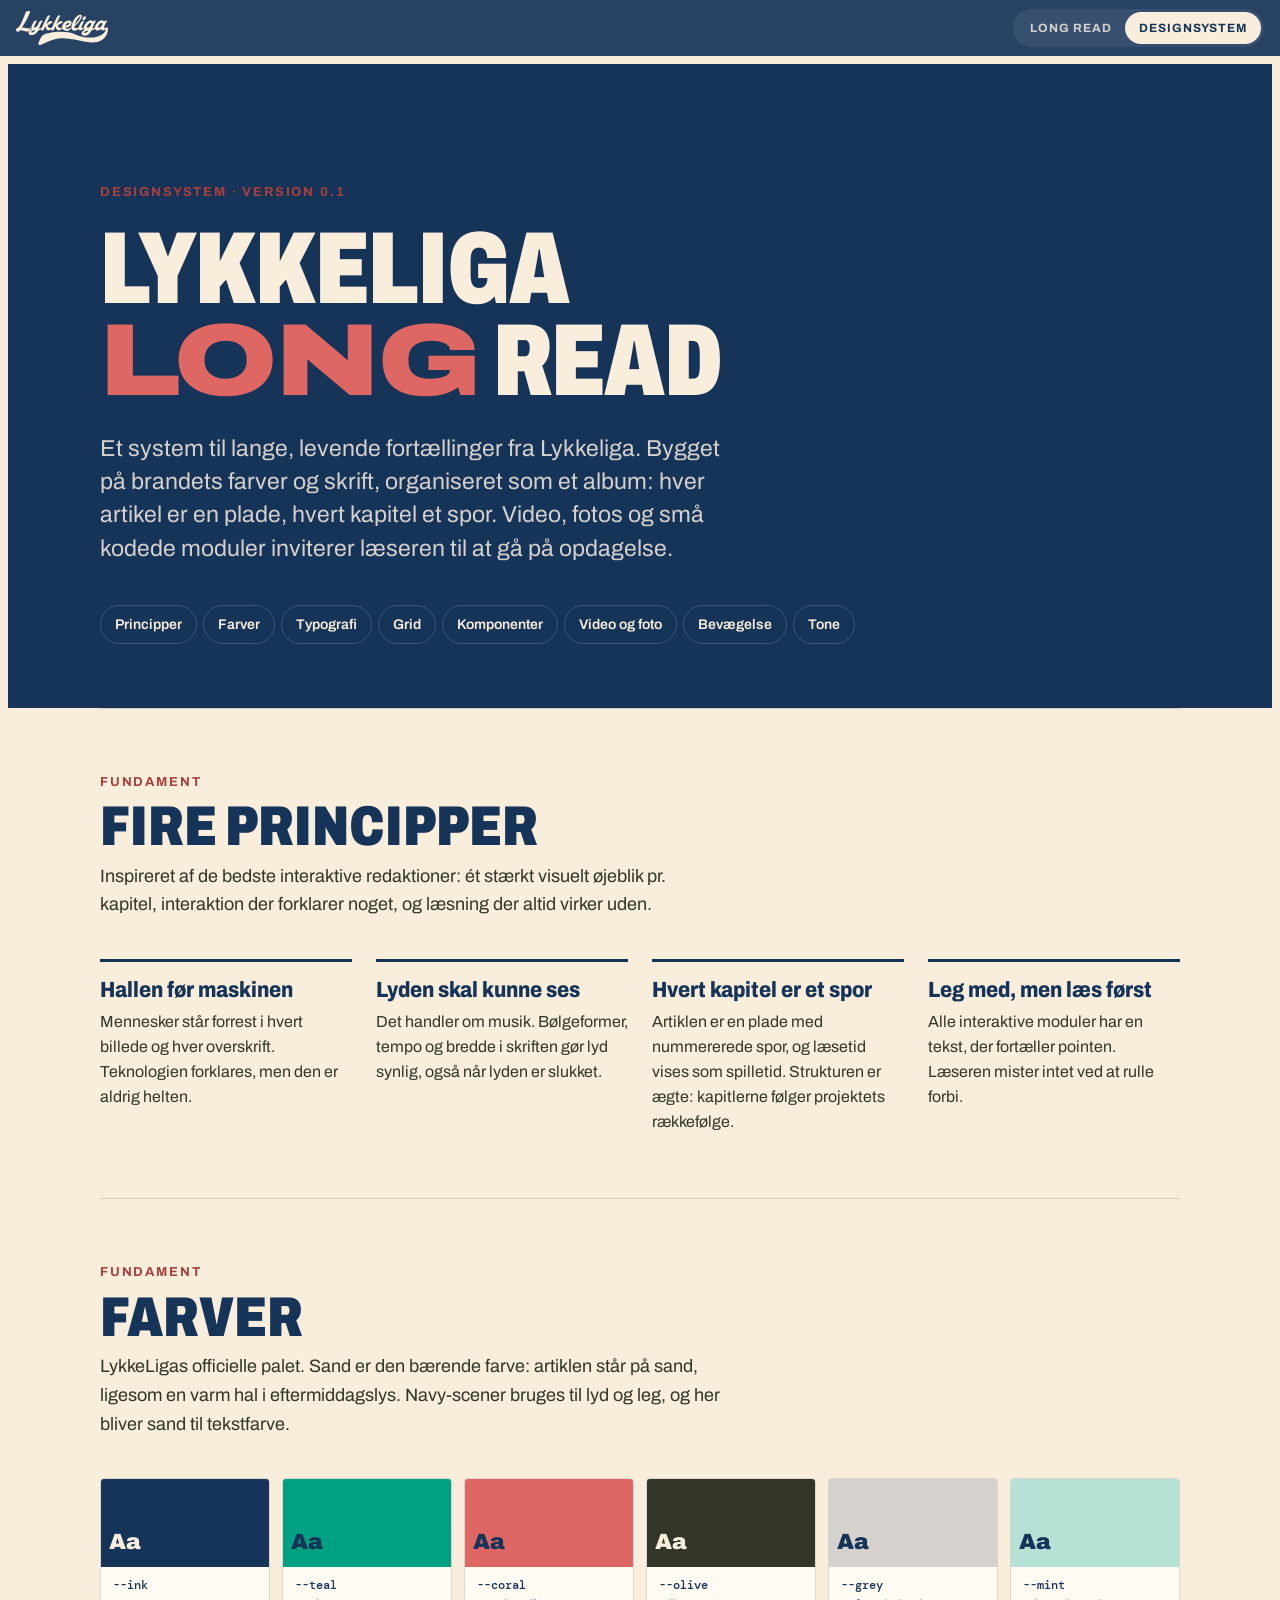
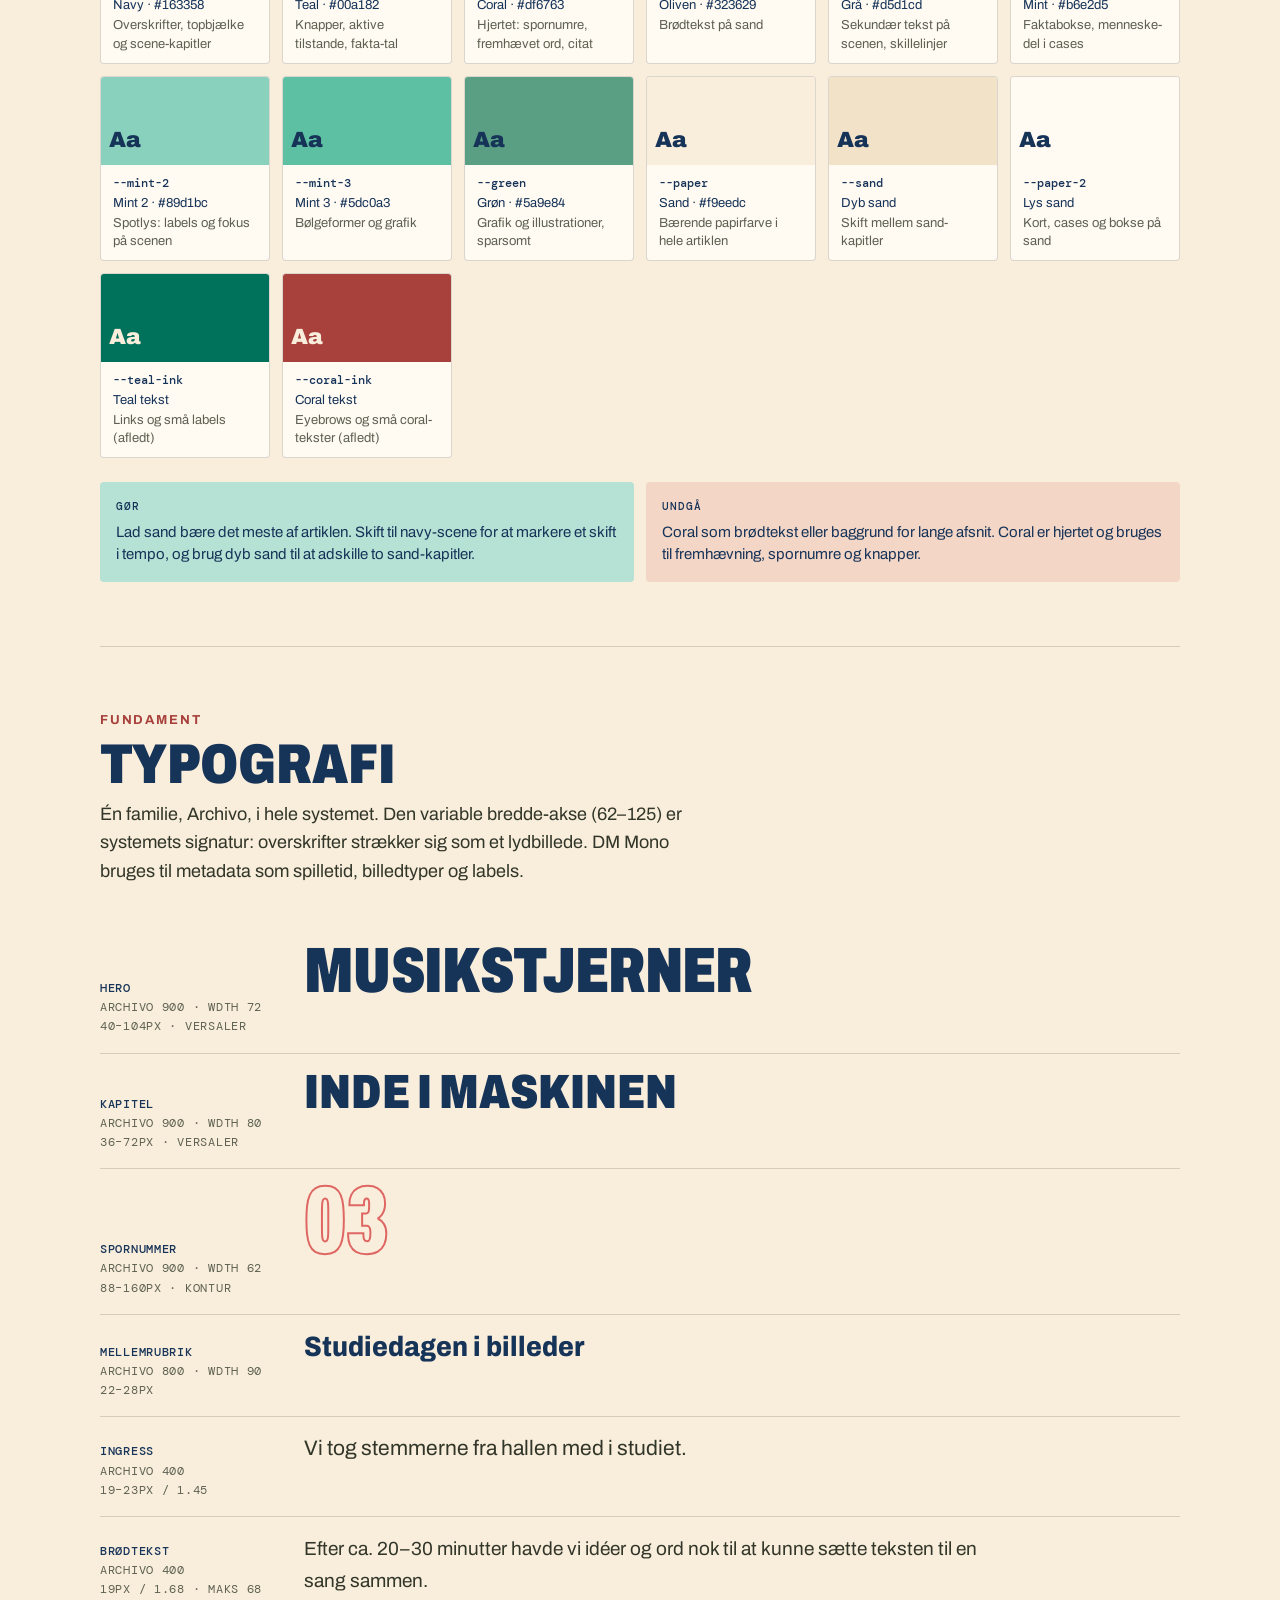
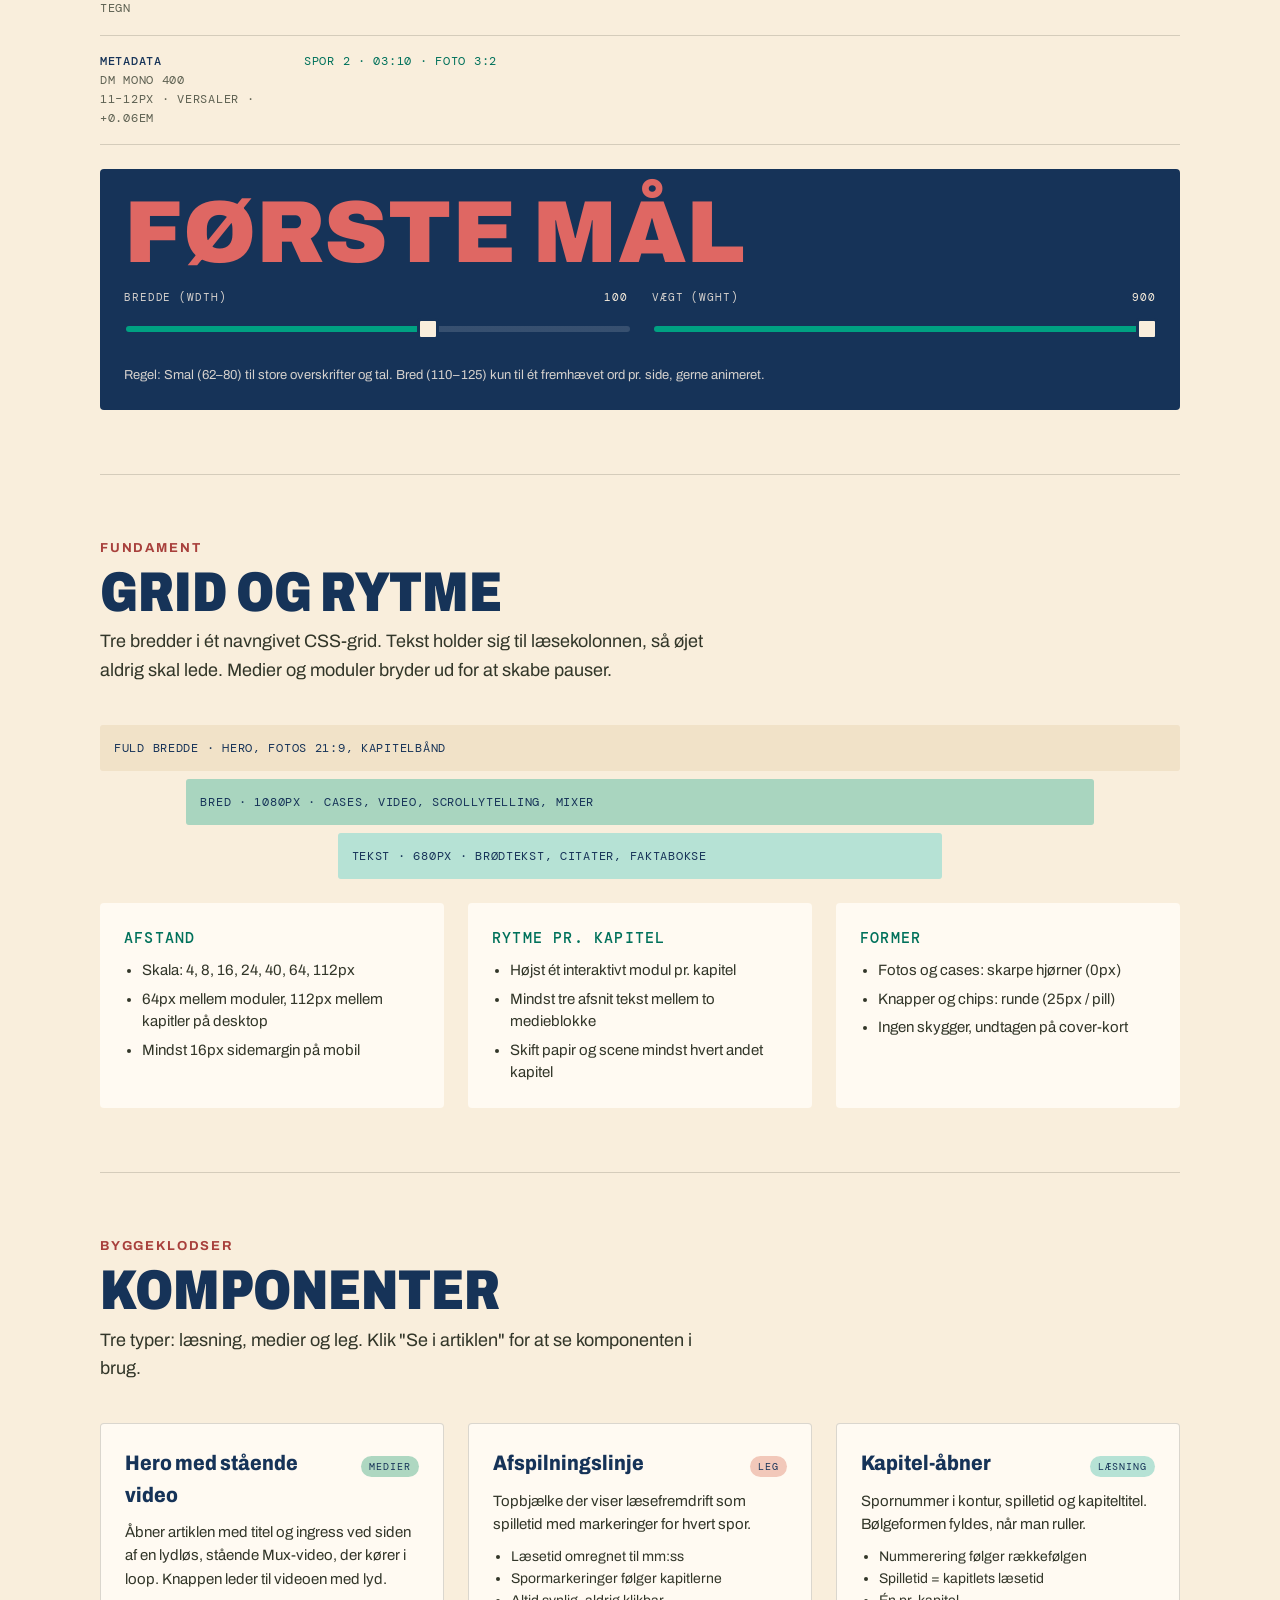
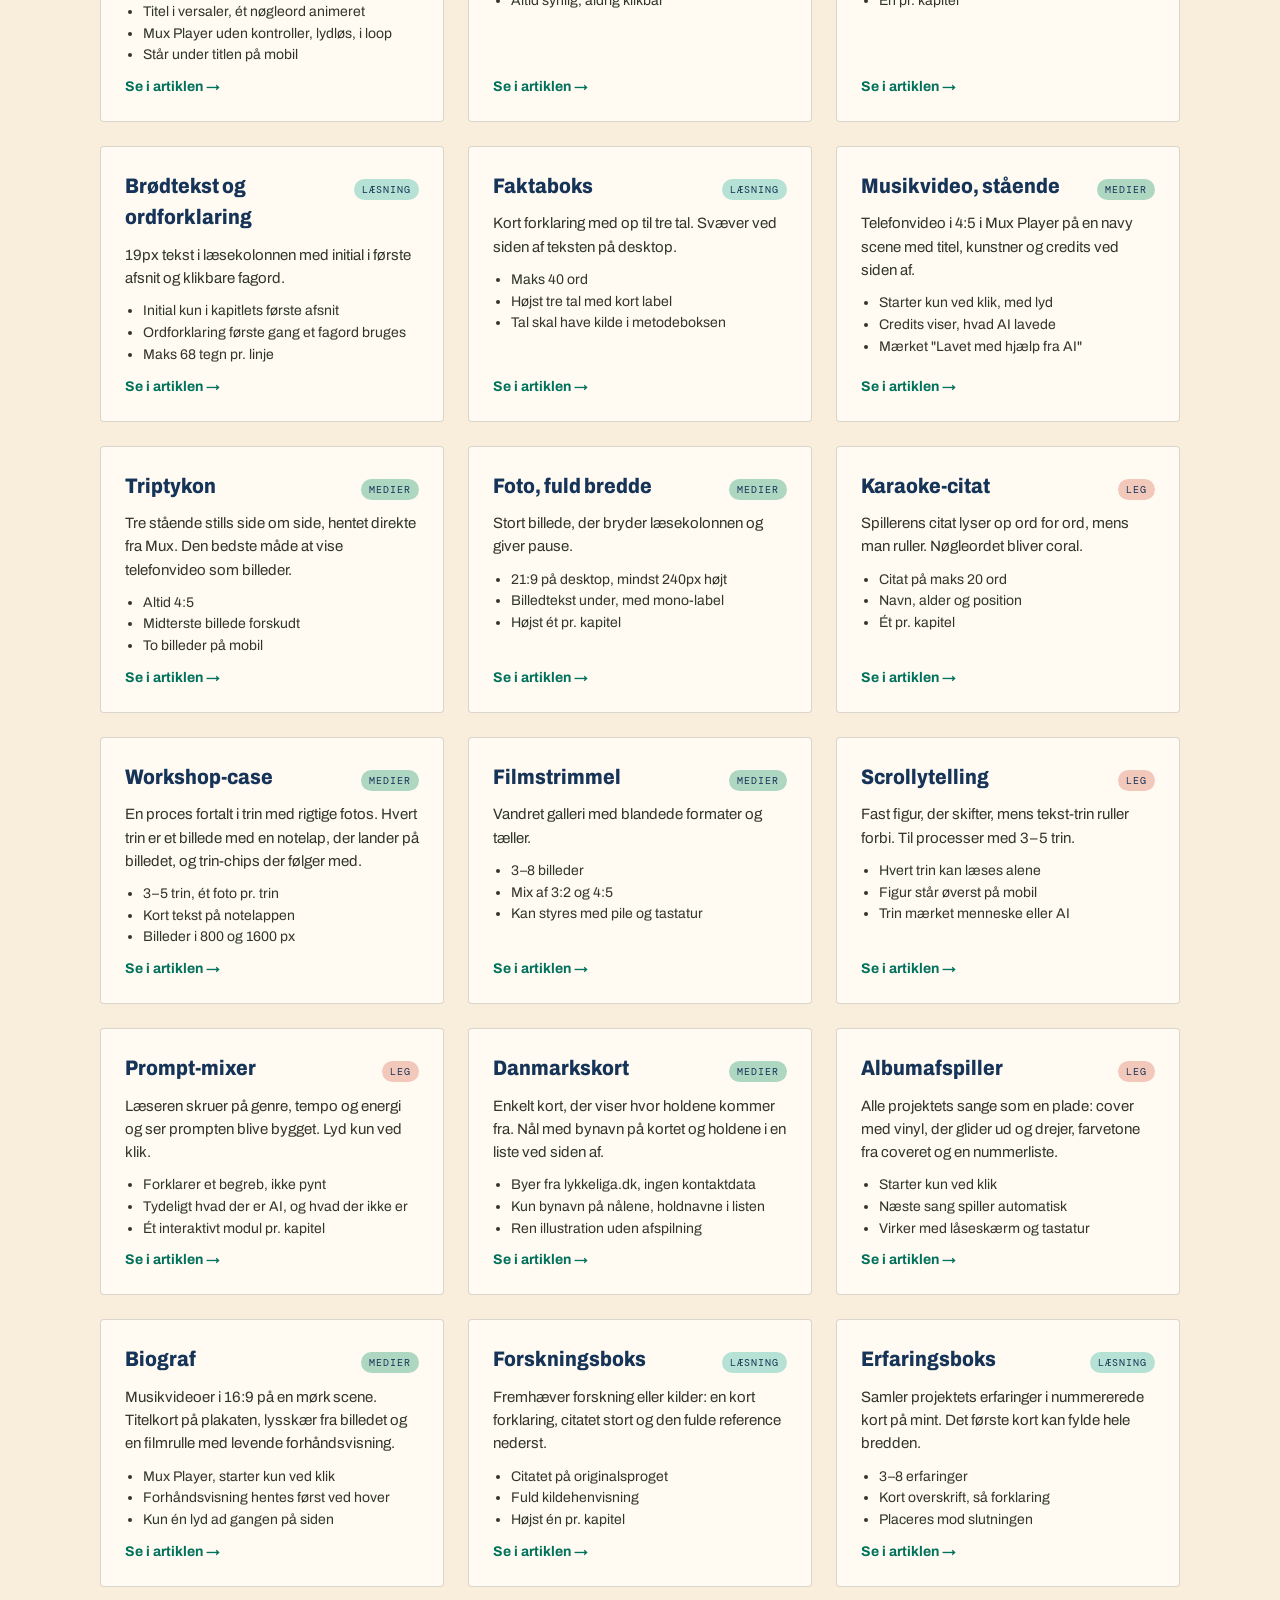
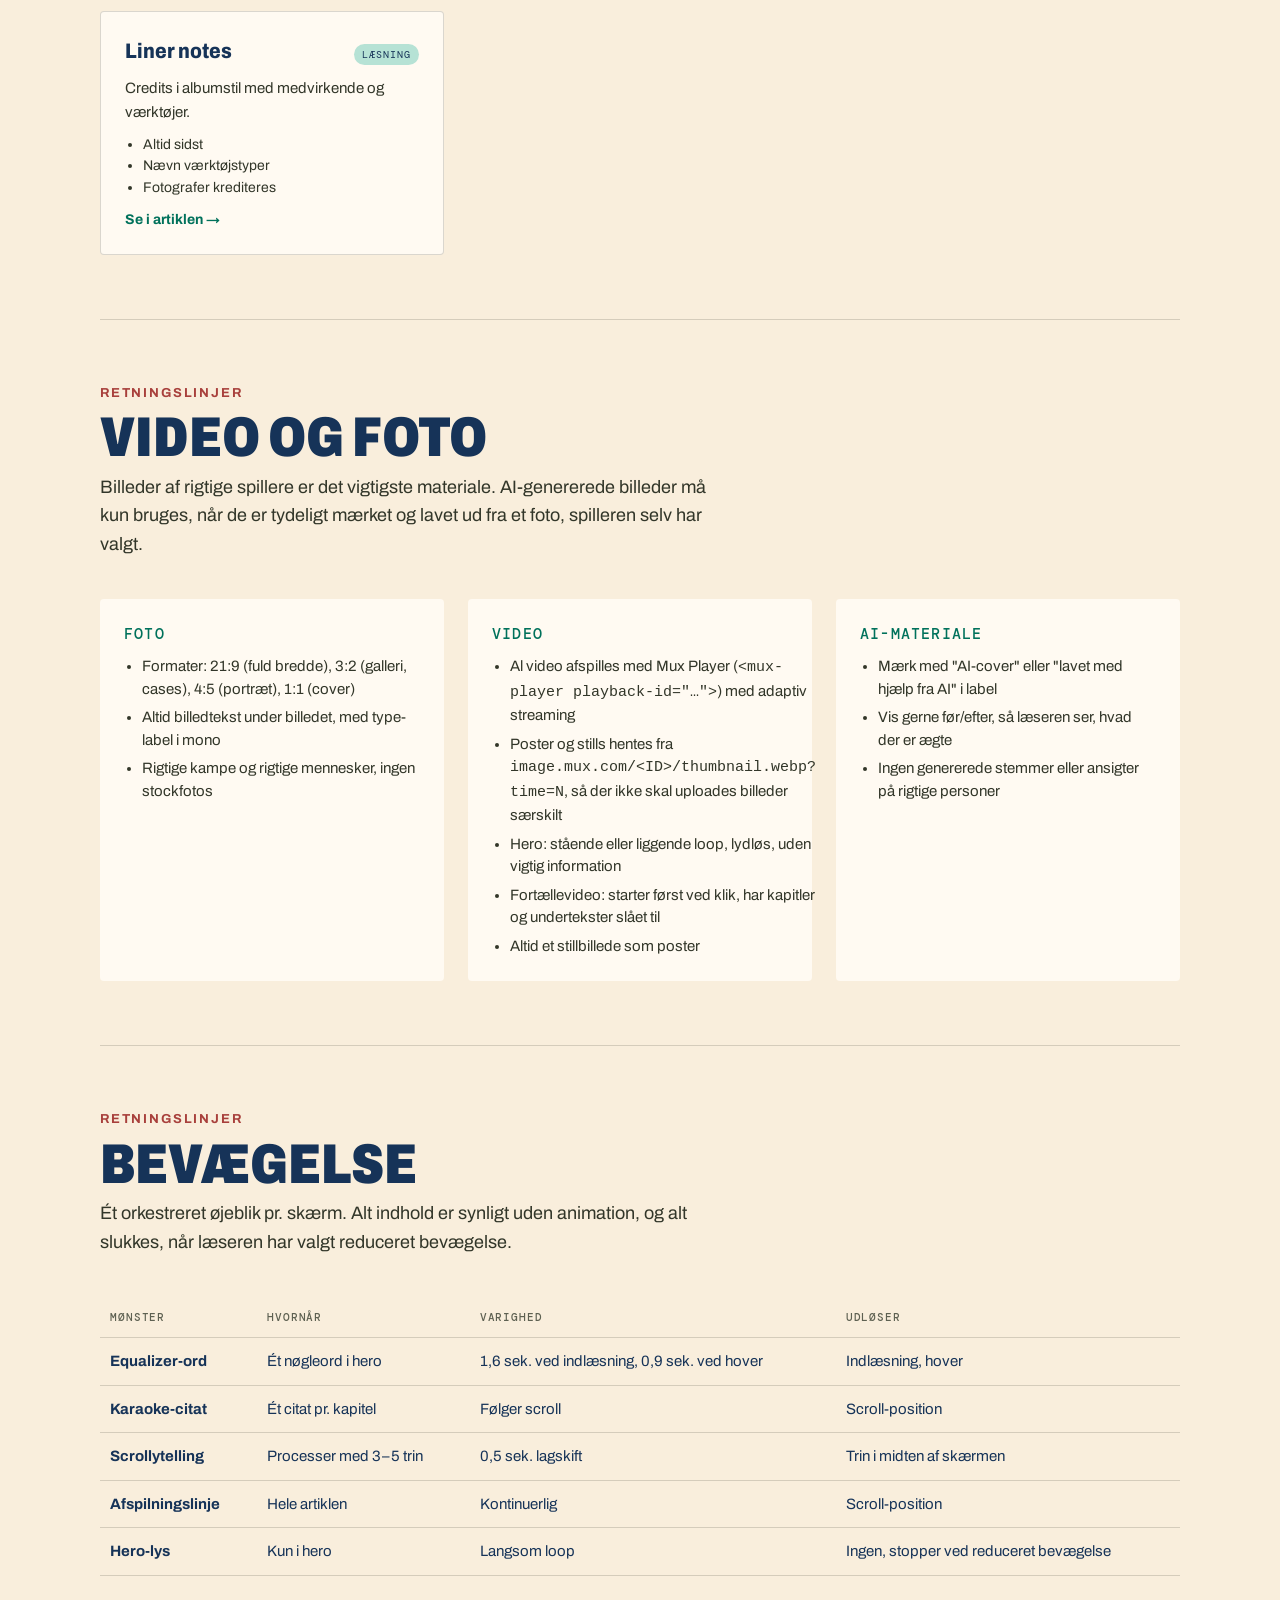
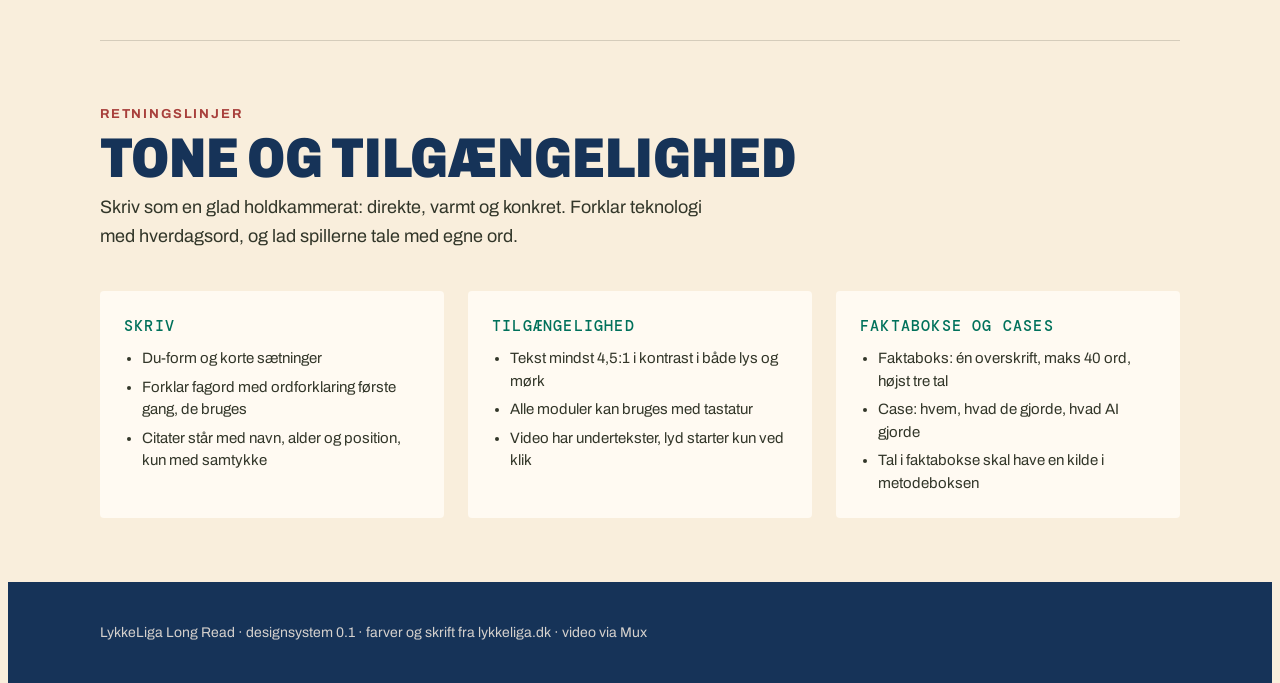
==== designsystem/index.html @ 0dca0d50 "Byg artiklen på den rigtige tekst i otte spor Fjerner pladsholdere (Sara-case, case-række, metodebok" ====
<!doctype html>
<html lang="da">
<head>
<meta charset="utf-8">
<meta name="viewport" content="width=device-width,initial-scale=1,viewport-fit=cover">
<title>Designsystem · LykkeLiga Long Read</title>
<meta name="description" content="Designsystemet bag LykkeLigas long reads: farver, typografi, grid og komponenter.">
<meta name="robots" content="noindex,nofollow">
<meta name="theme-color" content="#163358">
<link rel="icon" href="/assets/favicon.svg" type="image/svg+xml">
<link rel="preconnect" href="https://fonts.googleapis.com">
<link rel="preconnect" href="https://fonts.gstatic.com" crossorigin>
<link rel="stylesheet" href="https://fonts.googleapis.com/css2?family=Archivo:ital,wdth,wght@0,62..125,100..900;1,62..125,100..900&amp;family=DM+Mono:wght@400;500&amp;display=swap">
<link rel="stylesheet" href="/assets/lykke.css?v=202611131353">
<script src="/assets/lykke.js?v=202611131353" defer></script>
<script src="/assets/designsystem.js?v=202611131353" defer></script>
</head>
<body class="view-system">
<header class="bar" id="bar">
  <a class="logo" href="/" aria-label="Lykkeliga Content – forsiden"><svg viewBox="0 0 202.317 74.927" fill="currentColor" role="img" aria-label="Lykkeliga"><g transform="translate(101.159 37.464)"><g transform="translate(-101.159 -37.464)"><g><path d="M30.733,41.252a9.352,9.352,0,0,0,1.1-2.237,5.239,5.239,0,0,0,.324-1.751q-.034-.647-.486-.713t-1.361.842a3.733,3.733,0,0,1-2.723.843,30,30,0,0,1-4.312-.357q-2.432-.356-5.187-.842a43.293,43.293,0,0,0-5.349-.616q2.268-3.307,4.992-7.716T23.018,19.6q2.561-4.7,4.668-9.24a58.466,58.466,0,0,0,3.145-8.1,1.426,1.426,0,0,0-.26-1.459A2.6,2.6,0,0,0,29.047.08a8.036,8.036,0,0,0-2.269,0,9.877,9.877,0,0,0-2.464.649,8.654,8.654,0,0,0-2.172,1.265,3.792,3.792,0,0,0-1.3,1.75q-1.167,3.438-2.561,7.035T15.4,17.846q-1.492,3.47-3.047,6.646T9.337,30.23a43.406,43.406,0,0,1-2.756,4.312,10.258,10.258,0,0,1-2.269,2.4A7.136,7.136,0,0,0,1.491,38.5,4.787,4.787,0,0,0,.162,40.571a3.6,3.6,0,0,0,0,2.14,3.913,3.913,0,0,0,1.1,1.75,4.181,4.181,0,0,0,2.01.973A5.082,5.082,0,0,0,6,45.175a4.888,4.888,0,0,0,1.653-1,11.847,11.847,0,0,0,1.394-1.524,10.015,10.015,0,0,1,4.376.065q2.3.519,4.539,1.167t4.344,1.1a7.729,7.729,0,0,0,3.858-.065,8.144,8.144,0,0,0,2.659-1.524A10.3,10.3,0,0,0,30.733,41.252Z" transform="translate(0 0)" ></path><path d="M156.391,48.412a15.589,15.589,0,0,1-4.377,2.172,14.234,14.234,0,0,1-4.117.681,7.086,7.086,0,0,1-3.274-.713,3.55,3.55,0,0,1-1.848-2.01,15.172,15.172,0,0,0,6.321-1.167,15.677,15.677,0,0,0,4.8-3.079,10.62,10.62,0,0,0,2.691-3.988,5.529,5.529,0,0,0,.13-3.89A4.607,4.607,0,0,0,154.8,34.18a7.091,7.091,0,0,0-3.08-.973,12.936,12.936,0,0,0-3.793.259,13.227,13.227,0,0,0-3.987,1.556,16.992,16.992,0,0,0-3.663,2.918,14.718,14.718,0,0,0-2.82,4.247,13.875,13.875,0,0,0-1.264,4.96,10.443,10.443,0,0,0,.026,1.3l-.058.032a9.406,9.406,0,0,1-2.982,1.037,9.614,9.614,0,0,1-2.2.195,2.8,2.8,0,0,1-1.653-1.1,21.169,21.169,0,0,1-1.524-2.075,26.129,26.129,0,0,1-1.491-2.918q2.658-1.491,5.446-3.144a52.169,52.169,0,0,1,5.252-2.756.722.722,0,0,0,.357-1.135,3.97,3.97,0,0,0-1.427-1.362,6.538,6.538,0,0,0-2.3-.843,3.421,3.421,0,0,0-2.334.357,15.534,15.534,0,0,0-1.686,1.1q-.972.714-2.042,1.524T125.4,39.075q-1.1.908-2.009,1.75,1.426-3.047,2.885-6.094t2.691-5.576q1.23-2.529,2.042-4.215t.941-2.01q.259-.519-.486-.811a5.476,5.476,0,0,0-1.815-.324,6.969,6.969,0,0,0-2.108.259,2.023,2.023,0,0,0-1.361.94q-.26.455-1.265,2.432t-2.431,4.863q-1.428,2.886-3.08,6.257t-3.144,6.646c-.855,1.877-1.617,3.627-2.3,5.264l-.038.02a9.408,9.408,0,0,1-2.982,1.037,9.611,9.611,0,0,1-2.2.195,2.8,2.8,0,0,1-1.653-1.1,21.1,21.1,0,0,1-1.524-2.075,25.983,25.983,0,0,1-1.491-2.918q2.657-1.491,5.446-3.144a52.122,52.122,0,0,1,5.252-2.756.722.722,0,0,0,.357-1.135,3.973,3.973,0,0,0-1.427-1.362,6.538,6.538,0,0,0-2.3-.843,3.421,3.421,0,0,0-2.334.357,15.534,15.534,0,0,0-1.686,1.1q-.973.714-2.042,1.524t-2.172,1.718q-1.1.908-2.01,1.75,1.425-3.047,2.885-6.094t2.691-5.576q1.232-2.529,2.042-4.215t.941-2.01q.258-.519-.487-.811a5.472,5.472,0,0,0-1.815-.324,6.971,6.971,0,0,0-2.107.259,2.021,2.021,0,0,0-1.361.94q-.26.455-1.265,2.432t-2.431,4.863q-1.427,2.886-3.08,6.257t-3.145,6.646c-.855,1.875-1.616,3.624-2.293,5.26l-.04.024a22.96,22.96,0,0,1-3.7,1.88,11.263,11.263,0,0,1-2.723.649q1.037-2.529,1.945-5.252a21.567,21.567,0,0,1,1.1-2.626q.713-1.459,1.524-3.015t1.718-3.08q.908-1.523,1.751-2.756c.216-.3.107-.551-.324-.745A4.139,4.139,0,0,0,91.3,33.24a9.39,9.39,0,0,0-2.139.259,3.347,3.347,0,0,0-1.621.778,9.4,9.4,0,0,0-1.07,1.459q-.681,1.07-1.491,2.5t-1.621,2.95q-.812,1.524-1.394,2.756a15.925,15.925,0,0,1-2.788,3.047,9.119,9.119,0,0,1-2.594,1.621,1.387,1.387,0,0,1-1.654-.259q-.551-.647-.032-2.594a15.69,15.69,0,0,1,.908-2.5q.647-1.459,1.491-3.048t1.75-3.144q.908-1.557,1.751-2.788c.259-.3.162-.551-.292-.745a4.379,4.379,0,0,0-1.718-.292,9.387,9.387,0,0,0-2.139.259,3.345,3.345,0,0,0-1.621.778A19.084,19.084,0,0,0,73.855,35.9q-.778,1.166-1.588,2.658T70.646,41.6a27.68,27.68,0,0,0-1.264,2.723,15.535,15.535,0,0,0-1.07,4.441,5.1,5.1,0,0,0,.746,3.4,11.636,11.636,0,0,0-4.993,3.63,7.271,7.271,0,0,0-1.621,4.279A4.546,4.546,0,0,0,64.1,63.616a6.983,6.983,0,0,0,4.765,1.459,14.223,14.223,0,0,0,8.85-2.918,17.355,17.355,0,0,0,3.209-3.21,26.774,26.774,0,0,0,2.594-4.117,10.361,10.361,0,0,0,2.95-.746,15.246,15.246,0,0,0,3.339-1.977c.258-.21.5-.419.724-.629-.312.85-.555,1.581-.725,2.186q-.129.519.681.811a6.077,6.077,0,0,0,1.88.324,7.327,7.327,0,0,0,2.075-.227,1.49,1.49,0,0,0,1.2-.908q.324-1.1,1.2-3.274t2.107-4.9a27.784,27.784,0,0,0,.908,2.658,19.281,19.281,0,0,0,1.394,2.853,13.807,13.807,0,0,0,1.783,2.4,3.773,3.773,0,0,0,2.139,1.232,6.007,6.007,0,0,0,3.08-.292,13.527,13.527,0,0,0,2.852-1.427,14.493,14.493,0,0,0,1.576-1.2q-.406,1.123-.637,1.946-.129.519.681.811a6.075,6.075,0,0,0,1.88.324,7.327,7.327,0,0,0,2.075-.227,1.49,1.49,0,0,0,1.2-.908q.324-1.1,1.2-3.274t2.107-4.9a27.779,27.779,0,0,0,.908,2.658,19.291,19.291,0,0,0,1.394,2.853,13.807,13.807,0,0,0,1.783,2.4,3.774,3.774,0,0,0,2.14,1.232,6,6,0,0,0,3.079-.292,13.534,13.534,0,0,0,2.853-1.427,13.832,13.832,0,0,0,2.334-1.912c.322-.332.6-.64.835-.927a7.53,7.53,0,0,0,.428,1.154,6.931,6.931,0,0,0,2.626,2.918,10.379,10.379,0,0,0,4.312,1.459,11.408,11.408,0,0,0,4.636-.292,17.087,17.087,0,0,0,3.955-1.653,14.68,14.68,0,0,0,3.015-2.269,17.89,17.89,0,0,0,1.24-1.363,8.788,8.788,0,0,1-.224-1.686C156.463,48.367,156.429,48.387,156.391,48.412Zm-11.347-7a12.522,12.522,0,0,1,2.561-2.2,7.99,7.99,0,0,1,2.5-1.1,1.755,1.755,0,0,1,1.686.259,1.259,1.259,0,0,1,.064,1.589,6.182,6.182,0,0,1-1.783,1.977,13.308,13.308,0,0,1-3.08,1.718,11.06,11.06,0,0,1-3.89.811A10.768,10.768,0,0,1,145.044,41.409ZM73.4,58.234a4.949,4.949,0,0,1-3.631.94q-1.362-.194-1.556-.875a1.523,1.523,0,0,1,.551-1.459A7.486,7.486,0,0,1,71.1,55.349a11.665,11.665,0,0,1,3.729-.908,14.814,14.814,0,0,1,1.945,0A13.922,13.922,0,0,1,73.4,58.234Z" transform="translate(-34.727 -12.12)" ></path></g><g transform="translate(49.262 8.159)"><path d="M331.4,34.83a4.241,4.241,0,0,0,2.2-.616,6.467,6.467,0,0,0,1.783-1.556,7.7,7.7,0,0,0,1.167-2.042,4.826,4.826,0,0,0,.356-2.043,2.635,2.635,0,0,0-.584-1.556,2.091,2.091,0,0,0-1.686-.616,4.124,4.124,0,0,0-3.047,1.329,8.3,8.3,0,0,0-1.88,2.885,4.84,4.84,0,0,0-.259,2.885A1.74,1.74,0,0,0,331.4,34.83Z" transform="translate(-232.415 -22.841)" ></path><path d="M260.333,46.579l0,.008q-2.906,1.74-4.1.868t-.227-3.6a25.02,25.02,0,0,1,1.07-2.626q.681-1.459,1.524-3.015t1.718-3.08q.876-1.523,1.718-2.756c.26-.3.162-.551-.292-.745a4.376,4.376,0,0,0-1.718-.292,9.381,9.381,0,0,0-2.139.259,3.349,3.349,0,0,0-1.621.778,5.1,5.1,0,0,0-.842,1.1l-.584-.908a4.712,4.712,0,0,0-2.69-1.589,8.026,8.026,0,0,0-3.566.1,13.965,13.965,0,0,0-3.955,1.686,19.475,19.475,0,0,0-3.923,3.177,20.981,20.981,0,0,0-3.145,4.15,17.835,17.835,0,0,0-1.815,4.279,11.939,11.939,0,0,0-.372,2.174c-.018.012-.032.018-.05.03q-1.881,1.166-3.274,1.848a15.147,15.147,0,0,1-2.562,1q.518-1.361,1.038-2.755t1.037-2.82a25.021,25.021,0,0,1,1.07-2.626q.681-1.459,1.491-3.015t1.685-3.08q.876-1.523,1.718-2.756c.259-.3.162-.551-.292-.745a4.378,4.378,0,0,0-1.718-.292,9.386,9.386,0,0,0-2.139.259,3.349,3.349,0,0,0-1.621.778,4.6,4.6,0,0,1-.356.454,6.112,6.112,0,0,0-.487.648,2.419,2.419,0,0,0-.292-.454,2.315,2.315,0,0,1-.292-.454,4.7,4.7,0,0,0-2.659-1.589,7.889,7.889,0,0,0-3.534.1,13.97,13.97,0,0,0-3.955,1.686,19.5,19.5,0,0,0-3.923,3.177,21,21,0,0,0-3.145,4.15,17.852,17.852,0,0,0-1.815,4.279,12.1,12.1,0,0,0-.365,2.029c-.1.049-.2.107-.315.175q-2.918,1.75-4.117.875t-.227-3.6q.907-2.334,2.172-4.96a38.872,38.872,0,0,1,2.95-5.089q.389-.518-.292-.778a4.892,4.892,0,0,0-1.718-.259,10.622,10.622,0,0,0-2.139.227,3.157,3.157,0,0,0-1.621.746,9.46,9.46,0,0,0-1.135,1.523q-.681,1.071-1.394,2.432t-1.394,2.82q-.681,1.459-1.135,2.626a29.786,29.786,0,0,0-1.2,3.372l0,.016c-.032.018-.06.03-.093.049a15.33,15.33,0,0,1-3.177,1.3,7.117,7.117,0,0,1-2.95.259A3.5,3.5,0,0,1,190.969,47a4.332,4.332,0,0,1-.842-2.95q2.529-2.14,5.058-4.668t4.733-5.122a49.8,49.8,0,0,0,3.825-5.09,21.051,21.051,0,0,0,2.334-4.6,6.309,6.309,0,0,0,.292-3.663A3.426,3.426,0,0,0,204,18.634a5.691,5.691,0,0,0-4.571.584,19.174,19.174,0,0,0-4.96,3.891,41.175,41.175,0,0,0-4.7,6.062,47.955,47.955,0,0,0-3.793,7.1,34.524,34.524,0,0,0-2.2,6.937,13.888,13.888,0,0,0-.281,3.24,8.779,8.779,0,0,0,.224,1.686c.054.223.114.44.186.649a6.811,6.811,0,0,0,6.549,4.863,9.079,9.079,0,0,0,4.9-1.394,15.731,15.731,0,0,0,3.566-2.918l.059-.07c0,.109,0,.222.006.329a3.591,3.591,0,0,0,.907,2.269,3.531,3.531,0,0,0,2.691.875,8.167,8.167,0,0,0,4.376-1.264,16.616,16.616,0,0,0,3.307-2.594c.258-.271.479-.526.67-.77.005.062,0,.125.01.186a5.553,5.553,0,0,0,1.232,3.08.387.387,0,0,0,.259.259,11.128,11.128,0,0,0-4.993,3.631,6.521,6.521,0,0,0-1.393,4.279,5.059,5.059,0,0,0,1.945,3.567,7.731,7.731,0,0,0,5.09,1.491,13.734,13.734,0,0,0,4.83-.94,14.7,14.7,0,0,0,3.955-2.366,18.913,18.913,0,0,0,3.242-3.534,32.635,32.635,0,0,0,2.626-4.377,13.6,13.6,0,0,0,3.08-1.1,19.473,19.473,0,0,0,3.274-2.075,9.94,9.94,0,0,0,1.389-1.352,5.6,5.6,0,0,0,1.075,2.519,4.462,4.462,0,0,0,2.269,1.491,7.524,7.524,0,0,0,2.983.195,11.079,11.079,0,0,0,3.4-1.038,18.96,18.96,0,0,0,3.534-2.2,3.338,3.338,0,0,0,.94,2.107,3.6,3.6,0,0,0,2.626.811,7.669,7.669,0,0,0,3.015-.616,13.29,13.29,0,0,0,2.626-1.459q.576-.415,1.072-.855c-.1,14.468-30.828,27.43-66.691,11.963-25.455-10.978-61.939-3.262-68.419.07-3.668,1.886-5.216,3.218-7.139,6.436-2.332,3.9-5.788,10.485-5.788,14.1,0,4.438,5.376,2.392,6.849,1.694C123.585,81.341,142.66,71.6,156.607,70.5c31.437-2.483,58.869,12.725,84.308,7.743C265.238,73.478,267.8,42.406,260.333,46.579ZM192.266,36.4a51.489,51.489,0,0,1,3.5-6.711,35.479,35.479,0,0,1,3.275-4.474,12.391,12.391,0,0,1,2.658-2.4q1.135-.68,1.589-.422.583.325-.356,2.237a33.51,33.51,0,0,1-2.853,4.571q-1.914,2.659-4.377,5.608t-4.863,5.349A29.631,29.631,0,0,1,192.266,36.4Zm24.9,21.3a5.528,5.528,0,0,1-4.085.94q-1.167-.194-1.362-.875a1.585,1.585,0,0,1,.454-1.459,5.988,5.988,0,0,1,2.172-1.459,12.941,12.941,0,0,1,3.793-.94q.647-.065,1.264-.1c.411-.023.832-.033,1.265-.033A13.515,13.515,0,0,1,217.162,57.7Zm9.888-18.024a31.272,31.272,0,0,1-2.366,4.053,8.524,8.524,0,0,1-1.815,1.977,6.84,6.84,0,0,1-1.913,1.07,4.1,4.1,0,0,1-1.686.259,1.6,1.6,0,0,1-1.134-.518,3.328,3.328,0,0,1-.195-2.885,12.259,12.259,0,0,1,4.409-5.965,8.935,8.935,0,0,1,2.042-1.07,3.721,3.721,0,0,1,1.686-.227,1.727,1.727,0,0,1,1.135.551Q227.925,37.827,227.05,39.674Zm24.476,0a28.389,28.389,0,0,1-2.334,4.053,8.16,8.16,0,0,1-1.848,1.977,7.489,7.489,0,0,1-1.912,1.07,3.912,3.912,0,0,1-1.653.259,1.6,1.6,0,0,1-1.135-.518,3.329,3.329,0,0,1-.195-2.885,10.675,10.675,0,0,1,2.27-3.987,11.1,11.1,0,0,1,2.107-1.978,8.159,8.159,0,0,1,2.042-1.07,3.793,3.793,0,0,1,1.686-.227,1.693,1.693,0,0,1,1.1.551Q252.369,37.827,251.526,39.674Z" transform="translate(-110.981 -18.382)" ></path></g></g></g></svg></a>
  <nav class="switch" aria-label="Visning">
    <a href="/longreads/musikstjerner/">Long read</a>
    <a aria-current="page" href="/designsystem/">Designsystem</a>
  </nav>
</header>

<main id="view-system">
<section class="ds-cover flow">
  <div class="wide">
    <span class="eyebrow">Designsystem · version 0.1</span>
    <h1 class="h-hero" style="margin-top:20px">LykkeLiga <em>Long</em> Read</h1>
    <p class="lede" style="margin-top:24px">Et system til lange, levende fortællinger fra Lykkeliga. Bygget på brandets farver og skrift, organiseret som et album: hver artikel er en plade, hvert kapitel et spor. Video, fotos og små kodede moduler inviterer læseren til at gå på opdagelse.</p>
    <nav class="ds-nav" aria-label="Sektioner">
      <a href="#ds-principper">Principper</a><a href="#ds-farver">Farver</a><a href="#ds-typografi">Typografi</a><a href="#ds-grid">Grid</a><a href="#ds-komponenter">Komponenter</a><a href="#ds-medier">Video og foto</a><a href="#ds-bevaegelse">Bevægelse</a><a href="#ds-tone">Tone</a>
    </nav>
  </div>
</section>

<div class="flow">
<section class="ds-sec wide" id="ds-principper">
  <header><span class="eyebrow">Fundament</span><h2>Fire principper</h2><p>Inspireret af de bedste interaktive redaktioner: ét stærkt visuelt øjeblik pr. kapitel, interaktion der forklarer noget, og læsning der altid virker uden.</p></header>
  <div class="principles">
    <div class="principle"><h3>Hallen før maskinen</h3><p>Mennesker står forrest i hvert billede og hver overskrift. Teknologien forklares, men den er aldrig helten.</p></div>
    <div class="principle"><h3>Lyden skal kunne ses</h3><p>Det handler om musik. Bølgeformer, tempo og bredde i skriften gør lyd synlig, også når lyden er slukket.</p></div>
    <div class="principle"><h3>Hvert kapitel er et spor</h3><p>Artiklen er en plade med nummererede spor, og læsetid vises som spilletid. Strukturen er ægte: kapitlerne følger projektets rækkefølge.</p></div>
    <div class="principle"><h3>Leg med, men læs først</h3><p>Alle interaktive moduler har en tekst, der fortæller pointen. Læseren mister intet ved at rulle forbi.</p></div>
  </div>
</section>

<section class="ds-sec wide" id="ds-farver">
  <header><span class="eyebrow">Fundament</span><h2>Farver</h2><p>LykkeLigas officielle palet. Sand er den bærende farve: artiklen står på sand, ligesom en varm hal i eftermiddagslys. Navy-scener bruges til lyd og leg, og her bliver sand til tekstfarve.</p></header>
  <div class="swatches" id="swatches"></div>
  <div class="dodont" style="margin-top:var(--s4)">
    <div class="do"><b>Gør</b>Lad sand bære det meste af artiklen. Skift til navy-scene for at markere et skift i tempo, og brug dyb sand til at adskille to sand-kapitler.</div>
    <div class="dont"><b>Undgå</b>Coral som brødtekst eller baggrund for lange afsnit. Coral er hjertet og bruges til fremhævning, spornumre og knapper.</div>
  </div>
</section>

<section class="ds-sec wide" id="ds-typografi">
  <header><span class="eyebrow">Fundament</span><h2>Typografi</h2><p>Én familie, Archivo, i hele systemet. Den variable bredde-akse (62–125) er systemets signatur: overskrifter strækker sig som et lydbillede. DM Mono bruges til metadata som spilletid, billedtyper og labels.</p></header>
  <div class="typespec">
    <div class="typerow"><span class="mono"><b>Hero</b>Archivo 900 · wdth 72<br>40–104px · versaler</span><span class="h-hero" style="font-size:clamp(36px,5vw,64px)">Musikstjerner</span></div>
    <div class="typerow"><span class="mono"><b>Kapitel</b>Archivo 900 · wdth 80<br>36–72px · versaler</span><span class="h-chapter" style="font-size:clamp(30px,4vw,48px)">Inde i maskinen</span></div>
    <div class="typerow"><span class="mono"><b>Spornummer</b>Archivo 900 · wdth 62<br>88–160px · kontur</span><span class="track-no" style="font-size:96px">03</span></div>
    <div class="typerow"><span class="mono"><b>Mellemrubrik</b>Archivo 800 · wdth 90<br>22–28px</span><span class="h-sub" style="margin:0">Studiedagen i billeder</span></div>
    <div class="typerow"><span class="mono"><b>Ingress</b>Archivo 400<br>19–23px / 1.45</span><span style="font-size:21px;line-height:1.45;color:var(--ink-2)">Vi tog stemmerne fra hallen med i studiet.</span></div>
    <div class="typerow"><span class="mono"><b>Brødtekst</b>Archivo 400<br>19px / 1.68 · maks 68 tegn</span><span class="prose"><p style="margin:0">Efter ca. 20–30 minutter havde vi idéer og ord nok til at kunne sætte teksten til en sang sammen.</p></span></div>
    <div class="typerow"><span class="mono"><b>Metadata</b>DM Mono 400<br>11–12px · versaler · +0.06em</span><span class="mono" style="color:var(--teal-ink)">Spor 2 · 03:10 · Foto 3:2</span></div>
  </div>
  <div class="wdth-lab">
    <div class="sample" id="wdthSample">Første mål</div>
    <div class="row">
      <div class="ctl"><label for="wdth">Bredde (wdth) <output id="wdthOut">100</output></label><input class="fader" type="range" id="wdth" min="62" max="125" value="100"></div>
      <div class="ctl"><label for="wght">Vægt (wght) <output id="wghtOut">900</output></label><input class="fader" type="range" id="wght" min="400" max="900" step="50" value="900"></div>
    </div>
    <p class="small">Regel: Smal (62–80) til store overskrifter og tal. Bred (110–125) kun til ét fremhævet ord pr. side, gerne animeret.</p>
  </div>
</section>

<section class="ds-sec wide" id="ds-grid">
  <header><span class="eyebrow">Fundament</span><h2>Grid og rytme</h2><p>Tre bredder i ét navngivet CSS-grid. Tekst holder sig til læsekolonnen, så øjet aldrig skal lede. Medier og moduler bryder ud for at skabe pauser.</p></header>
  <div class="grid-demo">
    <div class="g-full">Fuld bredde · hero, fotos 21:9, kapitelbånd</div>
    <div class="g-wide">Bred · 1080px · cases, video, scrollytelling, mixer</div>
    <div class="g-text">Tekst · 680px · brødtekst, citater, faktabokse</div>
  </div>
  <div class="rules" style="margin-top:var(--s4)">
    <div class="rule"><h3>Afstand</h3><ul><li>Skala: 4, 8, 16, 24, 40, 64, 112px</li><li>64px mellem moduler, 112px mellem kapitler på desktop</li><li>Mindst 16px sidemargin på mobil</li></ul></div>
    <div class="rule"><h3>Rytme pr. kapitel</h3><ul><li>Højst ét interaktivt modul pr. kapitel</li><li>Mindst tre afsnit tekst mellem to medieblokke</li><li>Skift papir og scene mindst hvert andet kapitel</li></ul></div>
    <div class="rule"><h3>Former</h3><ul><li>Fotos og cases: skarpe hjørner (0px)</li><li>Knapper og chips: runde (25px / pill)</li><li>Ingen skygger, undtagen på cover-kort</li></ul></div>
  </div>
</section>

<section class="ds-sec wide" id="ds-komponenter">
  <header><span class="eyebrow">Byggeklodser</span><h2>Komponenter</h2><p>Tre typer: læsning, medier og leg. Klik "Se i artiklen" for at se komponenten i brug.</p></header>
  <div class="comp-list" id="compList"></div>
</section>

<section class="ds-sec wide" id="ds-medier">
  <header><span class="eyebrow">Retningslinjer</span><h2>Video og foto</h2><p>Billeder af rigtige spillere er det vigtigste materiale. AI-genererede billeder må kun bruges, når de er tydeligt mærket og lavet ud fra et foto, spilleren selv har valgt.</p></header>
  <div class="rules">
    <div class="rule"><h3>Foto</h3><ul><li>Formater: 21:9 (fuld bredde), 3:2 (galleri, cases), 4:5 (portræt), 1:1 (cover)</li><li>Altid billedtekst under billedet, med type-label i mono</li><li>Rigtige kampe og rigtige mennesker, ingen stockfotos</li></ul></div>
    <div class="rule"><h3>Video</h3><ul><li>Al video afspilles med Mux Player (<code>&lt;mux-player playback-id="…"&gt;</code>) med adaptiv streaming</li><li>Poster og stills hentes fra <code>image.mux.com/&lt;ID&gt;/thumbnail.webp?time=N</code>, så der ikke skal uploades billeder særskilt</li><li>Hero: stående eller liggende loop, lydløs, uden vigtig information</li><li>Fortællevideo: starter først ved klik, har kapitler og undertekster slået til</li><li>Altid et stillbillede som poster</li></ul></div>
    <div class="rule"><h3>AI-materiale</h3><ul><li>Mærk med "AI-cover" eller "lavet med hjælp fra AI" i label</li><li>Vis gerne før/efter, så læseren ser, hvad der er ægte</li><li>Ingen genererede stemmer eller ansigter på rigtige personer</li></ul></div>
  </div>
</section>

<section class="ds-sec wide" id="ds-bevaegelse">
  <header><span class="eyebrow">Retningslinjer</span><h2>Bevægelse</h2><p>Ét orkestreret øjeblik pr. skærm. Alt indhold er synligt uden animation, og alt slukkes, når læseren har valgt reduceret bevægelse.</p></header>
  <div class="tablewrap">
    <table class="motion-table">
      <thead><tr><th>Mønster</th><th>Hvornår</th><th>Varighed</th><th>Udløser</th></tr></thead>
      <tbody>
        <tr><td>Equalizer-ord</td><td>Ét nøgleord i hero</td><td>1,6 sek. ved indlæsning, 0,9 sek. ved hover</td><td>Indlæsning, hover</td></tr>
        <tr><td>Karaoke-citat</td><td>Ét citat pr. kapitel</td><td>Følger scroll</td><td>Scroll-position</td></tr>
        <tr><td>Scrollytelling</td><td>Processer med 3–5 trin</td><td>0,5 sek. lagskift</td><td>Trin i midten af skærmen</td></tr>
        <tr><td>Afspilningslinje</td><td>Hele artiklen</td><td>Kontinuerlig</td><td>Scroll-position</td></tr>
        <tr><td>Hero-lys</td><td>Kun i hero</td><td>Langsom loop</td><td>Ingen, stopper ved reduceret bevægelse</td></tr>
      </tbody>
    </table>
  </div>
</section>

<section class="ds-sec wide" id="ds-tone">
  <header><span class="eyebrow">Retningslinjer</span><h2>Tone og tilgængelighed</h2><p>Skriv som en glad holdkammerat: direkte, varmt og konkret. Forklar teknologi med hverdagsord, og lad spillerne tale med egne ord.</p></header>
  <div class="rules">
    <div class="rule"><h3>Skriv</h3><ul><li>Du-form og korte sætninger</li><li>Forklar fagord med ordforklaring første gang, de bruges</li><li>Citater står med navn, alder og position, kun med samtykke</li></ul></div>
    <div class="rule"><h3>Tilgængelighed</h3><ul><li>Tekst mindst 4,5:1 i kontrast i både lys og mørk</li><li>Alle moduler kan bruges med tastatur</li><li>Video har undertekster, lyd starter kun ved klik</li></ul></div>
    <div class="rule"><h3>Faktabokse og cases</h3><ul><li>Faktaboks: én overskrift, maks 40 ord, højst tre tal</li><li>Case: hvem, hvad de gjorde, hvad AI gjorde</li><li>Tal i faktabokse skal have en kilde i metodeboksen</li></ul></div>
  </div>
</section>
</div>
<footer class="ds-foot flow"><p class="wide" style="margin:0">LykkeLiga Long Read · designsystem 0.1 · farver og skrift fra lykkeliga.dk · video via Mux</p></footer>
</main>
</body>
</html>
---- assets/lykke.css ----
/* Layout: et album i fire spor. Lyse "papir"-kapitler til læsning, mørke "scene"-kapitler til lyd og interaktion.
   Grid med tre bredder: tekst (680px), bred (1080px) og fuld bredde. */
:root{
  /* LykkeLigas officielle palet: #163358 navy · #00a182 teal · #df6763 coral · #323629 oliven · #d5d1cd grå
     #b6e2d5 / #89d1bc / #5dc0a3 mint · #5a9e84 grøn · #f9eedc sand. Sand er bærende papirfarve. */
  --paper:#f9eedc; --paper-2:#fffaf2; --sand:#f1e2c8; --grey:#d5d1cd;
  --ink:#163358; --ink-2:#323629; --muted:#5e6152; --line:rgba(50,54,41,.18);
  --teal:#00a182; --teal-ink:#00715b; --coral:#df6763; --coral-ink:#a8403c; --coral-light:#eb8b87;
  --mint:#b6e2d5; --mint-2:#89d1bc; --mint-3:#5dc0a3; --green:#5a9e84; --olive:#323629;
  --stage:#163358; --stage-2:#1e3f6b; --on-stage:#f9eedc; --on-stage-2:#d5d1cd; --spot:#89d1bc; --stage-line:rgba(249,238,220,.18);
  --chip-bg:rgba(22,51,88,.8);
  --f-display:"Archivo","Archivo Black","Arial Black",Helvetica,Arial,sans-serif;
  --f-body:"Archivo",Helvetica,Arial,sans-serif;
  --f-mono:"DM Mono",ui-monospace,"SF Mono",Menlo,monospace;
  --measure:680px; --wide:1080px;
  --s1:4px; --s2:8px; --s3:16px; --s4:24px; --s5:40px; --s6:64px; --s7:112px;
  --r-pill:999px; --r-btn:25px; --r-sm:6px;
  --ease:cubic-bezier(.2,.7,.2,1);
  --bar-h:56px;
}
/* Bevidst ét tema: sand er bærende i både lys og mørk tilstand. */
:root{color-scheme:light}

*{box-sizing:border-box}
html{scroll-behavior:smooth;scroll-padding-top:calc(var(--bar-h) + 24px)}
body{background:var(--paper);color:var(--ink);font-family:var(--f-body);font-size:16px;line-height:1.5;-webkit-font-smoothing:antialiased;overflow-x:hidden}
::selection{background:var(--mint);color:var(--ink)}
a{color:var(--teal-ink)}
:focus-visible{outline:3px solid var(--spot);outline-offset:3px;border-radius:4px}
button{font:inherit;color:inherit}
.mono{font-family:var(--f-mono);font-size:12px;letter-spacing:.06em;text-transform:uppercase}

/* ---------- Topbar / afspilningslinje ---------- */
body::before{content:"";position:fixed;inset:0 0 auto;height:env(safe-area-inset-top,0px);z-index:60;background:var(--stage)}
.bar{position:fixed;top:env(safe-area-inset-top,0px);left:0;right:0;z-index:50;height:var(--bar-h);background:color-mix(in srgb,var(--stage) 92%,transparent);backdrop-filter:blur(12px);-webkit-backdrop-filter:blur(12px);color:var(--on-stage);display:flex;align-items:center;gap:var(--s3);padding-left:max(16px,env(safe-area-inset-left,0px));padding-right:max(16px,env(safe-area-inset-right,0px))}
.bar .logo{width:92px;flex:none;color:var(--on-stage);display:block}
.bar .logo svg{display:block;width:100%;height:auto}
.switch{display:flex;background:rgba(255,255,255,.08);border-radius:var(--r-pill);padding:3px;margin-left:auto}
.switch a{color:var(--on-stage-2);text-decoration:none;font-weight:700;font-size:12px;letter-spacing:.08em;text-transform:uppercase;padding:7px 14px;border-radius:var(--r-pill);white-space:nowrap}
.switch a[aria-current="page"]{background:var(--on-stage);color:var(--stage)}
.xray-btn{background:none;border:1px solid var(--stage-line);color:var(--on-stage-2);border-radius:var(--r-pill);padding:7px 12px;font-size:12px;font-weight:700;letter-spacing:.08em;text-transform:uppercase;cursor:pointer;white-space:nowrap}
.xray-btn[aria-pressed="true"]{border-color:var(--spot);color:var(--spot)}
.track{position:absolute;left:0;right:0;bottom:0;height:3px;background:rgba(255,255,255,.1)}
.track i{position:absolute;inset:0 auto 0 0;width:0;background:linear-gradient(90deg,var(--teal),var(--spot));}
.track b{position:absolute;top:-3px;width:2px;height:9px;background:var(--on-stage-2);opacity:.6}
.time{font-family:var(--f-mono);font-size:12px;color:var(--on-stage-2);font-variant-numeric:tabular-nums;white-space:nowrap}
.view-system .time,.view-system .xray-btn{display:none}
@media (max-width:560px){.time{display:none}.xray-btn{padding:7px 9px}.switch a{padding:7px 10px}.bar .logo{width:74px}}

/* ---------- Grid ---------- */
main{padding-top:calc(var(--bar-h) + env(safe-area-inset-top,0px))}
.flow{display:grid;grid-template-columns:[full-start] minmax(max(16px,env(safe-area-inset-left,0px)),1fr) [wide-start] minmax(0,calc((var(--wide) - var(--measure))/2)) [text-start] min(var(--measure),calc(100% - 32px)) [text-end] minmax(0,calc((var(--wide) - var(--measure))/2)) [wide-end] minmax(max(16px,env(safe-area-inset-right,0px)),1fr) [full-end]}
.flow>*{grid-column:text;min-width:0}
.flow>.wide{grid-column:wide}
.flow>.full{grid-column:full}
.paper{background:var(--paper);color:var(--ink);padding-block:var(--s6)}
.paper.sand{background:var(--sand)}
.stage{background:var(--stage);color:var(--on-stage);padding-block:var(--s6);--line:var(--stage-line)}
.stage a{color:var(--spot)}

/* ---------- Typografi ---------- */
.eyebrow{display:inline-flex;align-items:center;gap:8px;font-weight:700;font-size:13px;letter-spacing:.14em;text-transform:uppercase;color:var(--coral-ink)}
.stage .eyebrow{color:var(--coral-light)}
.eyebrow svg{width:14px;height:14px;fill:currentColor}
.h-hero{font-family:var(--f-display);font-weight:900;font-variation-settings:"wdth" 72;text-transform:uppercase;font-size:clamp(40px,7.6vw,104px);line-height:.9;letter-spacing:-.01em;margin:0;text-wrap:balance}
.h-hero .star{color:var(--coral);display:inline-block}
.h-hero .star span{display:inline-block;font-variation-settings:"wdth" 72;animation:eq 1.6s var(--ease) both;animation-delay:calc(var(--i) * 60ms + 300ms)}
.h-hero .star:hover span{animation:eq2 .9s var(--ease) both;animation-delay:calc(var(--i) * 35ms)}
@keyframes eq{0%{font-variation-settings:"wdth" 62;transform:scaleY(.6)}45%{font-variation-settings:"wdth" 125;transform:scaleY(1.1)}100%{font-variation-settings:"wdth" 72;transform:none}}
@keyframes eq2{0%,100%{font-variation-settings:"wdth" 72}40%{font-variation-settings:"wdth" 125}}
.h-chapter{font-family:var(--f-display);font-weight:900;font-variation-settings:"wdth" 80;text-transform:uppercase;font-size:clamp(36px,5.4vw,72px);line-height:.95;margin:0;text-wrap:balance}
.h-sub{font-family:var(--f-display);font-weight:800;font-variation-settings:"wdth" 90;font-size:clamp(22px,2.4vw,28px);line-height:1.15;margin:var(--s5) 0 var(--s2);text-wrap:balance}
.lede{font-size:clamp(19px,2vw,23px);line-height:1.45;font-weight:400;color:var(--on-stage-2);max-width:620px;text-wrap:pretty}
.prose p{font-size:19px;line-height:1.68;color:var(--ink-2);margin:0 0 1.15em;text-wrap:pretty;max-width:68ch}
.stage .prose p{color:var(--on-stage-2)}
.prose p.drop::first-letter{font-family:var(--f-display);font-weight:900;font-variation-settings:"wdth" 62;float:left;font-size:5.6em;line-height:.78;margin:.06em .1em 0 0;color:var(--coral)}
.prose strong{color:var(--ink);font-weight:700}
.stage .prose strong{color:var(--on-stage)}

/* Ordforklaring */
.term{background:none;border:0;padding:0;font:inherit;color:inherit;border-bottom:2px dotted var(--teal);cursor:help;position:relative}
.term:hover{color:var(--teal-ink)}
.stage .term:hover{color:var(--spot)}
.tip{position:absolute;z-index:20;left:50%;bottom:calc(100% + 10px);transform:translateX(-50%);width:min(300px,80vw);background:var(--stage);color:var(--on-stage);border-radius:10px;padding:14px 16px;font-size:15px;line-height:1.45;text-align:left;box-shadow:0 18px 40px rgba(0,0,0,.28);font-weight:400}
.stage .tip{background:var(--on-stage);color:var(--stage)}
.tip b{display:block;font-family:var(--f-mono);font-size:11px;letter-spacing:.1em;text-transform:uppercase;color:var(--spot);margin-bottom:4px;font-weight:500}
.stage .tip b{color:var(--teal-ink)}

/* ---------- Medie-pladsholdere ---------- */
.ph{position:relative;overflow:hidden;background:var(--stage-2);isolation:isolate;max-width:100%}
.ph::after{content:"";position:absolute;inset:0;z-index:1;opacity:.35;mix-blend-mode:overlay;background-image:url("data:image/svg+xml,%3Csvg xmlns='http://www.w3.org/2000/svg' width='160' height='160'%3E%3Cfilter id='n'%3E%3CfeTurbulence type='fractalNoise' baseFrequency='.9' numOctaves='2' stitchTiles='stitch'/%3E%3C/filter%3E%3Crect width='100%25' height='100%25' filter='url(%23n)'/%3E%3C/svg%3E")}
.ph[data-tone="hall"]{background:radial-gradient(120% 90% at 20% 110%,#00a182 0,transparent 55%),radial-gradient(90% 80% at 85% 0,#df6763 0,transparent 50%),linear-gradient(160deg,#163358,#0f2440)}
.ph[data-tone="studio"]{background:radial-gradient(70% 70% at 70% 40%,#f9eedc 0,transparent 45%),radial-gradient(100% 90% at 10% 90%,#b6e2d5 0,transparent 60%),linear-gradient(200deg,#163358,#163358)}
.ph[data-tone="scene"]{background:radial-gradient(40% 70% at 30% 0,rgba(137,209,188,.85) 0,transparent 70%),radial-gradient(40% 70% at 72% 0,rgba(223,103,99,.85) 0,transparent 70%),linear-gradient(180deg,#1e3f6b,#0b1a30)}
.ph[data-tone="portrait"]{background:radial-gradient(38% 46% at 50% 44%,#f9eedc 0,#f9eedc 30%,transparent 31%),radial-gradient(60% 40% at 50% 100%,#f9eedc 0,#f9eedc 40%,transparent 41%),linear-gradient(180deg,#b6e2d5,#00a182)}
.ph[data-tone="ai"]{background:radial-gradient(38% 46% at 50% 44%,#f9eedc 0,#e8807c 28%,transparent 31%),radial-gradient(60% 40% at 50% 100%,#df6763 0,#df6763 40%,transparent 41%),conic-gradient(from 200deg at 50% 45%,#89d1bc,#163358,#df6763,#f9eedc,#89d1bc)}
.ph-label{position:absolute;z-index:2;left:12px;bottom:12px;display:flex;gap:8px;align-items:center;background:var(--chip-bg);color:#fff;padding:6px 10px;border-radius:var(--r-pill);font-family:var(--f-mono);font-size:11px;letter-spacing:.06em;text-transform:uppercase;max-width:calc(100% - 24px);white-space:nowrap;overflow:hidden;text-overflow:ellipsis}
.ph-label::before{content:"";width:7px;height:7px;border-radius:50%;background:var(--spot);flex:none}
.ph[data-kind="video"] .ph-label::before{background:var(--coral)}
figure{margin:0}
figcaption{display:flex;gap:12px;align-items:baseline;font-size:14px;line-height:1.45;color:var(--muted);padding-top:12px}
.stage figcaption{color:var(--on-stage-2)}
figcaption .mono{color:var(--teal-ink);flex:none}
.stage figcaption .mono{color:var(--spot)}

/* ---------- Hero ---------- */
.hero{position:relative;background:var(--stage);color:var(--on-stage);overflow:hidden}
.hero canvas{position:absolute;inset:0;width:100%;height:100%;display:block}
.hero .ph-label{left:auto;right:max(16px,env(safe-area-inset-right,0px));bottom:16px}
.hero-inner{position:relative;z-index:2;padding-block:clamp(72px,12vw,150px) clamp(56px,8vw,96px)}
.hero-meta{display:flex;flex-wrap:wrap;gap:8px 20px;margin-top:var(--s5);color:var(--on-stage-2);font-size:14px}
.hero-meta span{display:inline-flex;gap:8px;align-items:center}
.hero-meta .mono{color:var(--spot)}
.notice{display:flex;gap:10px;align-items:center;background:var(--mint);color:var(--ink);padding:10px 14px;border-radius:var(--r-sm);font-size:14px;margin-top:var(--s5);max-width:620px}
.notice b{font-family:var(--f-mono);font-size:11px;letter-spacing:.08em;text-transform:uppercase;font-weight:500}
.hero .notice{background:rgba(183,232,223,.14);color:var(--on-stage)}

/* ---------- Kapitel-åbner (spor) ---------- */
.chapter-open{display:grid;grid-template-columns:auto 1fr;gap:var(--s3) var(--s4);align-items:end;padding-bottom:var(--s5);margin-bottom:var(--s5);border-bottom:1px solid var(--line)}
.track-no{font-family:var(--f-display);font-weight:900;font-variation-settings:"wdth" 62;font-size:clamp(88px,12vw,160px);line-height:.75;color:transparent;-webkit-text-stroke:2px var(--coral);font-variant-numeric:tabular-nums}
.chapter-open .mono{color:var(--muted);display:block;margin-bottom:10px}
.stage .chapter-open .mono{color:var(--on-stage-2)}
.chapter-open .wave{grid-column:1/-1;height:28px;display:flex;gap:3px;align-items:center}
.chapter-open .wave i{flex:1;background:var(--teal);opacity:.55;border-radius:2px;min-width:2px}
.chapter-open .wave i.on{opacity:1;background:var(--coral)}

/* ---------- Faktaboks ---------- */
.fact{background:var(--mint);color:var(--ink);border-radius:2px;padding:var(--s4);display:grid;gap:var(--s3);margin-block:var(--s5)}
.fact header{display:flex;justify-content:space-between;align-items:center;gap:12px}
.fact h4{margin:0;font-family:var(--f-display);font-weight:800;font-variation-settings:"wdth" 90;font-size:22px;line-height:1.15}
.fact p{margin:0;font-size:16px;line-height:1.55;color:var(--ink)}
.fact .stats{display:grid;grid-template-columns:repeat(auto-fit,minmax(130px,1fr));gap:var(--s3);border-top:1px solid color-mix(in srgb,var(--ink) 22%,transparent);padding-top:var(--s3)}
.fact .stat b{display:block;font-family:var(--f-display);font-weight:900;font-variation-settings:"wdth" 70;font-size:52px;line-height:.95;font-variant-numeric:tabular-nums}
.fact .stat span{font-size:14px;line-height:1.35;display:block;margin-top:4px}
.tag{font-family:var(--f-mono);font-size:11px;letter-spacing:.08em;text-transform:uppercase;padding:4px 9px;border-radius:var(--r-pill);border:1px solid currentColor;white-space:nowrap}
.fact.float{float:right;width:min(300px,100%);margin:6px 0 20px 32px}
@media (min-width:1100px){.fact.float{margin-right:calc(-1 * (var(--wide) - var(--measure))/2 + 0px)}}
@media (max-width:720px){.fact.float{float:none;width:100%;margin:var(--s4) 0}}

/* ---------- Citat (karaoke) ---------- */
.quote{margin:var(--s6) 0;padding:0}
.quote blockquote{margin:0;font-family:var(--f-display);font-weight:800;font-variation-settings:"wdth" 82;font-size:clamp(30px,4.4vw,56px);line-height:1.04;text-wrap:balance;text-transform:uppercase}
.quote blockquote span{color:color-mix(in srgb,currentColor 24%,transparent);transition:color .25s}
.quote blockquote span.lit{color:currentColor}
.quote blockquote span.lit.hot{color:var(--coral)}
.quote cite{display:flex;gap:12px;align-items:center;margin-top:var(--s4);font-style:normal;font-size:15px;color:var(--muted)}
.stage .quote cite{color:var(--on-stage-2)}
.quote cite .ph{width:44px;height:44px;border-radius:50%;flex:none}
.quote cite .ph::after{display:none}

/* ---------- Case ---------- */
.case{background:var(--paper-2);display:grid;grid-template-columns:minmax(0,1.1fr) minmax(0,1fr);margin-block:var(--s6)}
.paper.sand .case{background:var(--paper)}
.case-media{position:relative;aspect-ratio:4/5;max-width:100%;overflow:hidden;--pos:50%}
.case-media .ph{position:absolute;inset:0}
.case-media .after{clip-path:inset(0 0 0 var(--pos))}
.case-media .handle{position:absolute;top:0;bottom:0;left:var(--pos);width:2px;background:#fff;z-index:3;pointer-events:none}
.case-media .handle::after{content:"◀ ▶";position:absolute;top:50%;left:50%;transform:translate(-50%,-50%);background:#fff;color:#0f2440;font-size:10px;letter-spacing:2px;padding:9px 10px;border-radius:var(--r-pill);white-space:nowrap}
.case-media input{position:absolute;inset:0;width:100%;height:100%;opacity:0;cursor:ew-resize;z-index:4;margin:0}
.case-media input:focus-visible+.handle{outline:3px solid var(--spot)}
.case-media .ph-label.r{left:auto;right:12px}
.case-body{padding:var(--s5) var(--s4);display:flex;flex-direction:column;gap:var(--s3);min-width:0}
.case-body h4{margin:0;font-family:var(--f-display);font-weight:900;font-variation-settings:"wdth" 78;text-transform:uppercase;font-size:clamp(26px,3vw,36px);line-height:1}
.case-body p{margin:0;font-size:17px;line-height:1.6;color:var(--ink-2)}
.case dl{display:grid;grid-template-columns:auto 1fr;gap:10px 18px;margin:0;font-size:15px;border-top:1px solid var(--line);padding-top:var(--s3)}
.case dt{font-family:var(--f-mono);font-size:11px;letter-spacing:.08em;text-transform:uppercase;color:var(--muted);padding-top:3px}
.case dd{margin:0;color:var(--ink)}
.split{display:grid;grid-template-columns:1fr 1fr;gap:6px;font-size:14px}
.split div{padding:10px 12px;border-radius:var(--r-sm)}
.split .human{background:var(--mint)}
.split .machine{background:color-mix(in srgb,var(--coral) 20%,var(--paper))}
.split b{display:block;font-family:var(--f-mono);font-size:10px;letter-spacing:.1em;text-transform:uppercase;font-weight:500;margin-bottom:2px}
@media (max-width:760px){.case{grid-template-columns:1fr}.case-media{aspect-ratio:1/1}}
.case-row{display:grid;grid-template-columns:repeat(auto-fit,minmax(260px,1fr));gap:var(--s4);margin-block:var(--s5)}
.case-mini{border-top:3px solid var(--coral);padding-top:var(--s3);display:flex;flex-direction:column;gap:10px}
.case-mini .ph{aspect-ratio:3/2}
.case-mini h5{margin:0;font-family:var(--f-display);font-weight:800;font-variation-settings:"wdth" 88;font-size:21px;line-height:1.15}
.case-mini p{margin:0;font-size:15px;line-height:1.55;color:var(--on-stage-2)}
.paper .case-mini p{color:var(--ink-2)}

/* ---------- Filmstrip ---------- */
.strip-head{display:flex;justify-content:space-between;align-items:end;gap:16px;margin-bottom:var(--s3)}
.strip-head h3{margin:0}
.ctrls{display:flex;gap:8px;align-items:center}
.round{width:44px;height:44px;border-radius:50%;border:1px solid var(--line);background:none;cursor:pointer;display:grid;place-items:center;font-size:18px}
.round:hover{border-color:var(--teal);color:var(--teal-ink)}
.strip{display:flex;gap:12px;overflow-x:auto;scroll-snap-type:x mandatory;padding-bottom:12px;scrollbar-width:thin;overscroll-behavior-x:contain}
.strip figure{flex:0 0 min(78%,520px);scroll-snap-align:start}
.strip figure.tall{flex-basis:min(52%,320px)}
.strip .ph{aspect-ratio:3/2}
.strip figure.tall .ph{aspect-ratio:4/5}

/* ---------- Scrollytelling ---------- */
.scrolly{display:grid;grid-template-columns:minmax(0,1fr) minmax(0,1fr);gap:var(--s5);align-items:start}
.scrolly-fig{position:sticky;top:calc(var(--bar-h) + env(safe-area-inset-top,0px) + 24px);aspect-ratio:1/1;max-width:100%;background:var(--stage-2);border-radius:4px;overflow:hidden}
.scrolly-fig canvas{position:absolute;inset:0;width:100%;height:100%}
.scrolly-fig .layer{position:absolute;inset:0;padding:var(--s4);display:flex;flex-direction:column;justify-content:flex-end;opacity:0;transition:opacity .5s var(--ease)}
.scrolly-fig[data-step="0"] .layer[data-l="0"],.scrolly-fig[data-step="1"] .layer[data-l="1"],.scrolly-fig[data-step="2"] .layer[data-l="2"],.scrolly-fig[data-step="3"] .layer[data-l="3"]{opacity:1}
.layer .mono{color:var(--spot)}
.lyric{font-family:var(--f-display);font-weight:800;font-variation-settings:"wdth" 85;font-size:clamp(20px,2.4vw,30px);line-height:1.15;text-transform:uppercase}
.lyric s{text-decoration-color:var(--coral);text-decoration-thickness:3px;color:var(--on-stage-2)}
.lyric em{font-style:normal;color:var(--coral)}
.cover-card{align-self:center;margin:auto;width:62%;aspect-ratio:1/1;background:conic-gradient(from 120deg,#df6763,#163358,#89d1bc,#f9eedc,#df6763);border-radius:2px;display:flex;flex-direction:column;justify-content:space-between;padding:16px;color:#0f2440;box-shadow:0 30px 60px rgba(0,0,0,.4)}
.cover-card b{font-family:var(--f-display);font-weight:900;font-variation-settings:"wdth" 62;font-size:clamp(22px,3vw,40px);line-height:.9;text-transform:uppercase}
.steps{display:flex;flex-direction:column;gap:30vh;padding-block:10vh 20vh}
.step{background:var(--stage-2);border:1px solid var(--stage-line);padding:var(--s4);border-radius:4px;transition:border-color .3s,opacity .3s;opacity:.55}
.step.active{border-color:var(--spot);opacity:1}
.step h4{margin:6px 0 8px;font-size:22px;font-family:var(--f-display);font-weight:800;font-variation-settings:"wdth" 90}
.step p{margin:0;color:var(--on-stage-2);font-size:17px;line-height:1.6}
.step .mono{color:var(--spot)}
@media (max-width:820px){.scrolly{grid-template-columns:1fr}.scrolly-fig{top:calc(var(--bar-h) + env(safe-area-inset-top,0px) + 8px);width:100%;aspect-ratio:4/3;z-index:1}.steps{gap:50vh;position:relative;z-index:2}.step{opacity:.95}}

/* ---------- Prompt-mixer ---------- */
.mixer{background:linear-gradient(180deg,var(--stage-2),var(--stage));border:1px solid var(--stage-line);border-radius:6px;padding:var(--s4);display:grid;grid-template-columns:minmax(0,1fr) minmax(0,1.15fr);gap:var(--s4);margin-block:var(--s5)}
.mixer h3{grid-column:1/-1;margin:0;display:flex;justify-content:space-between;align-items:center;gap:12px;flex-wrap:wrap;font-family:var(--f-display);font-weight:900;font-variation-settings:"wdth" 80;text-transform:uppercase;font-size:28px}
.mixer h3 .mono{color:var(--spot);font-family:var(--f-mono);font-weight:400;font-size:12px}
.controls{display:flex;flex-direction:column;gap:var(--s3);min-width:0}
.ctl label,.ctl .lbl{display:flex;justify-content:space-between;font-family:var(--f-mono);font-size:11px;letter-spacing:.08em;text-transform:uppercase;color:var(--on-stage-2);margin-bottom:8px}
.ctl output{color:var(--on-stage);font-variant-numeric:tabular-nums}
.chips{display:flex;flex-wrap:wrap;gap:6px}
.chips button{background:transparent;border:1px solid var(--stage-line);color:var(--on-stage);border-radius:var(--r-pill);padding:8px 13px;font-size:14px;font-weight:600;cursor:pointer}
.chips button[aria-pressed="true"]{background:var(--spot);border-color:var(--spot);color:var(--stage)}
input[type=range].fader{-webkit-appearance:none;appearance:none;width:100%;height:28px;background:transparent;cursor:pointer}
input[type=range].fader::-webkit-slider-runnable-track{height:6px;border-radius:3px;background:linear-gradient(90deg,var(--teal) var(--v,50%),rgba(255,255,255,.14) var(--v,50%))}
input[type=range].fader::-moz-range-track{height:6px;border-radius:3px;background:linear-gradient(90deg,var(--teal) var(--v,50%),rgba(255,255,255,.14) var(--v,50%))}
input[type=range].fader::-webkit-slider-thumb{-webkit-appearance:none;width:22px;height:22px;margin-top:-8px;border-radius:4px;background:var(--on-stage);border:3px solid var(--stage)}
input[type=range].fader::-moz-range-thumb{width:16px;height:16px;border-radius:4px;background:var(--on-stage);border:3px solid var(--stage)}
.out{display:flex;flex-direction:column;gap:var(--s3);min-width:0}
.viz{position:relative;height:150px;background:rgba(0,0,0,.25);border-radius:4px;overflow:hidden}
.viz canvas{position:absolute;inset:0;width:100%;height:100%}
.prompt{font-family:var(--f-mono);font-size:14px;line-height:1.6;background:rgba(0,0,0,.28);border-radius:4px;padding:14px 16px;color:var(--on-stage);min-height:120px}
.prompt .k{color:var(--spot)}
.prompt::before{content:"PROMPT › ";color:var(--coral)}
.btn{display:inline-flex;align-items:center;justify-content:center;gap:10px;border:0;border-radius:var(--r-btn);background:var(--teal);color:#fff;font-weight:800;font-size:15px;letter-spacing:.08em;text-transform:uppercase;padding:13px 26px;cursor:pointer;text-decoration:none;align-self:flex-start}
.btn:hover{filter:brightness(1.08)}
.btn.coral{background:var(--coral)}
.btn.ghost{background:transparent;border:2px solid currentColor;color:inherit}
.btn .ico{width:0;height:0;border-left:10px solid currentColor;border-top:6px solid transparent;border-bottom:6px solid transparent}
.btn[aria-pressed="true"] .ico{width:10px;height:12px;border:0;border-left:3px solid currentColor;border-right:3px solid currentColor}
.small{font-size:13px;color:var(--on-stage-2);margin:0}
@media (max-width:760px){.mixer{grid-template-columns:1fr}}

/* ---------- Videomodul ---------- */
.video{background:#000;position:relative}
.video .screen{position:relative;aspect-ratio:16/9;max-width:100%}
.video .screen canvas{position:absolute;inset:0;width:100%;height:100%}
.video .big-play{position:absolute;z-index:3;left:50%;top:50%;transform:translate(-50%,-50%);width:84px;height:84px;border-radius:50%;border:0;background:var(--coral);cursor:pointer;display:grid;place-items:center;transition:transform .3s var(--ease),opacity .3s}
.video .big-play::before{content:"";border-left:24px solid #fff;border-top:15px solid transparent;border-bottom:15px solid transparent;margin-left:6px}
.video.playing .big-play{opacity:0;pointer-events:none;transform:translate(-50%,-50%) scale(.6)}
.video .sub{position:absolute;z-index:3;left:50%;bottom:8%;transform:translateX(-50%);background:rgba(0,0,0,.72);color:#fff;font-size:clamp(14px,1.8vw,20px);padding:6px 12px;border-radius:4px;max-width:86%;text-align:center}
.video .sub:empty{display:none}
.vbar{display:flex;align-items:center;gap:12px;padding:12px 14px;background:var(--stage-2);color:var(--on-stage);flex-wrap:wrap}
.vbar button{background:none;border:1px solid var(--stage-line);color:var(--on-stage);border-radius:var(--r-pill);padding:6px 12px;cursor:pointer;font-size:12px;font-weight:700;letter-spacing:.06em;text-transform:uppercase}
.vbar button[aria-pressed="true"]{border-color:var(--spot);color:var(--spot)}
.vtrack{flex:1 1 160px;height:6px;background:rgba(255,255,255,.14);border-radius:3px;position:relative;cursor:pointer;min-width:120px}
.vtrack i{position:absolute;inset:0 auto 0 0;background:var(--coral);border-radius:3px;width:0}
.vtrack b{position:absolute;top:-3px;width:3px;height:12px;background:var(--on-stage);border-radius:2px}
.vtime{font-family:var(--f-mono);font-size:12px;font-variant-numeric:tabular-nums;color:var(--on-stage-2)}
.vchap{display:flex;gap:8px;flex-wrap:wrap;padding:12px 0 0}
.vchap button{background:none;border:0;border-top:2px solid var(--stage-line);color:var(--on-stage-2);text-align:left;padding:8px 2px 0;cursor:pointer;font-size:14px;flex:1 1 150px}
.vchap button .mono{display:block;color:var(--spot);font-size:11px}
.vchap button.on{border-color:var(--coral);color:var(--on-stage)}

/* ---------- Metodeboks + credits ---------- */
.method{border:2px solid var(--ink);padding:var(--s4);margin-block:var(--s5);display:grid;gap:var(--s3)}
.method h4{margin:0;font-family:var(--f-display);font-weight:900;font-variation-settings:"wdth" 85;text-transform:uppercase;font-size:24px}
.method ul{margin:0;padding:0;list-style:none;display:grid;gap:10px}
.method li{display:grid;grid-template-columns:22px 1fr;gap:10px;font-size:16px;line-height:1.5;color:var(--ink-2)}
.method li::before{content:"";width:12px;height:12px;margin-top:6px;border-radius:50%;background:var(--teal)}
.credits{display:grid;grid-template-columns:repeat(auto-fit,minmax(200px,1fr));gap:var(--s4) var(--s5);border-top:1px solid var(--line);padding-top:var(--s5)}
.credits h5{margin:0 0 8px;font-family:var(--f-mono);font-size:11px;letter-spacing:.1em;text-transform:uppercase;color:var(--spot);font-weight:500}
.credits p{margin:0;color:var(--on-stage-2);font-size:15px;line-height:1.6}
.endmark{display:flex;align-items:center;gap:16px;margin-top:var(--s6)}
.endmark svg{width:120px;color:var(--on-stage)}
.paper .endmark svg{color:var(--ink)}
.paper .credits p{color:var(--ink-2)}
.paper .credits h5{color:var(--teal-ink)}
.paper .method{border-color:var(--ink)}
.paper .vchap button{color:var(--muted);border-color:var(--line)}
.paper .vchap button.on{color:var(--ink);border-color:var(--coral)}
.paper .vchap button .mono{color:var(--teal-ink)}

/* Hero med stående video */
.hero-grid{display:grid;grid-template-columns:minmax(0,1.35fr) minmax(0,.9fr);gap:var(--s5);align-items:center}
.hero-grid .h-hero{font-size:clamp(38px,5.6vw,84px)}
.hero-video{position:relative;aspect-ratio:4/5;max-width:440px;width:100%;justify-self:end;background:var(--stage-2);box-shadow:0 40px 80px rgba(0,0,0,.35);transform:rotate(1.5deg)}
.hero-video video,.hero-video mux-player{position:absolute;inset:0;width:100%;height:100%;object-fit:cover;display:block}
.hero-video .ph-label{top:12px;bottom:auto}
.sound-btn{position:absolute;left:50%;bottom:16px;transform:translateX(-50%);display:inline-flex;gap:10px;align-items:center;background:var(--coral);color:#fff;text-decoration:none;font-weight:800;font-size:13px;letter-spacing:.08em;text-transform:uppercase;padding:11px 18px;border-radius:var(--r-btn);white-space:nowrap}
.stage .sound-btn,.hero .sound-btn{color:#fff}
.sound-btn .ico{width:0;height:0;border-left:9px solid currentColor;border-top:6px solid transparent;border-bottom:6px solid transparent}
.hero-notice{position:relative;z-index:2;padding-bottom:var(--s5)}
.hero-notice .notice{margin-top:0}
@media (max-width:820px){.hero-grid{grid-template-columns:1fr}.hero-video{justify-self:start;max-width:340px;transform:none}}
/* Musikvideo (stående) */
.musicvideo{display:grid;grid-template-columns:minmax(0,1fr) minmax(0,1fr);gap:var(--s5);align-items:center;margin-block:var(--s6);background:var(--stage);color:var(--on-stage);padding:var(--s5)}
.mv-frame{position:relative;aspect-ratio:4/5;max-width:100%;background:#000}
.mv-frame video,.mv-frame mux-player{position:absolute;inset:0;width:100%;height:100%;object-fit:contain;background:#000}
.mv-side{display:flex;flex-direction:column;gap:var(--s3);min-width:0}
.mv-side .eyebrow{color:var(--coral-light)}
.mv-title{margin:0;font-family:var(--f-display);font-weight:900;font-variation-settings:"wdth" 62;text-transform:uppercase;font-size:clamp(64px,9vw,128px);line-height:.8;color:var(--coral)}
.mv-artist{margin:0;font-family:var(--f-display);font-weight:800;font-variation-settings:"wdth" 90;font-size:24px;display:flex;gap:12px;align-items:baseline}
.mv-artist .mono{color:var(--spot)}
.mv-side>p{margin:0;font-size:17px;line-height:1.6;color:var(--on-stage-2)}
.mv-facts{display:grid;grid-template-columns:auto 1fr;gap:8px 18px;margin:0;border-top:1px solid var(--stage-line);padding-top:var(--s3);font-size:15px}
.mv-facts dt{font-family:var(--f-mono);font-size:11px;letter-spacing:.08em;text-transform:uppercase;color:var(--spot);padding-top:3px}
.mv-facts dd{margin:0}
.mv-tag{position:static;align-self:flex-start}
@media (max-width:760px){.musicvideo{grid-template-columns:1fr;padding:var(--s3)}}
/* Triptykon */
.tri{display:grid;grid-template-columns:repeat(3,minmax(0,1fr));gap:8px}
.tri img{width:100%;aspect-ratio:4/5;object-fit:cover;display:block;background:var(--grey)}
.tri img:nth-child(2){transform:translateY(24px)}
.triptych{margin-block:var(--s5) var(--s6)}
.triptych figcaption{padding-top:36px}
@media (max-width:560px){.tri{grid-template-columns:1fr 1fr}.tri img:nth-child(3){display:none}.tri img:nth-child(2){transform:none}.triptych figcaption{padding-top:12px}}

/* ---------- Anatomi (røntgen) ---------- */
.xray [data-c]{outline:1.5px dashed var(--coral);outline-offset:4px;position:relative}
.xray [data-c]::before{content:attr(data-c);position:absolute;z-index:30;top:-14px;left:6px;background:var(--coral);color:#fff;font-family:var(--f-mono);font-size:10px;letter-spacing:.08em;text-transform:uppercase;padding:3px 7px;border-radius:3px;pointer-events:none;white-space:nowrap}
.xray .hero[data-c]::before{top:8px}

/* ---------- Designsystem-visning ---------- */
.ds-cover{background:var(--stage);color:var(--on-stage);padding-block:clamp(56px,9vw,120px) var(--s6);position:relative;overflow:hidden}
.ds-cover .h-hero{font-size:clamp(40px,8vw,112px)}
.ds-cover .h-hero em{font-style:normal;color:var(--coral);font-variation-settings:"wdth" 125}
.ds-nav{display:flex;flex-wrap:wrap;gap:6px;margin-top:var(--s5)}
.ds-nav a{color:var(--on-stage);border:1px solid var(--stage-line);border-radius:var(--r-pill);padding:8px 14px;text-decoration:none;font-size:14px;font-weight:600}
.ds-nav a:hover{border-color:var(--spot);color:var(--spot)}
.ds-sec{padding-block:var(--s6);border-top:1px solid var(--line)}
.ds-sec>header{display:grid;gap:8px;margin-bottom:var(--s5)}
.ds-sec h2{font-family:var(--f-display);font-weight:900;font-variation-settings:"wdth" 80;text-transform:uppercase;font-size:clamp(32px,4.6vw,56px);line-height:.95;margin:0}
.ds-sec header p{margin:0;font-size:18px;line-height:1.6;color:var(--ink-2);max-width:62ch}
.principles{display:grid;grid-template-columns:repeat(auto-fit,minmax(230px,1fr));gap:var(--s4)}
.principle{border-top:3px solid var(--ink);padding-top:var(--s3)}
.principle h3{margin:0 0 8px;font-family:var(--f-display);font-weight:800;font-variation-settings:"wdth" 88;font-size:22px;line-height:1.1}
.principle p{margin:0;color:var(--ink-2);font-size:16px;line-height:1.55}
.swatches{display:grid;grid-template-columns:repeat(auto-fill,minmax(160px,1fr));gap:12px}
.sw{border:1px solid var(--line);border-radius:4px;overflow:hidden;background:var(--paper-2)}
.sw .chip{height:88px;display:flex;align-items:flex-end;padding:8px;font-family:var(--f-display);font-weight:900;font-size:22px}
.sw .meta{padding:10px 12px;display:grid;gap:2px;font-size:13px;line-height:1.4}
.sw .meta b{font-family:var(--f-mono);font-size:12px;font-weight:500}
.sw .meta span{color:var(--muted)}
.typespec{display:grid;gap:0}
.typerow{display:grid;grid-template-columns:180px minmax(0,1fr);gap:var(--s4);align-items:baseline;padding-block:var(--s3);border-bottom:1px solid var(--line)}
.typerow .mono{color:var(--muted);line-height:1.6}
.typerow .mono b{display:block;color:var(--ink);font-weight:500}
@media (max-width:640px){.typerow{grid-template-columns:1fr;gap:6px}}
.wdth-lab{background:var(--stage);color:var(--on-stage);padding:var(--s4);border-radius:4px;margin-top:var(--s4);display:grid;gap:var(--s3)}
.wdth-lab .sample{font-family:var(--f-display);font-weight:900;text-transform:uppercase;font-size:clamp(40px,7vw,88px);line-height:.9;color:var(--coral);overflow-wrap:anywhere}
.wdth-lab .row{display:flex;gap:var(--s4);flex-wrap:wrap}
.wdth-lab .ctl{flex:1 1 220px}
.grid-demo{display:grid;gap:8px;font-family:var(--f-mono);font-size:12px;letter-spacing:.06em;text-transform:uppercase}
.grid-demo div{padding:14px;border-radius:3px;color:var(--ink)}
.grid-demo .g-full{background:var(--sand)}
.grid-demo .g-wide{background:color-mix(in srgb,var(--teal) 32%,var(--paper));margin-inline:8%}
.grid-demo .g-text{background:var(--mint);margin-inline:22%}
.comp-list{display:grid;grid-template-columns:repeat(auto-fill,minmax(300px,1fr));gap:var(--s4)}
.comp{border:1px solid var(--line);border-radius:4px;padding:var(--s4);display:flex;flex-direction:column;gap:10px;background:var(--paper-2)}
.comp header{display:flex;justify-content:space-between;gap:10px;align-items:baseline}
.comp h3{margin:0;font-family:var(--f-display);font-weight:800;font-variation-settings:"wdth" 88;font-size:21px}
.comp .kind{font-family:var(--f-mono);font-size:10px;letter-spacing:.1em;text-transform:uppercase;padding:3px 8px;border-radius:var(--r-pill);white-space:nowrap}
.kind.read{background:var(--mint);color:var(--ink)}
.kind.media{background:color-mix(in srgb,var(--teal) 30%,var(--paper));color:var(--ink)}
.kind.play{background:color-mix(in srgb,var(--coral) 28%,var(--paper));color:var(--ink)}
.comp p{margin:0;font-size:15px;line-height:1.55;color:var(--ink-2)}
.comp ul{margin:0;padding-left:18px;font-size:14px;line-height:1.55;color:var(--ink-2)}
.comp a.go{margin-top:auto;font-weight:700;font-size:14px;text-decoration:none;color:var(--teal-ink)}
.comp a.go:hover{text-decoration:underline}
.rules{display:grid;grid-template-columns:repeat(auto-fit,minmax(260px,1fr));gap:var(--s4)}
.rule{background:var(--paper-2);padding:var(--s4);border-radius:4px}
.rule h3{margin:0 0 10px;font-size:15px;font-family:var(--f-mono);font-weight:500;letter-spacing:.08em;text-transform:uppercase;color:var(--teal-ink)}
.rule ul{margin:0;padding-left:18px;display:grid;gap:6px;font-size:15px;line-height:1.5;color:var(--ink-2)}
.dodont{display:grid;grid-template-columns:1fr 1fr;gap:12px}
.dodont div{padding:var(--s3);border-radius:4px;font-size:15px;line-height:1.5}
.dodont .do{background:var(--mint);color:var(--ink)}
.dodont .dont{background:color-mix(in srgb,var(--coral) 18%,var(--paper));color:var(--ink)}
.dodont b{display:block;font-family:var(--f-mono);font-size:11px;letter-spacing:.1em;text-transform:uppercase;font-weight:500;margin-bottom:6px}
@media (max-width:600px){.dodont{grid-template-columns:1fr}}
.motion-table{width:100%;border-collapse:collapse;font-size:15px}
.motion-table th,.motion-table td{text-align:left;padding:12px 10px;border-bottom:1px solid var(--line);vertical-align:top}
.motion-table th{font-family:var(--f-mono);font-size:11px;letter-spacing:.08em;text-transform:uppercase;color:var(--muted);font-weight:500}
.motion-table td:first-child{font-weight:700;white-space:nowrap}
.tablewrap{overflow-x:auto}
.ds-foot{background:var(--stage);color:var(--on-stage-2);padding-block:var(--s5);font-size:14px}

@media (prefers-reduced-motion:reduce){
  html{scroll-behavior:auto}
  *,*::before,*::after{animation:none!important;transition:none!important}
}

/* ---- Mux Player ---- */
mux-player{display:block;--media-background-color:#000;aspect-ratio:auto}
.hero-video mux-player{--controls:none;--media-object-fit:cover;--media-object-position:center;--media-background-color:var(--stage-2);pointer-events:none}
.mv-frame mux-player{--media-object-fit:contain}

/* ---- Forside / oversigt ---- */
.home-hero{padding:calc(var(--bar-h) + var(--s7)) 0 var(--s6)}
.home-hero .h-hero{font-size:clamp(44px,7vw,104px)}
.home-list{display:grid;grid-template-columns:repeat(auto-fill,minmax(min(100%,320px),1fr));gap:var(--s4);padding-bottom:var(--s7)}
.story-card{display:flex;flex-direction:column;background:var(--paper-2);color:var(--ink);text-decoration:none;border:1px solid var(--line);transition:transform .35s var(--ease),box-shadow .35s var(--ease)}
.story-card:hover{transform:translateY(-4px);box-shadow:0 24px 48px rgba(22,51,88,.14)}
.story-card img{width:100%;aspect-ratio:4/5;object-fit:cover;display:block;background:var(--stage-2)}
.story-card .sc-body{padding:var(--s4);display:flex;flex-direction:column;gap:var(--s2)}
.story-card h2{font-family:var(--f-display);font-variation-settings:"wdth" 80;font-weight:900;font-size:26px;line-height:1.05;text-transform:uppercase;margin:0}
.story-card p{margin:0;color:var(--muted)}
.story-card.system{background:var(--stage);color:var(--on-stage);border-color:transparent;justify-content:flex-end;min-height:280px}
.story-card.system p{color:var(--on-stage-2)}
.home-foot{border-top:1px solid var(--line);padding:var(--s4) 0 var(--s5);color:var(--muted);font-size:14px}
.home-hero .lede{color:var(--ink-2)}
.home-hero .h-hero em{font-style:normal;color:var(--coral);font-variation-settings:"wdth" 125}
.bar.solo .time{margin-left:auto}
@media (max-width:560px){.bar.solo .time{display:inline}}

/* ---- Albumafspiller ---- */
.album{position:relative;overflow:hidden;overflow:clip;isolation:isolate;background:#0f2440;color:var(--on-stage);padding:clamp(20px,4vw,48px);margin-block:var(--s6)}
.al-wash{position:absolute;inset:-20%;z-index:-1;pointer-events:none}
.al-wash img{position:absolute;inset:0;width:100%;height:100%;object-fit:cover;filter:blur(70px) saturate(1.5);opacity:0;transform:scale(1.2);transition:opacity 1.2s var(--ease)}
.al-wash img.on{opacity:.42}
.al-wash::after{content:"";position:absolute;inset:0;background:linear-gradient(180deg,rgba(15,36,64,.25),rgba(15,36,64,.85) 75%)}
.al-deck{display:grid;grid-template-columns:minmax(0,1fr) minmax(0,1.05fr);gap:clamp(24px,5vw,72px);align-items:center}
.al-sleeve{position:relative;width:min(100%,420px);aspect-ratio:1;margin-right:18%}
.al-cover{position:absolute;inset:0;z-index:2;width:100%;height:100%;object-fit:cover;display:block;background:var(--stage-2);box-shadow:0 30px 60px rgba(0,0,0,.45);transition:transform .6s var(--ease)}
.al-disc{position:absolute;inset:3%;z-index:1;border-radius:50%;background:repeating-radial-gradient(circle at 50% 50%,#111 0 2px,#1b1b1b 2px 4px);box-shadow:0 20px 40px rgba(0,0,0,.5);transition:transform .9s var(--ease)}
.al-disc::before{content:"";position:absolute;inset:0;border-radius:50%;background:conic-gradient(from 30deg,transparent 0 20%,rgba(255,255,255,.12) 25%,transparent 30% 70%,rgba(255,255,255,.08) 75%,transparent 80%)}
.al-disc .al-label{position:absolute;inset:33%;border-radius:50%;overflow:hidden;animation:al-spin 2.4s linear infinite;animation-play-state:paused;background:var(--coral)}
.al-disc .al-label img{width:100%;height:100%;object-fit:cover;display:block}
.al-disc .al-label::after{content:"";position:absolute;left:50%;top:50%;width:9%;height:9%;margin:-4.5% 0 0 -4.5%;border-radius:50%;background:#0f2440}
.album.ready .al-disc{transform:translateX(16%)}
.album.playing .al-disc{transform:translateX(34%)}
.album.playing .al-disc .al-label{animation-play-state:running}
@keyframes al-spin{to{transform:rotate(360deg)}}
.al-now{min-width:0}
.al-now .eyebrow{color:var(--coral-light)}
.al-idx{margin:var(--s4) 0 0;color:var(--spot);font-size:13px;letter-spacing:.08em}
.al-title{font-family:var(--f-display);font-variation-settings:"wdth" 72;font-weight:900;text-transform:uppercase;font-size:clamp(34px,4.6vw,64px);line-height:.92;margin:var(--s2) 0 var(--s2);text-wrap:balance}
.al-artist{margin:0;color:var(--on-stage-2);font-size:18px}
.al-eq{display:flex;align-items:flex-end;gap:3px;height:36px;margin:var(--s4) 0 var(--s3)}
.al-eq i{flex:1;max-width:8px;height:18%;background:var(--spot);border-radius:2px 2px 0 0;transform-origin:bottom;animation:al-eq 1s ease-in-out infinite alternate;animation-play-state:paused;opacity:.5}
.al-eq i:nth-child(4n){background:var(--coral)}
.album.playing .al-eq i{animation-play-state:running;opacity:1}
@keyframes al-eq{0%{height:12%}50%{height:var(--h,70%)}100%{height:28%}}
.al-seek{display:grid;grid-template-columns:auto 1fr auto;gap:12px;align-items:center}
.al-seek .mono{font-size:12px;color:var(--on-stage-2);font-variant-numeric:tabular-nums;min-width:3.2em}
.al-seek .mono:last-child{text-align:right}
input[type=range].al-range{-webkit-appearance:none;appearance:none;width:100%;height:24px;background:transparent;cursor:pointer;margin:0}
input[type=range].al-range::-webkit-slider-runnable-track{height:4px;border-radius:2px;background:linear-gradient(90deg,var(--coral) var(--v,0%),rgba(249,238,220,.2) var(--v,0%))}
input[type=range].al-range::-moz-range-track{height:4px;border-radius:2px;background:linear-gradient(90deg,var(--coral) var(--v,0%),rgba(249,238,220,.2) var(--v,0%))}
input[type=range].al-range::-webkit-slider-thumb{-webkit-appearance:none;width:14px;height:14px;margin-top:-5px;border-radius:50%;background:var(--on-stage);border:0}
input[type=range].al-range::-moz-range-thumb{width:14px;height:14px;border-radius:50%;background:var(--on-stage);border:0}
.al-ctrl{display:flex;align-items:center;gap:var(--s3);margin-top:var(--s3)}
.al-ctrl .round{color:var(--on-stage);border-color:var(--stage-line)}
.al-ctrl .round:hover{border-color:var(--on-stage-2)}
.al-ctrl svg{width:16px;height:16px;fill:currentColor;display:block}
.al-play{width:68px;height:68px;border-radius:50%;border:0;background:var(--coral);color:#fff;cursor:pointer;display:grid;place-items:center;box-shadow:0 10px 30px rgba(223,103,99,.4);transition:transform .2s var(--ease)}
.al-play:hover{transform:scale(1.05)}
.al-play svg{width:24px;height:24px;fill:currentColor}
.al-play .i-pause,.album.playing .al-play .i-play{display:none}
.album.playing .al-play .i-pause{display:block}
.al-status{margin:var(--s2) 0 0;font-size:13px;color:var(--coral-light);min-height:1.2em}
.al-list{list-style:none;margin:clamp(28px,4vw,48px) 0 0;padding:var(--s4) 0 0;border-top:1px solid var(--stage-line);display:grid;grid-template-columns:repeat(2,minmax(0,1fr));gap:2px var(--s4)}
.al-list button{all:unset;box-sizing:border-box;width:100%;display:grid;grid-template-columns:2.2em 44px minmax(0,1fr) auto;gap:12px;align-items:center;padding:8px 10px;border-radius:var(--r-sm);cursor:pointer;color:var(--on-stage)}
.al-list button:hover{background:rgba(249,238,220,.07)}
.al-list button:focus-visible{outline:3px solid var(--spot);outline-offset:1px}
.al-list .n{font-family:var(--f-mono);font-size:12px;color:var(--on-stage-2)}
.al-list img{width:44px;height:44px;object-fit:cover;display:block;background:var(--stage-2)}
.al-list .t{min-width:0}
.al-list .t b{display:block;font-weight:700;white-space:nowrap;overflow:hidden;text-overflow:ellipsis}
.al-list .t span{display:block;font-size:13px;color:var(--on-stage-2);white-space:nowrap;overflow:hidden;text-overflow:ellipsis}
.al-list .d{font-family:var(--f-mono);font-size:12px;color:var(--on-stage-2)}
.al-list [aria-current="true"]{background:rgba(249,238,220,.1)}
.al-list [aria-current="true"] .t b,.al-list [aria-current="true"] .n{color:var(--coral-light)}
.album figcaption{margin-top:var(--s4);font-size:14px;color:var(--on-stage-2)}
.album figcaption .mono{color:var(--spot);margin-right:8px;font-size:12px;letter-spacing:.08em;text-transform:uppercase}
.album figcaption a{color:var(--on-stage)}
@media (max-width:820px){.al-deck{grid-template-columns:1fr}.al-sleeve{width:min(78%,340px)}.al-list{grid-template-columns:1fr}}
@media (prefers-reduced-motion:reduce){.al-disc,.al-cover,.al-wash img{transition:none}.al-disc .al-label,.al-eq i{animation:none}.album.playing .al-eq i{height:var(--h,60%)}}
/* Sangskift: pladen glider ind i omslaget, coveret skifter, og pladen glider ud igen */
.album.swap .al-disc{transform:translateX(0)!important;transition:transform .38s cubic-bezier(.5,0,.75,0)}
.album.swap .al-cover{transform:scale(.97)}
.album.swap .al-disc .al-label{animation-play-state:paused}
@media (prefers-reduced-motion:reduce){.album.swap .al-disc{transition:none}}

/* ---- Danmarkskort med hold ---- */
.dkmap{display:grid;grid-template-columns:minmax(0,1.1fr) minmax(0,1fr);gap:clamp(20px,4vw,56px);align-items:center;margin-block:var(--s6) 0;padding:clamp(16px,3vw,40px);background:color-mix(in srgb,var(--mint) 42%,var(--paper))}
.dk-map{position:relative}
.dk-map svg{display:block;width:100%;height:auto}
.dk-nb{fill:var(--sand);opacity:.75}
.dk-land{fill:var(--paper-2);stroke:var(--ink);stroke-width:.7;stroke-linejoin:round;stroke-opacity:.55;filter:drop-shadow(0 3px 0 rgba(22,51,88,.08))}
.dk-inset rect{fill:none;stroke:var(--ink);stroke-opacity:.3;stroke-dasharray:3 3}
.dk-scale path,.dk-north path{stroke:var(--ink);stroke-width:1.2;fill:none}
.dk-north path{fill:var(--ink);stroke:none}
.dk-scale text,.dk-north text{font-family:var(--f-mono);font-size:11px;fill:var(--ink);text-anchor:middle;letter-spacing:.06em}
.dk-pins{position:absolute;inset:0;pointer-events:none}
.dk-pin{box-sizing:border-box;position:absolute;pointer-events:auto;cursor:default;display:flex;align-items:center;gap:8px;transform:translate(-11px,-50%);padding:4px 0}
.dk-pin[data-side="l"]{flex-direction:row-reverse;transform:translate(calc(-100% + 11px),-50%)}
.dk-pin .dot{position:relative;width:22px;height:22px;flex:none;display:grid;place-items:center}
.dk-pin .dot::before{content:"";width:12px;height:12px;border-radius:50%;background:var(--coral);box-shadow:0 0 0 3px #fff,0 4px 10px rgba(22,51,88,.3);transition:transform .3s var(--ease)}
.dk-pin .dot::after{content:"";position:absolute;inset:0;border-radius:50%;border:2px solid var(--coral);opacity:0;transform:scale(.4)}
.dk-pin .lbl{display:flex;flex-direction:column;line-height:1.1;background:rgba(255,250,242,.92);padding:5px 9px;border-radius:var(--r-sm);box-shadow:0 2px 8px rgba(22,51,88,.12);white-space:nowrap}
.dk-pin .lbl b{font-family:var(--f-mono);font-weight:500;font-size:11px;letter-spacing:.08em;text-transform:uppercase;color:var(--ink)}
.dk-pin.on .dot::before{transform:scale(1.35)}
.dk-pin.on{z-index:2}
.dk-side .eyebrow{margin-bottom:var(--s3)}
.dk-list{list-style:none;margin:var(--s3) 0 0;padding:0;counter-reset:dk}
.dk-list li{border-top:1px solid var(--line);padding:12px 0 12px 44px;position:relative;counter-increment:dk;transition:background .3s}
.dk-list li:last-child{border-bottom:1px solid var(--line)}
.dk-list li::before{content:counter(dk,decimal-leading-zero);position:absolute;left:0;top:16px;font-family:var(--f-mono);font-size:12px;color:var(--teal-ink)}
.dk-list li b{display:block;font-family:var(--f-display);font-variation-settings:"wdth" 82;font-weight:800;font-size:19px;line-height:1.15;text-transform:uppercase;color:var(--ink)}
.dk-list li span{display:block;font-size:14px;color:var(--muted);margin-top:2px}
.dk-list li.on b{color:var(--coral-ink)}
.dkmap figcaption{grid-column:1/-1;font-size:13px;color:var(--muted)}
.dkmap figcaption .mono{color:var(--teal-ink);margin-right:8px;font-size:12px;letter-spacing:.08em;text-transform:uppercase}
.dkmap + .album{margin-top:var(--s4)}
@media (max-width:820px){.dkmap{grid-template-columns:1fr}.dk-map{max-width:440px;margin-inline:auto;width:100%}}
@media (max-width:420px){.dk-pin .lbl{padding:3px 6px}.dk-pin .lbl b{font-size:10px}}

/* ---- Biograf: musikvideoer ---- */
.cinema{position:relative;isolation:isolate;overflow:hidden;overflow:clip;background:#0a1a30;color:var(--on-stage);margin-block:var(--s6);padding-block:clamp(48px,8vw,104px)}
.cinema::before{content:"";position:absolute;inset:0;z-index:-1;pointer-events:none;background:radial-gradient(ellipse 70% 50% at 50% 0%,rgba(137,209,188,.14),transparent 70%),repeating-linear-gradient(90deg,rgba(255,255,255,.018) 0 1px,transparent 1px 3px)}
.cn-inner{width:min(var(--wide),100% - 32px);margin-inline:auto}
.cn-head{max-width:680px;margin-bottom:clamp(28px,4vw,48px)}
.cn-head .eyebrow{color:var(--coral-light)}
.cn-h{font-family:var(--f-display);font-variation-settings:"wdth" 75;font-weight:900;text-transform:uppercase;font-size:clamp(40px,6.5vw,92px);line-height:.9;margin:var(--s3) 0}
.cn-h em{font-style:normal;color:var(--coral);font-variation-settings:"wdth" 125}
.cn-head p{margin:0;color:var(--on-stage-2);font-size:clamp(17px,1.6vw,20px);line-height:1.5}
.cn-stage{position:relative}
.cn-glow{position:absolute;inset:-6% -4%;z-index:-1;pointer-events:none}
.cn-glow img{width:100%;height:100%;object-fit:cover;filter:blur(60px) saturate(1.6);opacity:.55;transition:opacity 1s var(--ease)}
.cinema.rolling .cn-glow img{opacity:.38}
.cn-screen{position:relative;aspect-ratio:16/9;background:#000;box-shadow:0 40px 100px rgba(0,0,0,.55),0 0 0 1px rgba(249,238,220,.08)}
.cn-screen mux-player{position:absolute;inset:0;width:100%;height:100%;--media-object-fit:cover}
.cn-title{all:unset;box-sizing:border-box;position:absolute;inset:0;z-index:2;cursor:pointer;display:flex;flex-direction:column;justify-content:flex-end;gap:6px;padding:clamp(18px,4vw,48px);background:linear-gradient(0deg,rgba(10,26,48,.92) 0%,rgba(10,26,48,.35) 45%,rgba(10,26,48,0) 70%);transition:opacity .5s var(--ease),visibility .5s}
.cinema.rolling .cn-title{opacity:0;visibility:hidden}
.cn-meta{display:flex;gap:14px;font-size:12px;letter-spacing:.12em;text-transform:uppercase;color:var(--spot)}
.cn-song{font-family:var(--f-display);font-variation-settings:"wdth" 70;font-weight:900;text-transform:uppercase;font-size:clamp(26px,5vw,68px);line-height:.92;max-width:16ch;text-wrap:balance;color:#fff}
.cn-team{font-size:clamp(14px,1.5vw,18px);color:var(--on-stage-2)}
.cn-play{position:absolute;right:clamp(18px,4vw,48px);bottom:clamp(18px,4vw,48px);display:inline-flex;align-items:center;gap:12px;background:var(--coral);color:#fff;font-weight:800;font-size:14px;letter-spacing:.1em;text-transform:uppercase;padding:14px 22px 14px 18px;border-radius:var(--r-btn);box-shadow:0 12px 30px rgba(223,103,99,.45);transition:transform .25s var(--ease)}
.cn-play i{width:0;height:0;border-left:13px solid #fff;border-top:8px solid transparent;border-bottom:8px solid transparent}
.cn-title:hover .cn-play{transform:scale(1.06)}
.cn-title:focus-visible{outline:3px solid var(--spot);outline-offset:-3px}
.cn-reel{list-style:none;margin:clamp(20px,3vw,32px) 0 0;padding:0;display:grid;grid-template-columns:repeat(3,minmax(0,1fr));gap:clamp(10px,2vw,20px)}
.cn-reel button{all:unset;box-sizing:border-box;width:100%;cursor:pointer;display:block;color:var(--on-stage)}
.cn-thumb{display:block;position:relative;aspect-ratio:16/9;overflow:hidden;background:var(--stage-2);border-radius:3px;outline:2px solid transparent;outline-offset:3px;transition:outline-color .3s}
.cn-thumb img{position:absolute;inset:0;width:100%;height:100%;object-fit:cover;transition:transform .6s var(--ease),opacity .3s}
.cn-thumb .anim{opacity:0}
.cn-reel button:hover .cn-thumb .anim.ready,.cn-reel button:focus-visible .cn-thumb .anim.ready{opacity:1}
.cn-reel button:hover .cn-thumb img{transform:scale(1.04)}
.cn-thumb .num{position:absolute;left:10px;top:8px;font-family:var(--f-mono);font-size:11px;letter-spacing:.1em;color:#fff;text-shadow:0 1px 6px rgba(0,0,0,.6)}
.cn-thumb .dur{position:absolute;right:8px;bottom:8px;font-family:var(--f-mono);font-size:11px;background:rgba(10,26,48,.8);color:#fff;padding:2px 6px;border-radius:3px}
.cn-thumb .now{position:absolute;left:8px;bottom:8px;display:none;align-items:flex-end;gap:2px;height:14px;background:var(--coral);padding:3px 6px;border-radius:3px}
.cn-thumb .now i{width:2px;background:#fff;animation:al-eq .8s ease-in-out infinite alternate;--h:100%}
.cn-thumb .now i:nth-child(2){animation-delay:-.3s}.cn-thumb .now i:nth-child(3){animation-delay:-.6s}
.cn-reel [aria-current="true"] .cn-thumb{outline-color:var(--coral)}
.cinema.rolling .cn-reel [aria-current="true"] .now{display:flex}
.cn-reel b{display:block;margin-top:12px;font-weight:700;font-size:15px;line-height:1.25}
.cn-reel span.t{display:block;margin-top:2px;font-size:13px;color:var(--on-stage-2)}
.cn-reel [aria-current="true"] b{color:var(--coral-light)}
.cn-reel button:focus-visible .cn-thumb{outline-color:var(--spot)}
.cinema figcaption{margin-top:clamp(24px,3vw,36px);font-size:14px;color:var(--on-stage-2)}
.cinema figcaption .mono{color:var(--spot);margin-right:8px;font-size:12px;letter-spacing:.08em;text-transform:uppercase}
@media (max-width:640px){.cn-play{position:static;align-self:flex-start;margin-top:10px;padding:11px 16px 11px 14px;font-size:12px}.cn-song{font-size:clamp(22px,7vw,34px)}.cn-reel{grid-template-columns:none;grid-auto-flow:column;grid-auto-columns:72%;overflow-x:auto;scroll-snap-type:x mandatory;padding-bottom:6px}.cn-reel li{scroll-snap-align:start}}
@media (prefers-reduced-motion:reduce){.cn-thumb .anim{display:none}.cn-thumb .now i{animation:none;height:70%}}
.cinema:not(.rolling) .cn-screen mux-player{--controls:none}
.cinema.paused .cn-thumb .now i{animation-play-state:paused}

/* ---- Filmstrimmel med rigtige billeder ---- */
.strip figure img{width:100%;aspect-ratio:3/2;object-fit:cover;display:block;background:var(--grey)}
.strip figure.tall img{aspect-ratio:4/5}

/* ---- Case: workshop i fire trin ---- */
.workshop{margin-block:var(--s6)}
.ws-head{max-width:760px;margin-bottom:clamp(28px,4vw,56px)}
.ws-title{font-family:var(--f-display);font-variation-settings:"wdth" 80;font-weight:900;text-transform:uppercase;font-size:clamp(32px,4.6vw,62px);line-height:.95;margin:var(--s3) 0;color:var(--ink);text-wrap:balance}
.ws-team{color:var(--coral-ink)}
.ws-lede{margin:0;font-size:clamp(18px,1.8vw,22px);line-height:1.45;color:var(--ink-2)}
.ws-nav{list-style:none;display:flex;flex-wrap:wrap;gap:8px;margin:var(--s4) 0 0;padding:0}
.ws-nav li{font-family:var(--f-mono);font-size:12px;letter-spacing:.06em;color:var(--muted);border:1px solid var(--line);border-radius:var(--r-pill);padding:6px 12px;transition:background .3s,color .3s,border-color .3s}
.ws-nav li.on{background:var(--ink);border-color:var(--ink);color:var(--on-stage)}
.ws-steps{list-style:none;margin:0;padding:0;display:grid;gap:clamp(40px,6vw,88px)}
.ws-step{display:grid;grid-template-columns:minmax(0,7fr) minmax(0,5fr);align-items:center}
.ws-step:nth-child(even){grid-template-columns:minmax(0,5fr) minmax(0,7fr)}
.ws-step:nth-child(even) .ws-photo{order:2}
.ws-photo{margin:0;position:relative;z-index:1}
.ws-photo img{width:100%;aspect-ratio:3/2;object-fit:cover;display:block;background:var(--grey);box-shadow:0 24px 50px rgba(22,51,88,.16)}
.ws-note{--r:-1.6deg;position:relative;z-index:2;margin-left:-56px;background:var(--paper-2);padding:clamp(22px,3vw,36px);box-shadow:0 14px 34px rgba(22,51,88,.16);transform:rotate(var(--r));transition:opacity .7s var(--ease),transform .8s var(--ease)}
.ws-step:nth-child(even) .ws-note{--r:1.4deg;margin-left:0;margin-right:-56px}
.ws-note::before{content:"";position:absolute;top:-12px;left:50%;width:96px;height:26px;margin-left:-48px;background:rgba(137,209,188,.75);transform:rotate(-3deg)}
.ws-n{display:block;font-size:12px;letter-spacing:.1em;text-transform:uppercase;color:var(--teal-ink)}
.ws-note h4{font-family:var(--f-display);font-variation-settings:"wdth" 85;font-weight:900;text-transform:uppercase;font-size:clamp(24px,2.6vw,34px);line-height:1;margin:8px 0 12px;color:var(--ink)}
.ws-note p{margin:0;font-size:17px;line-height:1.55;color:var(--ink-2)}
.ws-genres{list-style:none;display:flex;flex-wrap:wrap;gap:8px;margin:var(--s3) 0 0;padding:0}
.ws-genres li{font-weight:700;font-size:13px;letter-spacing:.06em;text-transform:uppercase;border:1.5px solid var(--ink);color:var(--ink);border-radius:var(--r-pill);padding:6px 12px}
.ws-genres li:last-child{background:var(--coral);border-color:var(--coral);color:#fff}
/* Indgang: noten lander på billedet (kun når JS kører og bevægelse er tilladt) */
.workshop.anim .ws-note{opacity:0;transform:translateY(28px) rotate(calc(var(--r) * -2))}
.workshop.anim .ws-step.in .ws-note{opacity:1;transform:rotate(var(--r))}
@media (max-width:820px){
  .ws-step,.ws-step:nth-child(even){grid-template-columns:1fr}
  .ws-step:nth-child(even) .ws-photo{order:0}
  .ws-note,.ws-step:nth-child(even) .ws-note{margin:-36px 14px 0}
}
.workshop>.ws-nav{position:sticky;top:calc(var(--bar-h) + 12px);z-index:5;margin:0 0 clamp(24px,3vw,40px)}
.workshop>.ws-nav li{background:var(--paper-2)}
.workshop>.ws-nav li.on{background:var(--ink)}
@media (max-width:820px){.workshop>.ws-nav{position:static;flex-wrap:nowrap;overflow-x:auto;scrollbar-width:none;padding-bottom:2px}.workshop>.ws-nav li{flex:none}}

/* ---- Forskningsboks ---- */
.research{margin-block:var(--s5);padding:clamp(24px,3.4vw,44px);background:var(--paper-2);border-top:4px solid var(--coral);box-shadow:0 18px 40px rgba(22,51,88,.08)}
.research p{margin:var(--s3) 0 0;font-size:16px;line-height:1.6;color:var(--ink-2)}
.research blockquote{position:relative;margin:var(--s4) 0 var(--s3);padding-top:30px;font-family:var(--f-display);font-style:italic;font-weight:700;font-variation-settings:"wdth" 92;font-size:clamp(22px,2.5vw,31px);line-height:1.22;color:var(--ink);text-wrap:balance}
.research blockquote::before{content:"\201C";position:absolute;left:-4px;top:-18px;font-style:normal;font-weight:900;font-size:84px;line-height:1;color:var(--coral)}
.research cite{display:block;font-style:normal;font-size:13px;line-height:1.5;color:var(--muted);border-top:1px solid var(--line);padding-top:var(--s3)}
.research cite i{font-style:italic}

/* ---- Erfaringsboks ---- */
.lessons{margin-block:var(--s5) var(--s6);padding:clamp(24px,4vw,56px);background:var(--mint);color:var(--ink)}
.lessons header{margin-bottom:clamp(20px,3vw,36px)}
.lessons header .eyebrow{color:var(--teal-ink)}
.lessons h3{font-family:var(--f-display);font-variation-settings:"wdth" 78;font-weight:900;text-transform:uppercase;font-size:clamp(34px,5vw,64px);line-height:.92;margin:var(--s2) 0 0}
.lessons ol{list-style:none;margin:0;padding:0;display:grid;grid-template-columns:repeat(2,minmax(0,1fr));gap:clamp(14px,2vw,24px)}
.lesson{background:var(--paper-2);padding:clamp(20px,2.6vw,32px);position:relative}
.lesson-wide{grid-column:1/-1;column-count:2;column-gap:clamp(24px,3vw,48px)}
.lesson-wide .ls-n,.lesson-wide h4{column-span:all}
.ls-n{display:block;font-family:var(--f-display);font-weight:900;font-variation-settings:"wdth" 70;font-size:44px;line-height:1;color:transparent;-webkit-text-stroke:1.5px var(--coral)}
.lesson h4{font-family:var(--f-display);font-variation-settings:"wdth" 85;font-weight:900;text-transform:uppercase;font-size:clamp(20px,2vw,25px);line-height:1.05;margin:10px 0 12px;color:var(--ink);text-wrap:balance}
.lesson p{margin:0 0 12px;font-size:16px;line-height:1.6;color:var(--ink-2);break-inside:avoid-column}
.lesson p:last-child{margin-bottom:0}
@media (max-width:760px){.lessons ol{grid-template-columns:1fr}.lesson-wide{column-count:1}}

/* ---- Scrollytelling: rigtigt cover ---- */
.scrolly-fig .cover-img{width:58%;aspect-ratio:1;object-fit:cover;display:block;margin:auto auto 16px;box-shadow:0 20px 50px rgba(0,0,0,.45)}
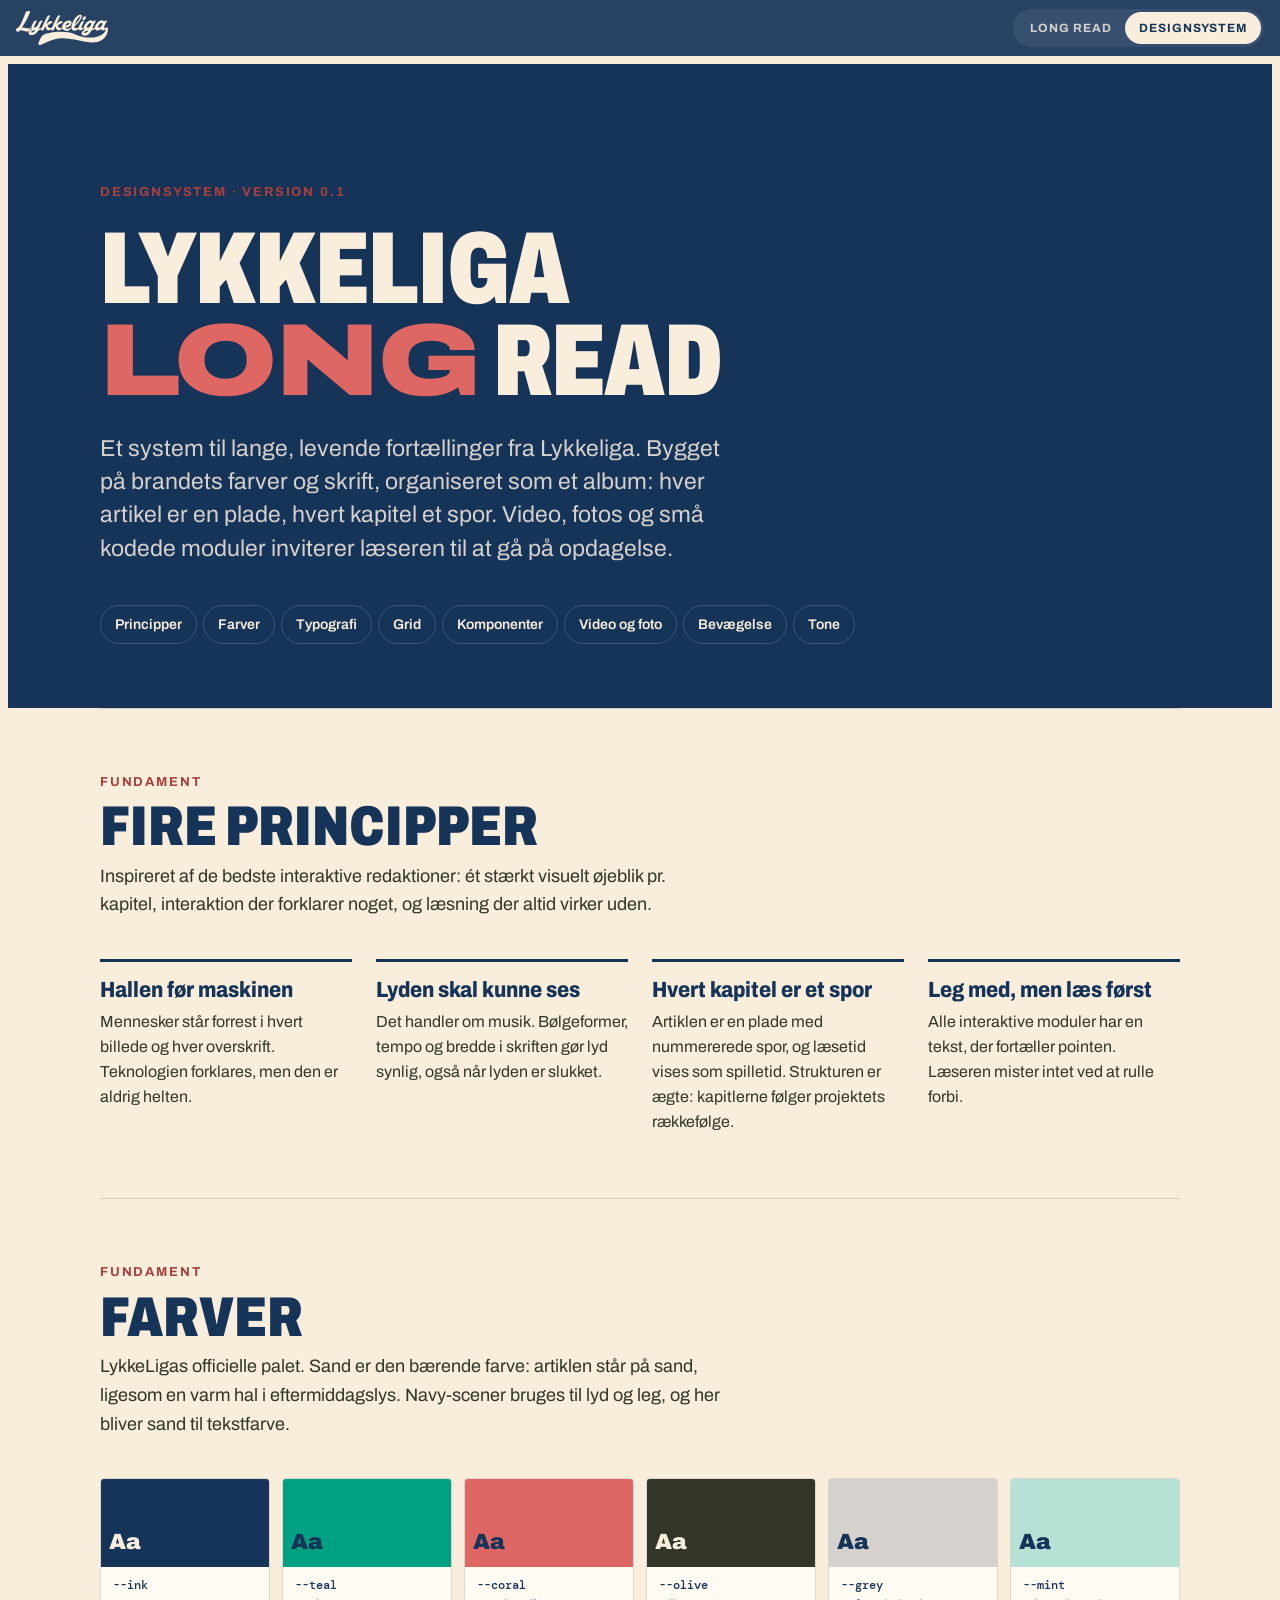
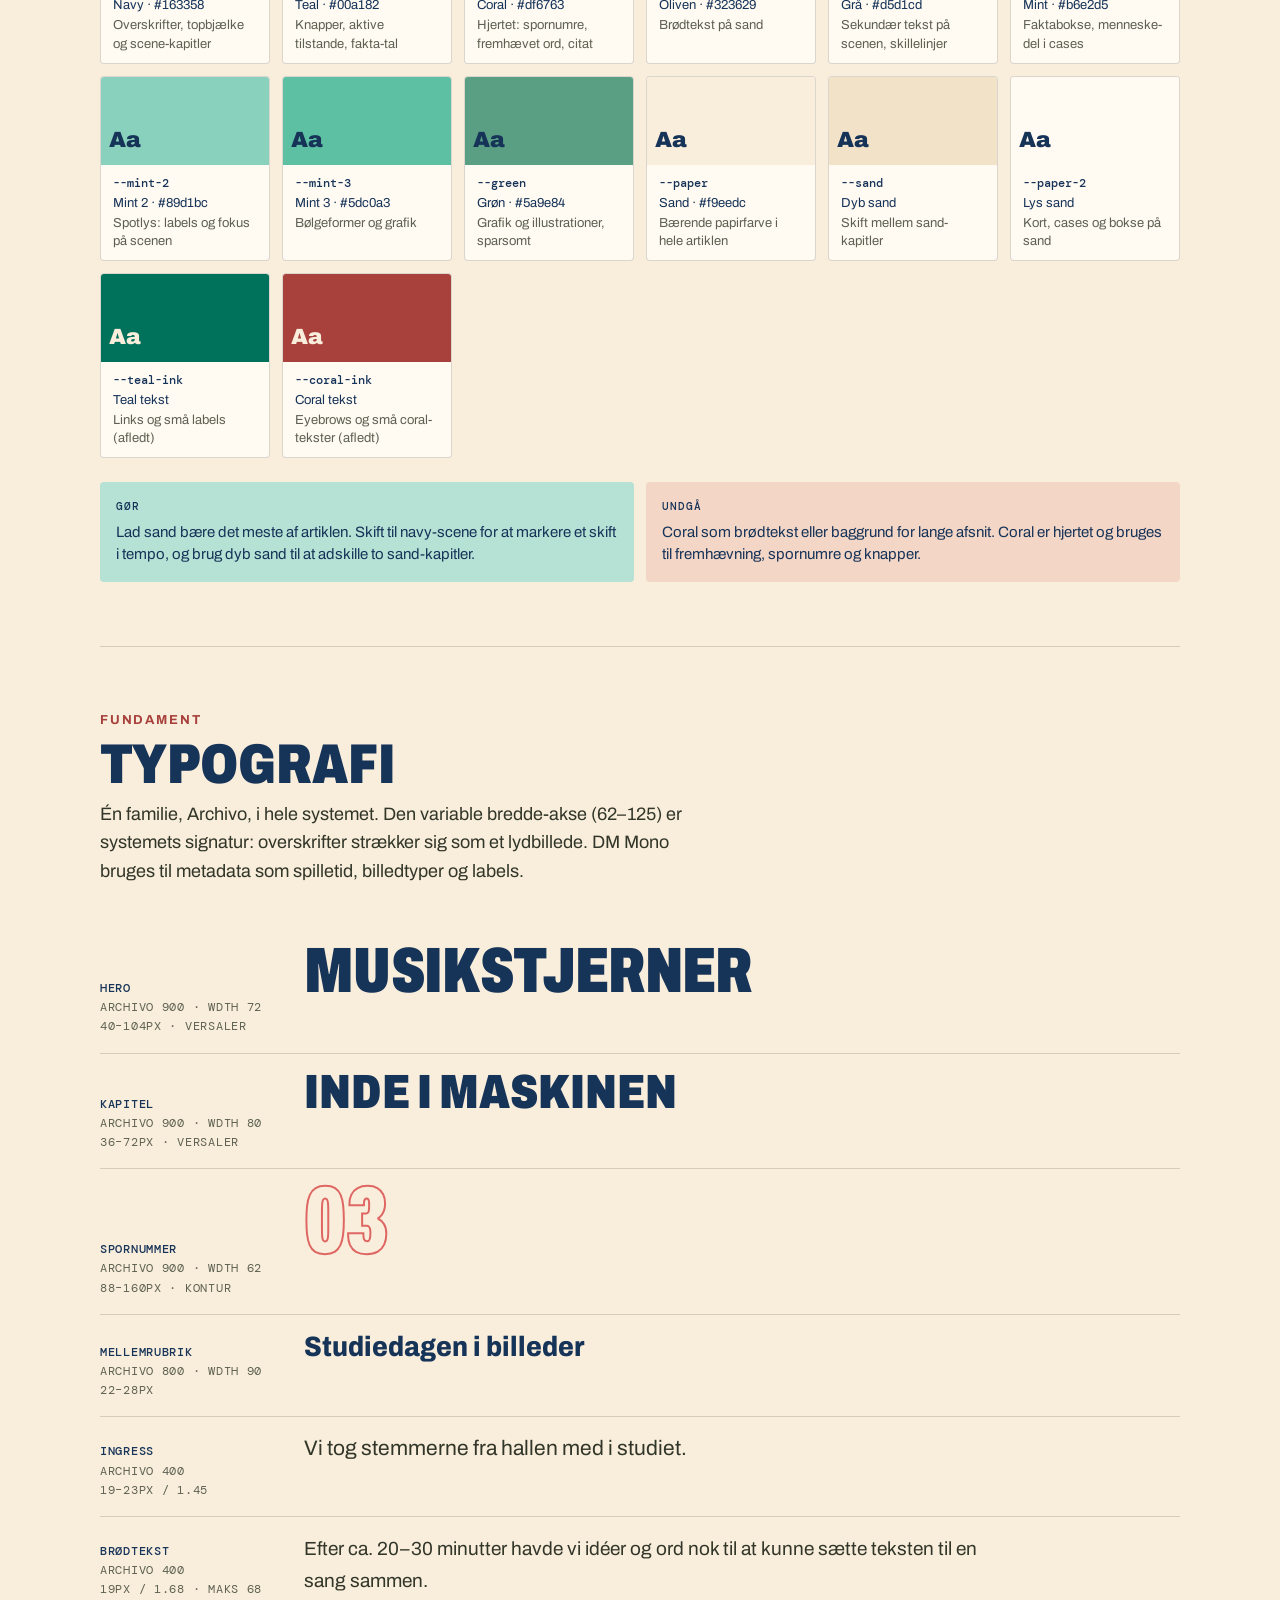
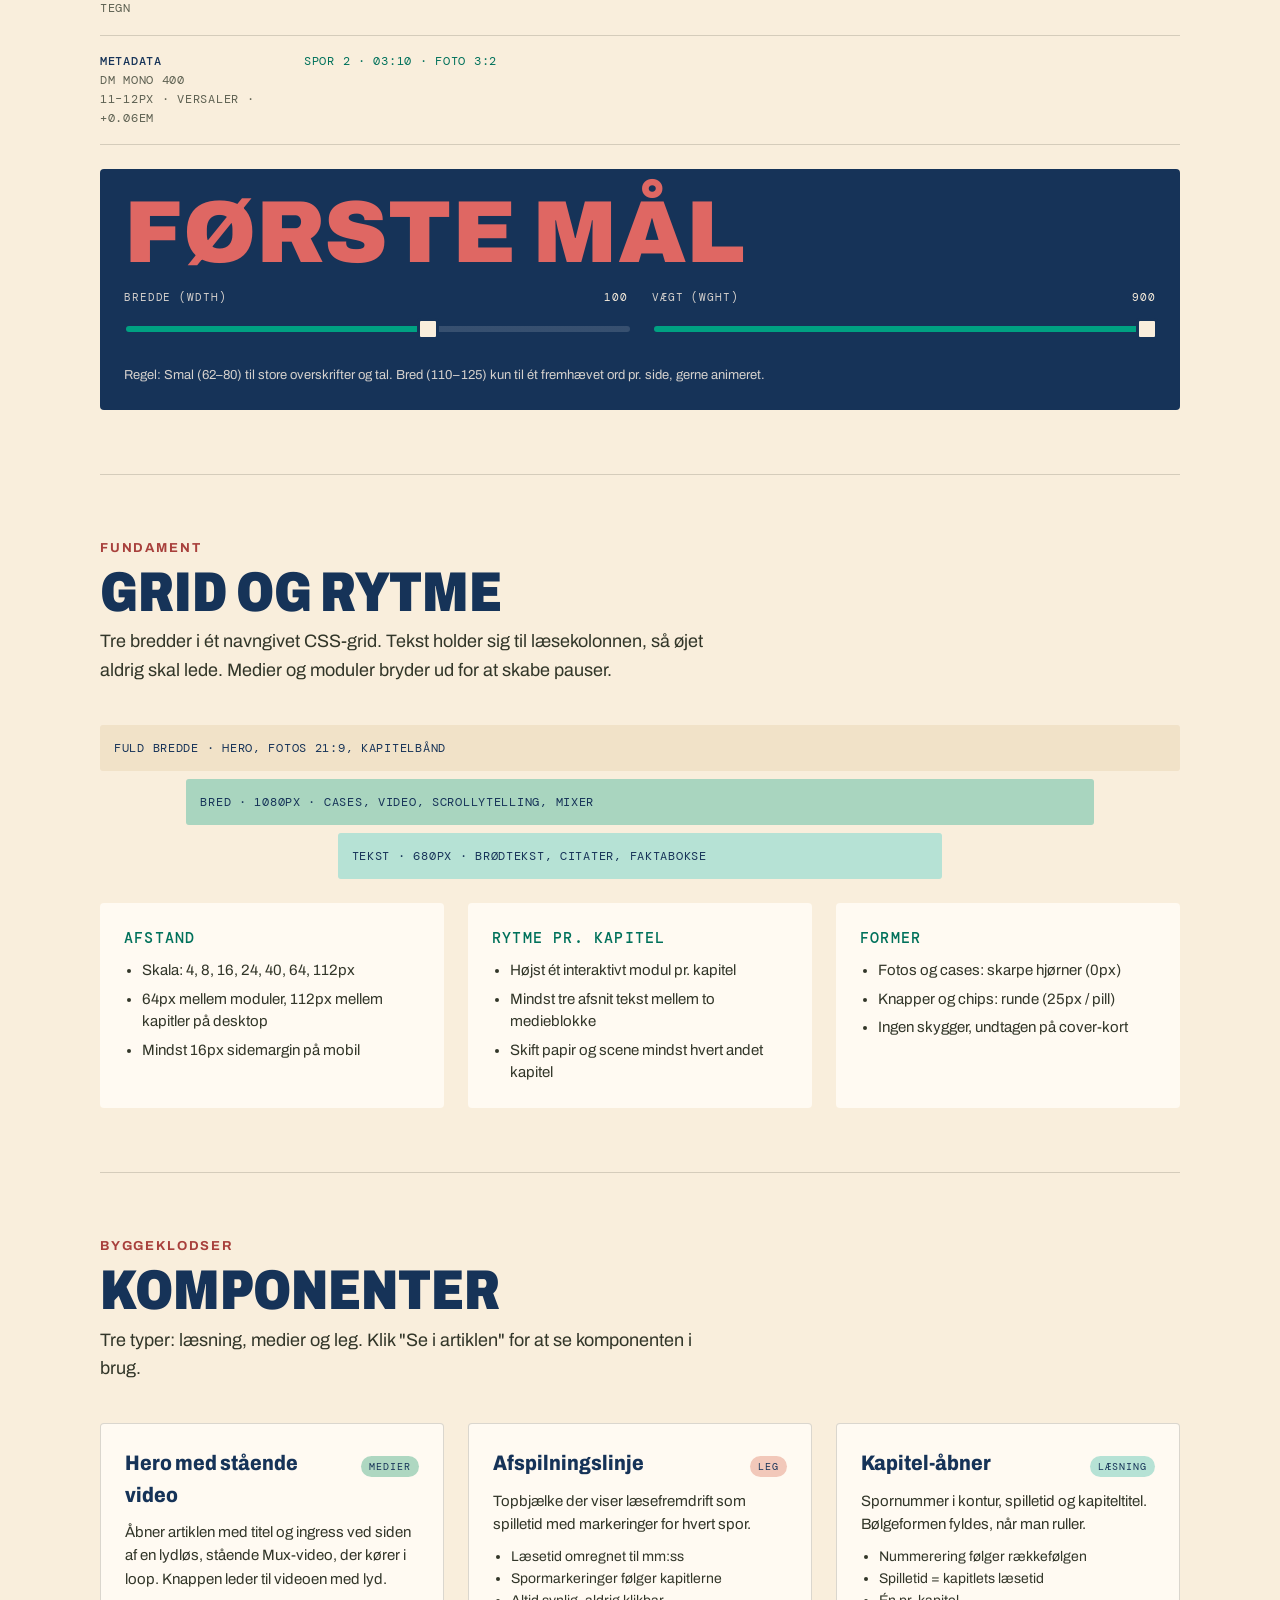
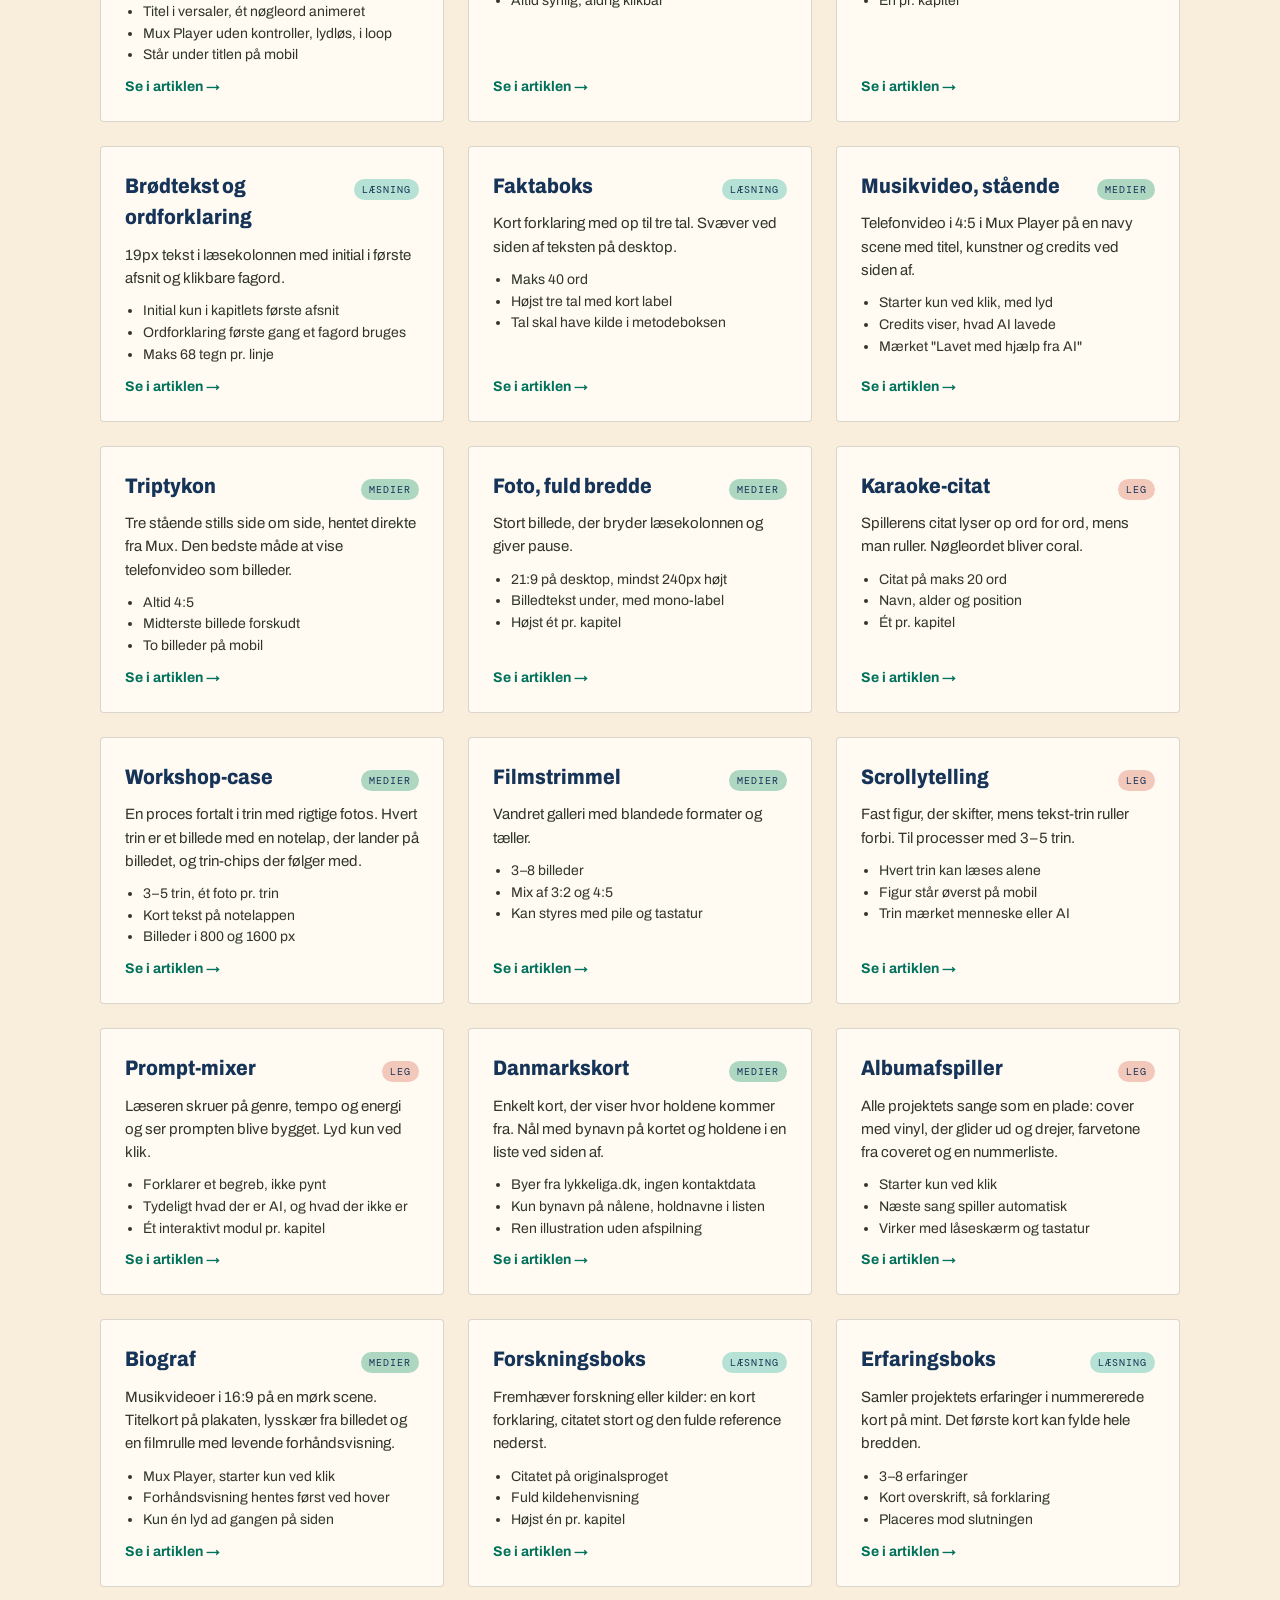
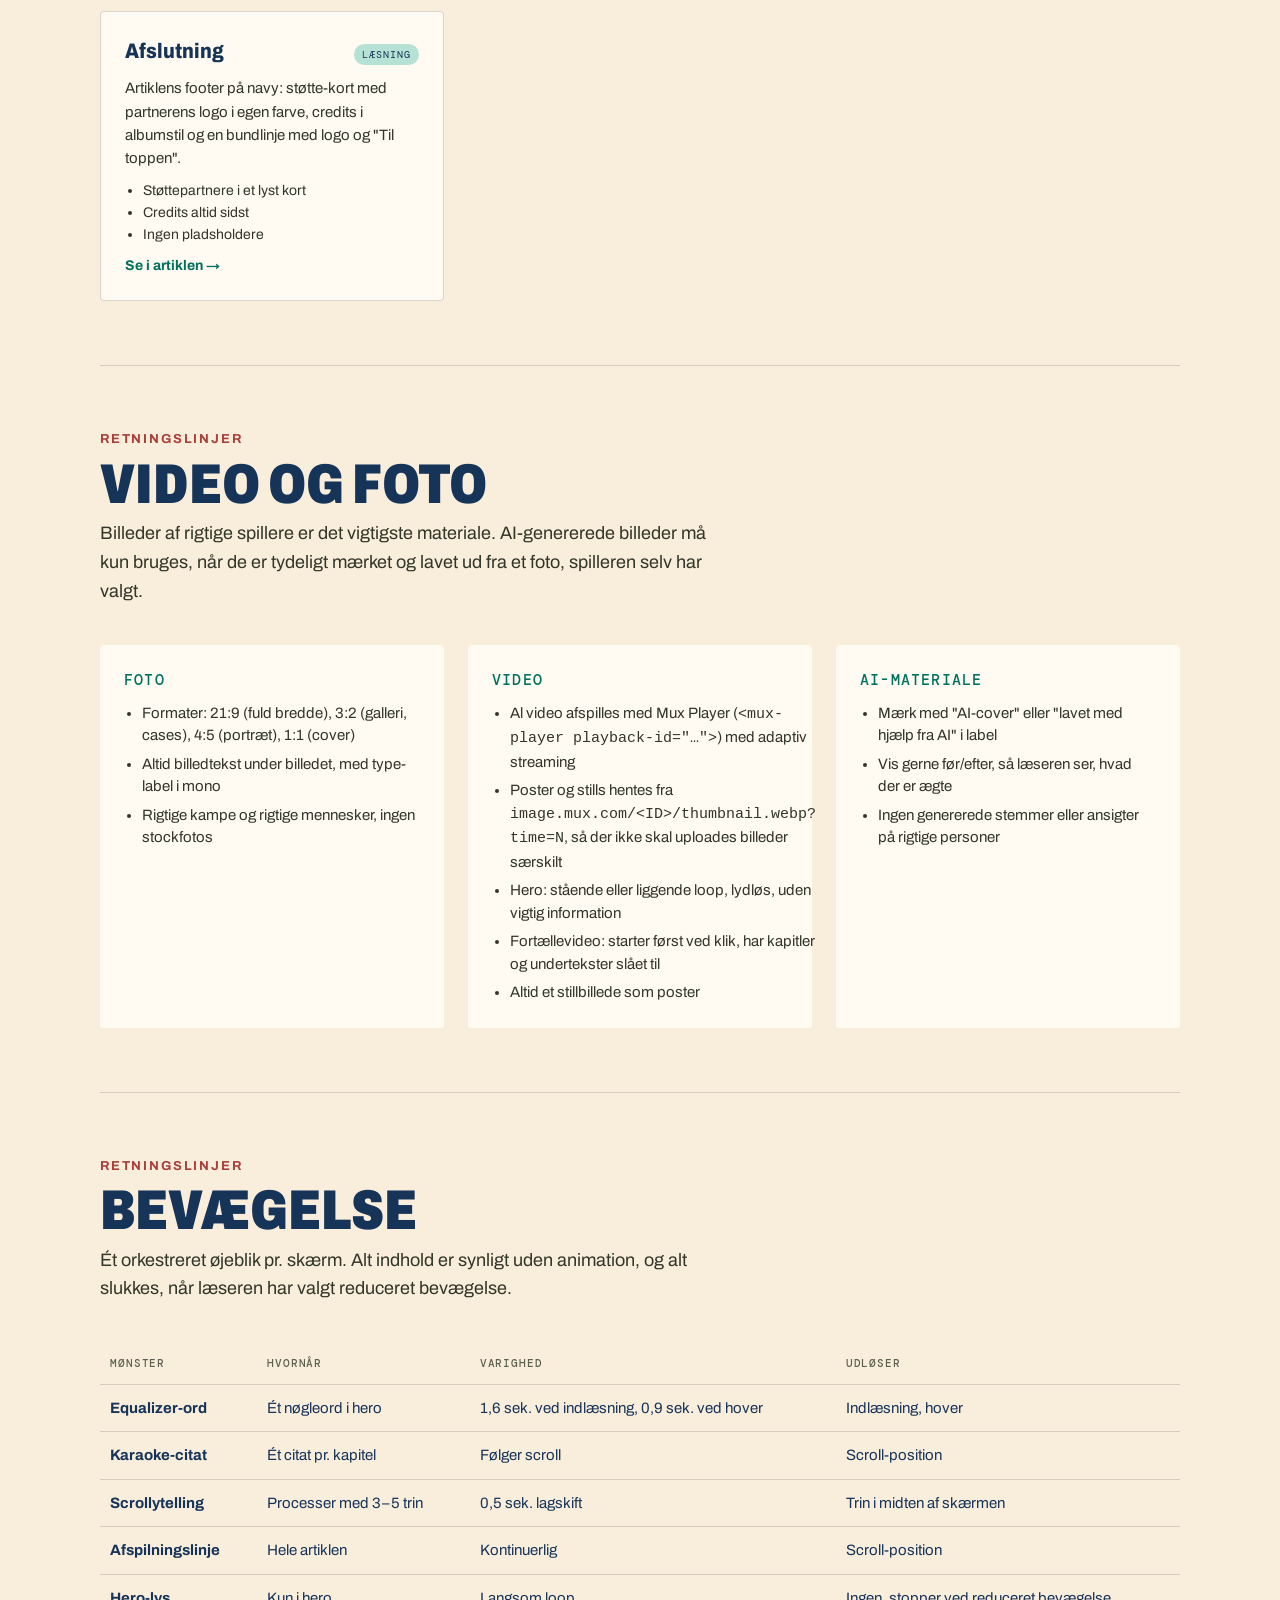
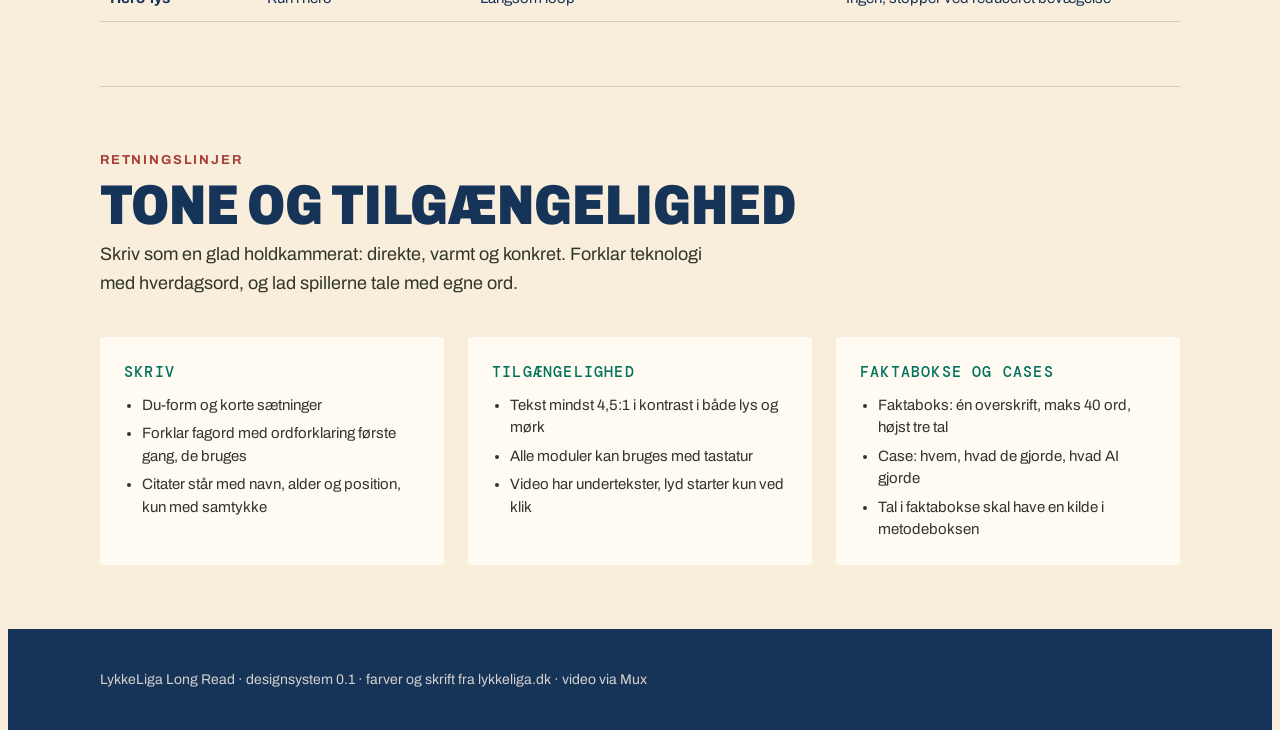
==== commit aef90255: "Ny afslutning med Helsefonden som støtte og link til lykkeliga.dk i topbjælken Co-Authored-By: Claud" ====
--- a/designsystem/index.html
+++ b/designsystem/index.html
@@ -11,9 +11,9 @@
 <link rel="preconnect" href="https://fonts.googleapis.com">
 <link rel="preconnect" href="https://fonts.gstatic.com" crossorigin>
 <link rel="stylesheet" href="https://fonts.googleapis.com/css2?family=Archivo:ital,wdth,wght@0,62..125,100..900;1,62..125,100..900&amp;family=DM+Mono:wght@400;500&amp;display=swap">
-<link rel="stylesheet" href="/assets/lykke.css?v=202611131353">
-<script src="/assets/lykke.js?v=202611131353" defer></script>
-<script src="/assets/designsystem.js?v=202611131353" defer></script>
+<link rel="stylesheet" href="/assets/lykke.css?v=202611131407">
+<script src="/assets/lykke.js?v=202611131407" defer></script>
+<script src="/assets/designsystem.js?v=202611131407" defer></script>
 </head>
 <body class="view-system">
 <header class="bar" id="bar">
--- a/assets/lykke.css
+++ b/assets/lykke.css
@@ -630,3 +630,41 @@
 
 /* ---- Scrollytelling: rigtigt cover ---- */
 .scrolly-fig .cover-img{width:58%;aspect-ratio:1;object-fit:cover;display:block;margin:auto auto 16px;box-shadow:0 20px 50px rgba(0,0,0,.45)}
+
+/* ---- Produktbillede: webappen ---- */
+.appshot{display:grid;grid-template-columns:minmax(0,1.15fr) minmax(0,1fr);align-items:center;gap:clamp(8px,3vw,40px);margin-block:var(--s6);padding:clamp(8px,2vw,24px) clamp(20px,4vw,56px) clamp(8px,2vw,24px) 0;background:linear-gradient(180deg,#030b16 0%,#041218 55%,#0a1b21 100%);color:var(--on-stage);overflow:hidden}
+.appshot img{width:100%;height:auto;display:block;-webkit-mask-image:radial-gradient(ellipse 72% 72% at 50% 50%,#000 62%,transparent 100%);mask-image:radial-gradient(ellipse 72% 72% at 50% 50%,#000 62%,transparent 100%)}
+.appshot figcaption{display:flex;flex-direction:column;align-items:flex-start;gap:var(--s3);padding-block:var(--s4)}
+.appshot .eyebrow{color:#7ee08a}
+.appshot p{margin:0;font-family:var(--f-display);font-variation-settings:"wdth" 88;font-weight:800;font-size:clamp(24px,2.8vw,38px);line-height:1.12;text-wrap:balance}
+.appshot .btn{margin-top:var(--s2);text-decoration:none}
+@media (max-width:820px){.appshot{grid-template-columns:1fr;padding:0 var(--s4) var(--s4)}.appshot figcaption{padding-top:0}}
+.appshot figcaption,.appshot figcaption p{color:var(--on-stage)}
+
+/* ---- Topbjælke: link til lykkeliga.dk ---- */
+.bar-cta{flex:none;display:inline-flex;align-items:center;gap:6px;color:var(--stage);background:var(--on-stage);text-decoration:none;font-weight:800;font-size:12px;letter-spacing:.08em;text-transform:uppercase;padding:8px 14px;border-radius:var(--r-pill);white-space:nowrap;transition:background .2s}
+.bar-cta:hover{background:#fff}
+.bar-cta:focus-visible{outline:3px solid var(--spot);outline-offset:2px}
+@media (max-width:560px){.bar-cta .long{display:none}.bar-cta{padding:7px 11px;font-size:11px}}
+
+/* ---- Artiklens afslutning ---- */
+.art-foot{background:var(--stage);color:var(--on-stage);padding:clamp(48px,7vw,96px) 0 clamp(28px,4vw,40px)}
+.af-inner{width:min(var(--wide),100% - 32px);margin-inline:auto}
+.af-support{display:flex;flex-wrap:wrap;align-items:center;justify-content:space-between;gap:var(--s3) var(--s5);background:var(--paper-2);color:var(--ink);padding:clamp(22px,3vw,36px) clamp(22px,4vw,48px)}
+.af-label{font-family:var(--f-display);font-variation-settings:"wdth" 85;font-weight:900;text-transform:uppercase;font-size:clamp(22px,2.6vw,34px);line-height:1}
+.af-sponsor{display:block;line-height:0}
+.af-sponsor img{width:clamp(170px,22vw,237px);height:auto}
+.af-sponsor:focus-visible{outline:3px solid var(--teal);outline-offset:6px}
+.af-credits{display:grid;grid-template-columns:repeat(auto-fit,minmax(180px,1fr));gap:var(--s4) var(--s5);margin:clamp(36px,5vw,56px) 0 0}
+.af-credits dt{font-family:var(--f-mono);font-size:11px;letter-spacing:.1em;text-transform:uppercase;color:var(--spot);margin-bottom:6px}
+.af-credits dd{margin:0;font-size:15px;line-height:1.55;color:var(--on-stage-2)}
+.af-bottom{display:flex;flex-wrap:wrap;align-items:center;gap:var(--s3) var(--s4);margin-top:clamp(36px,5vw,56px);padding-top:var(--s4);border-top:1px solid var(--stage-line)}
+.af-logo{display:block;width:110px;color:var(--on-stage)}
+.af-logo svg{display:block;width:100%;height:auto}
+.af-thanks{font-family:var(--f-mono);font-size:12px;letter-spacing:.08em;text-transform:uppercase;color:var(--on-stage-2)}
+.af-top{margin-left:auto;color:var(--on-stage);font-weight:700;font-size:14px;text-decoration:none}
+.af-top:hover{text-decoration:underline}
+@media (max-width:560px){.af-support{flex-direction:column;align-items:flex-start}.af-top{margin-left:0}}
+.af-credits{grid-template-columns:repeat(5,minmax(0,1fr))}
+@media (max-width:980px){.af-credits{grid-template-columns:repeat(2,minmax(0,1fr))}}
+@media (max-width:520px){.af-credits{grid-template-columns:1fr}}
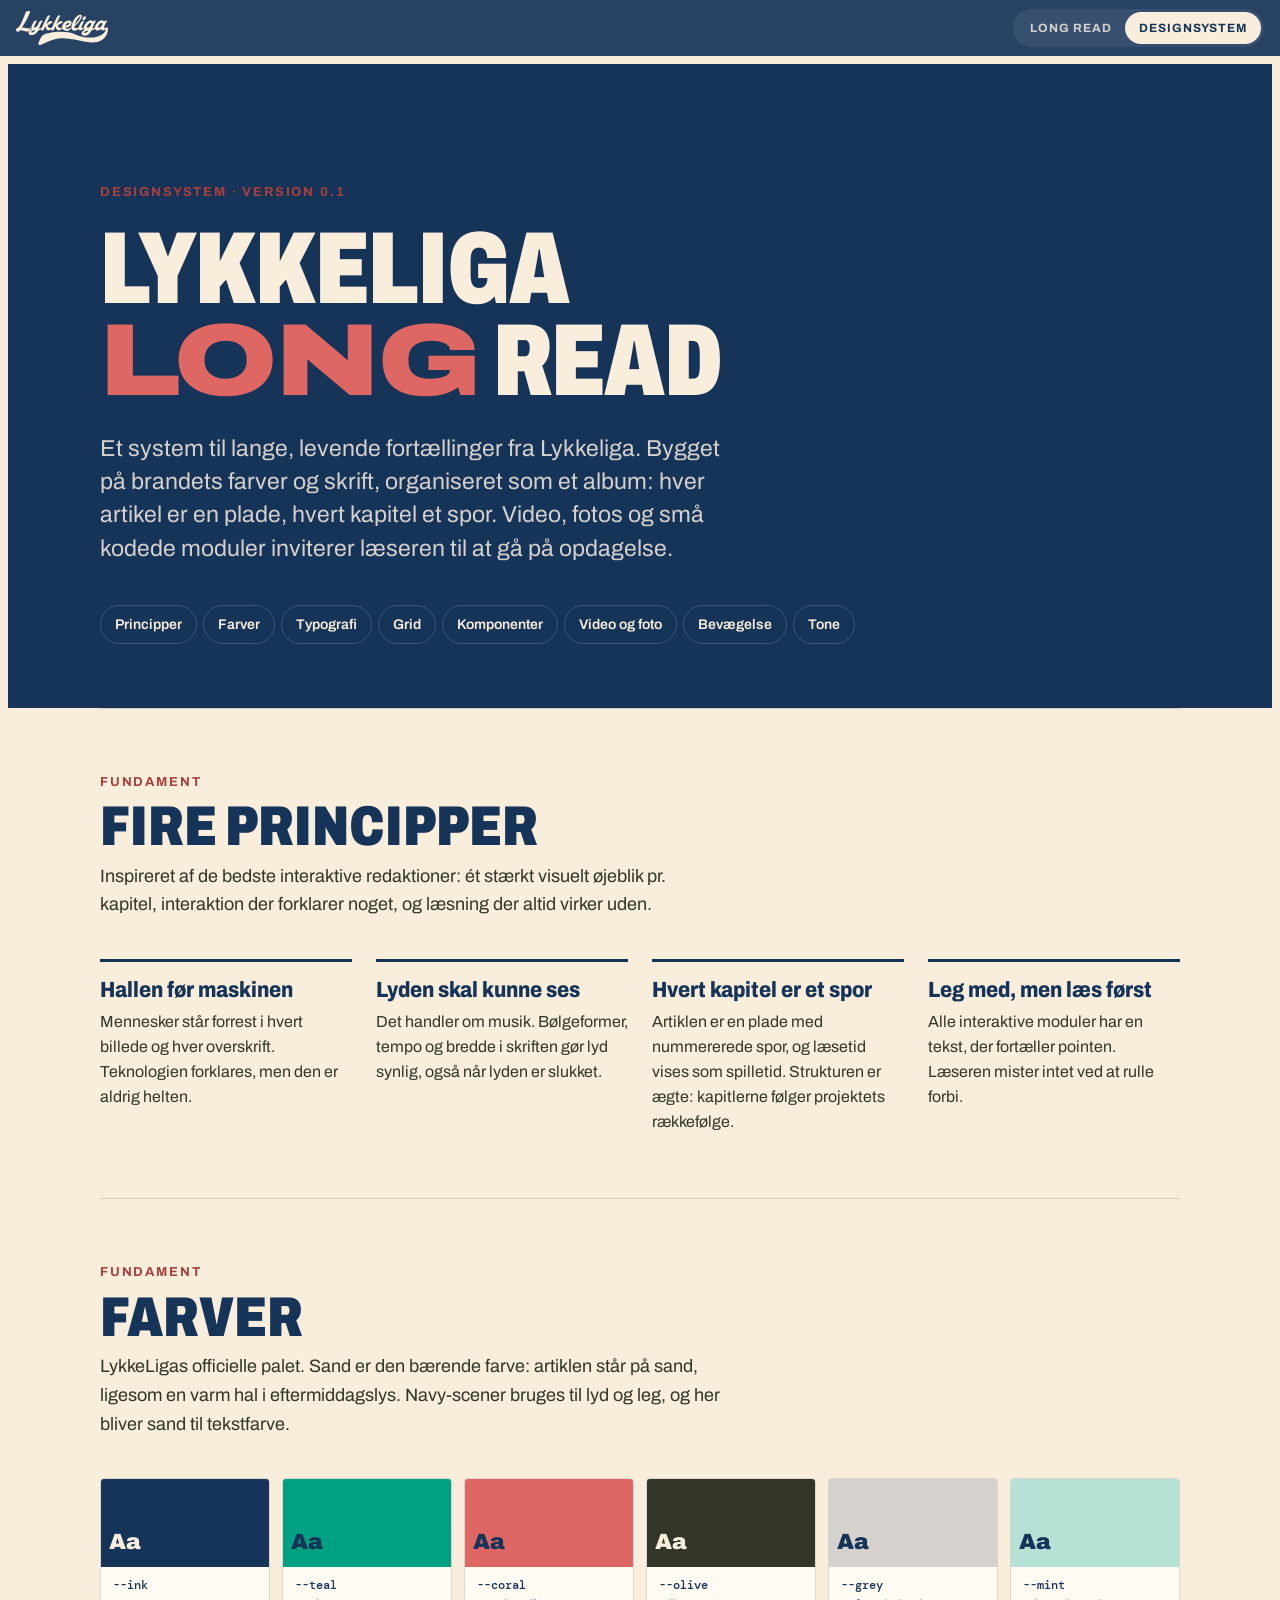
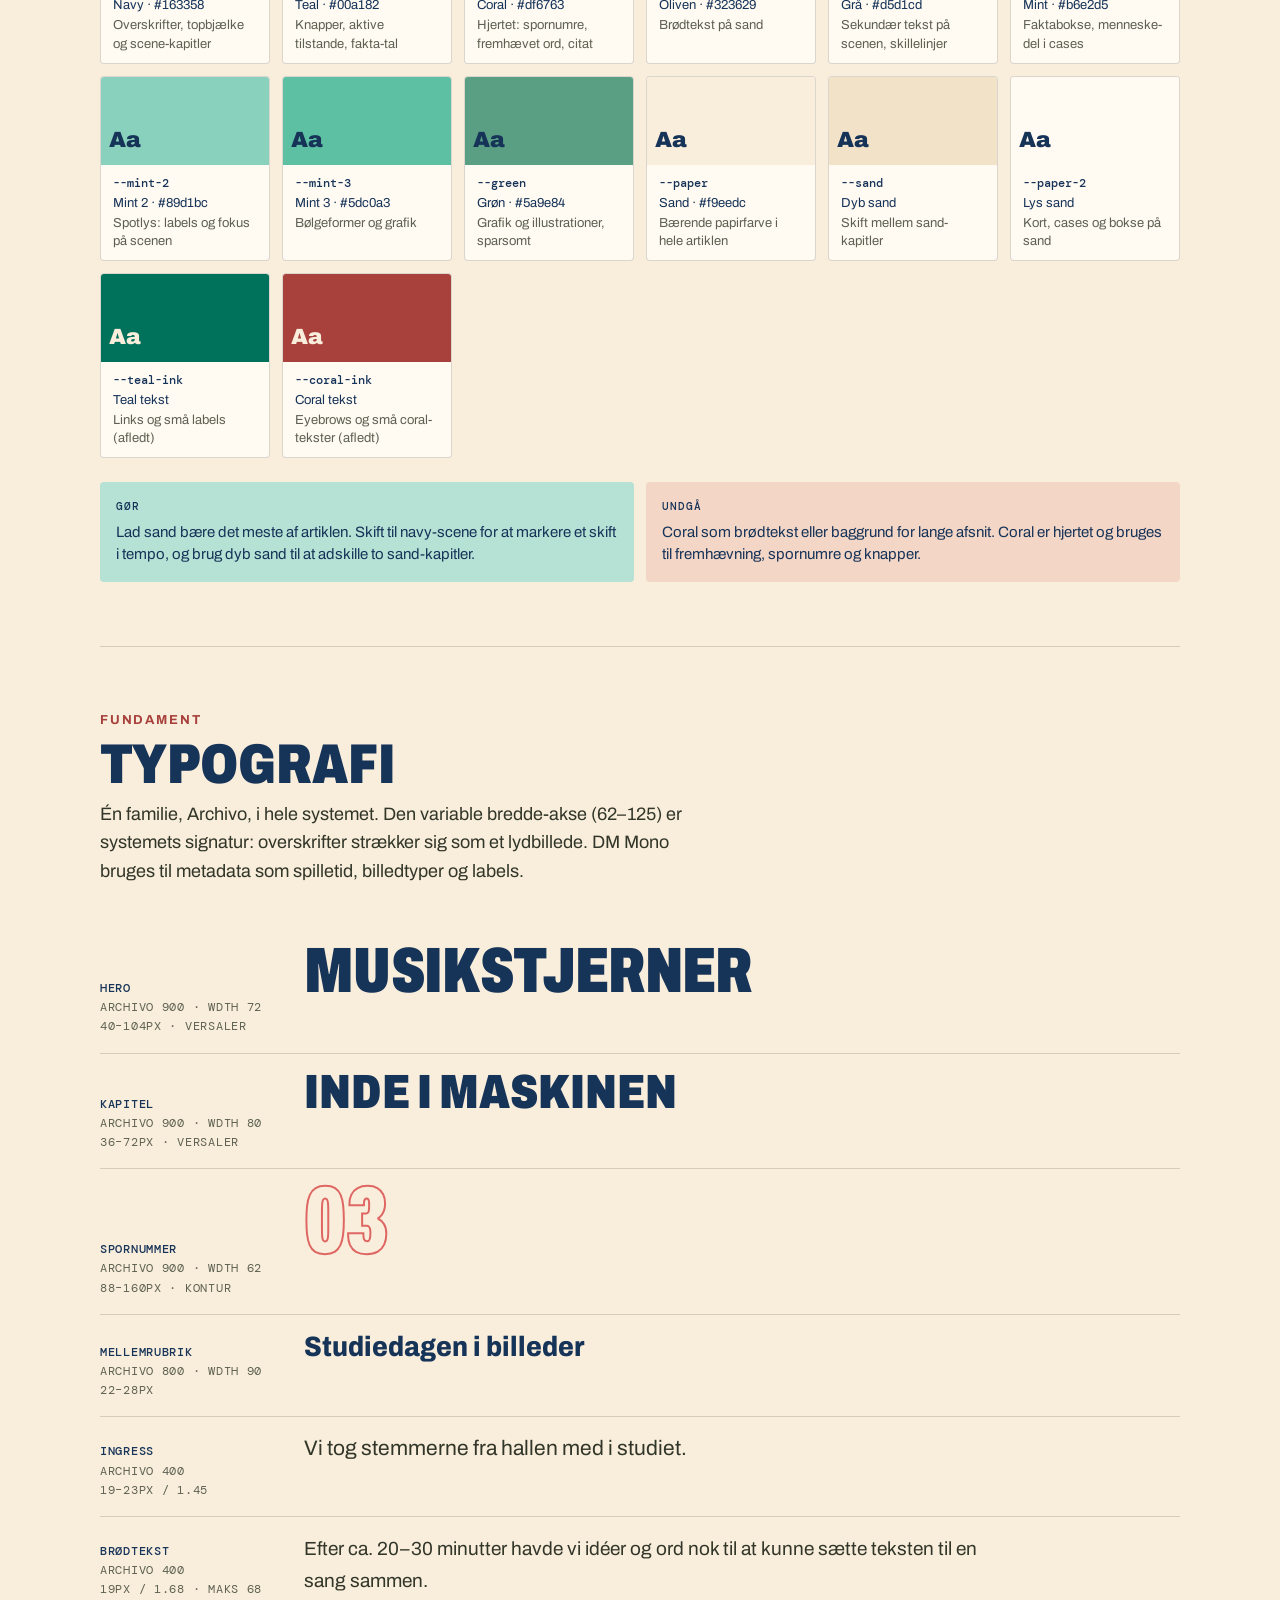
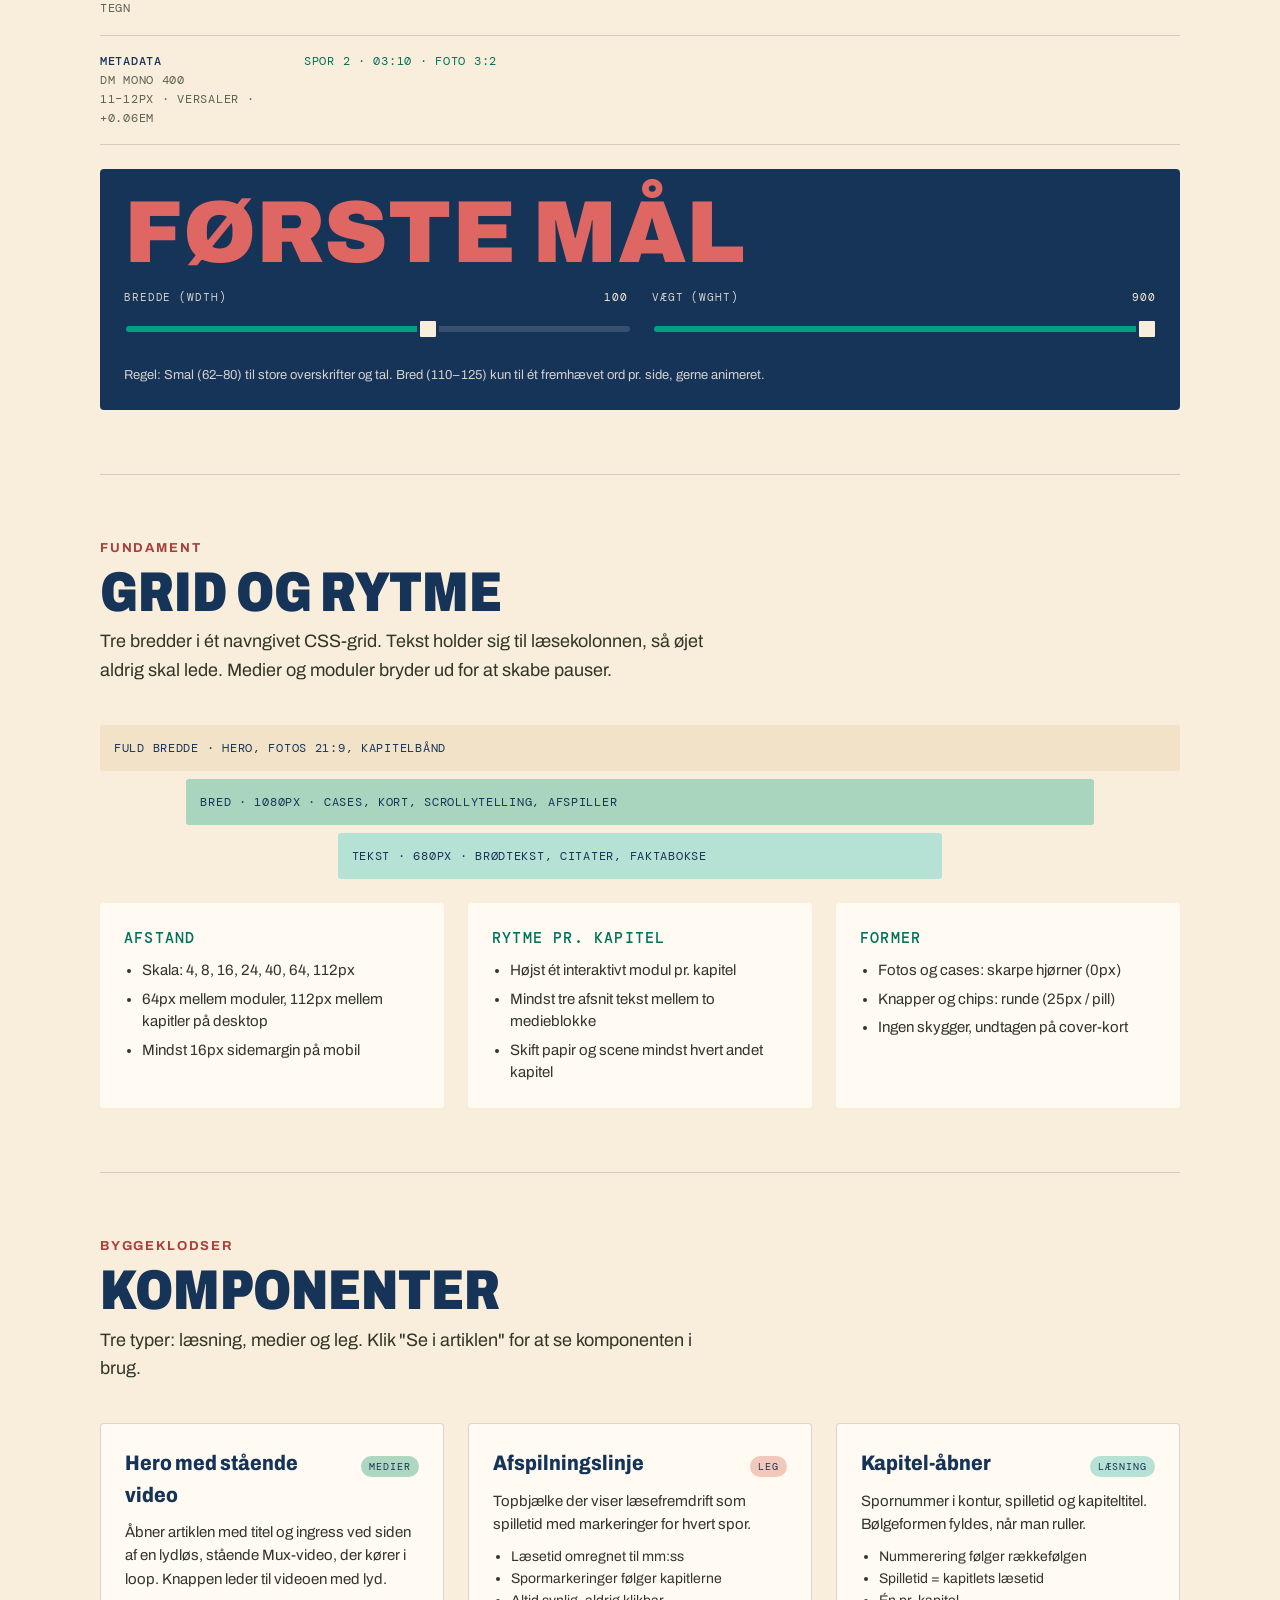
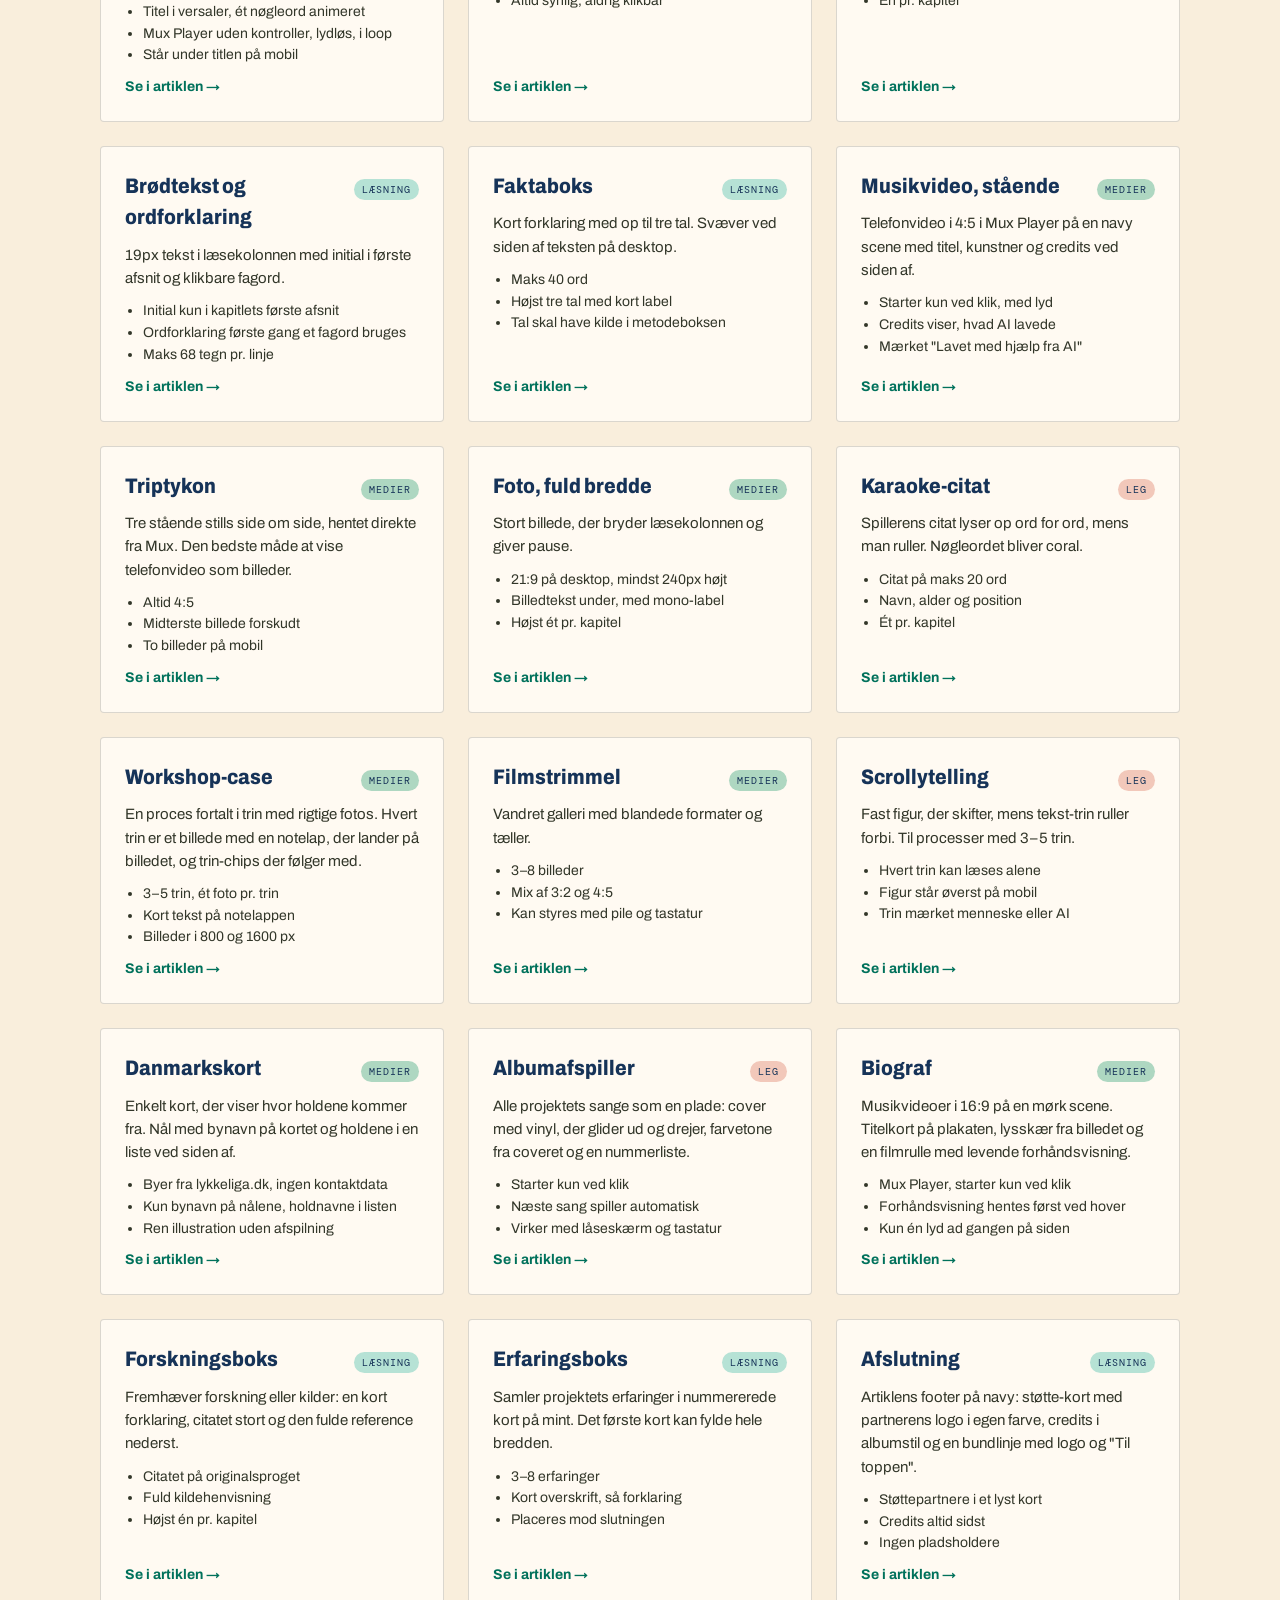
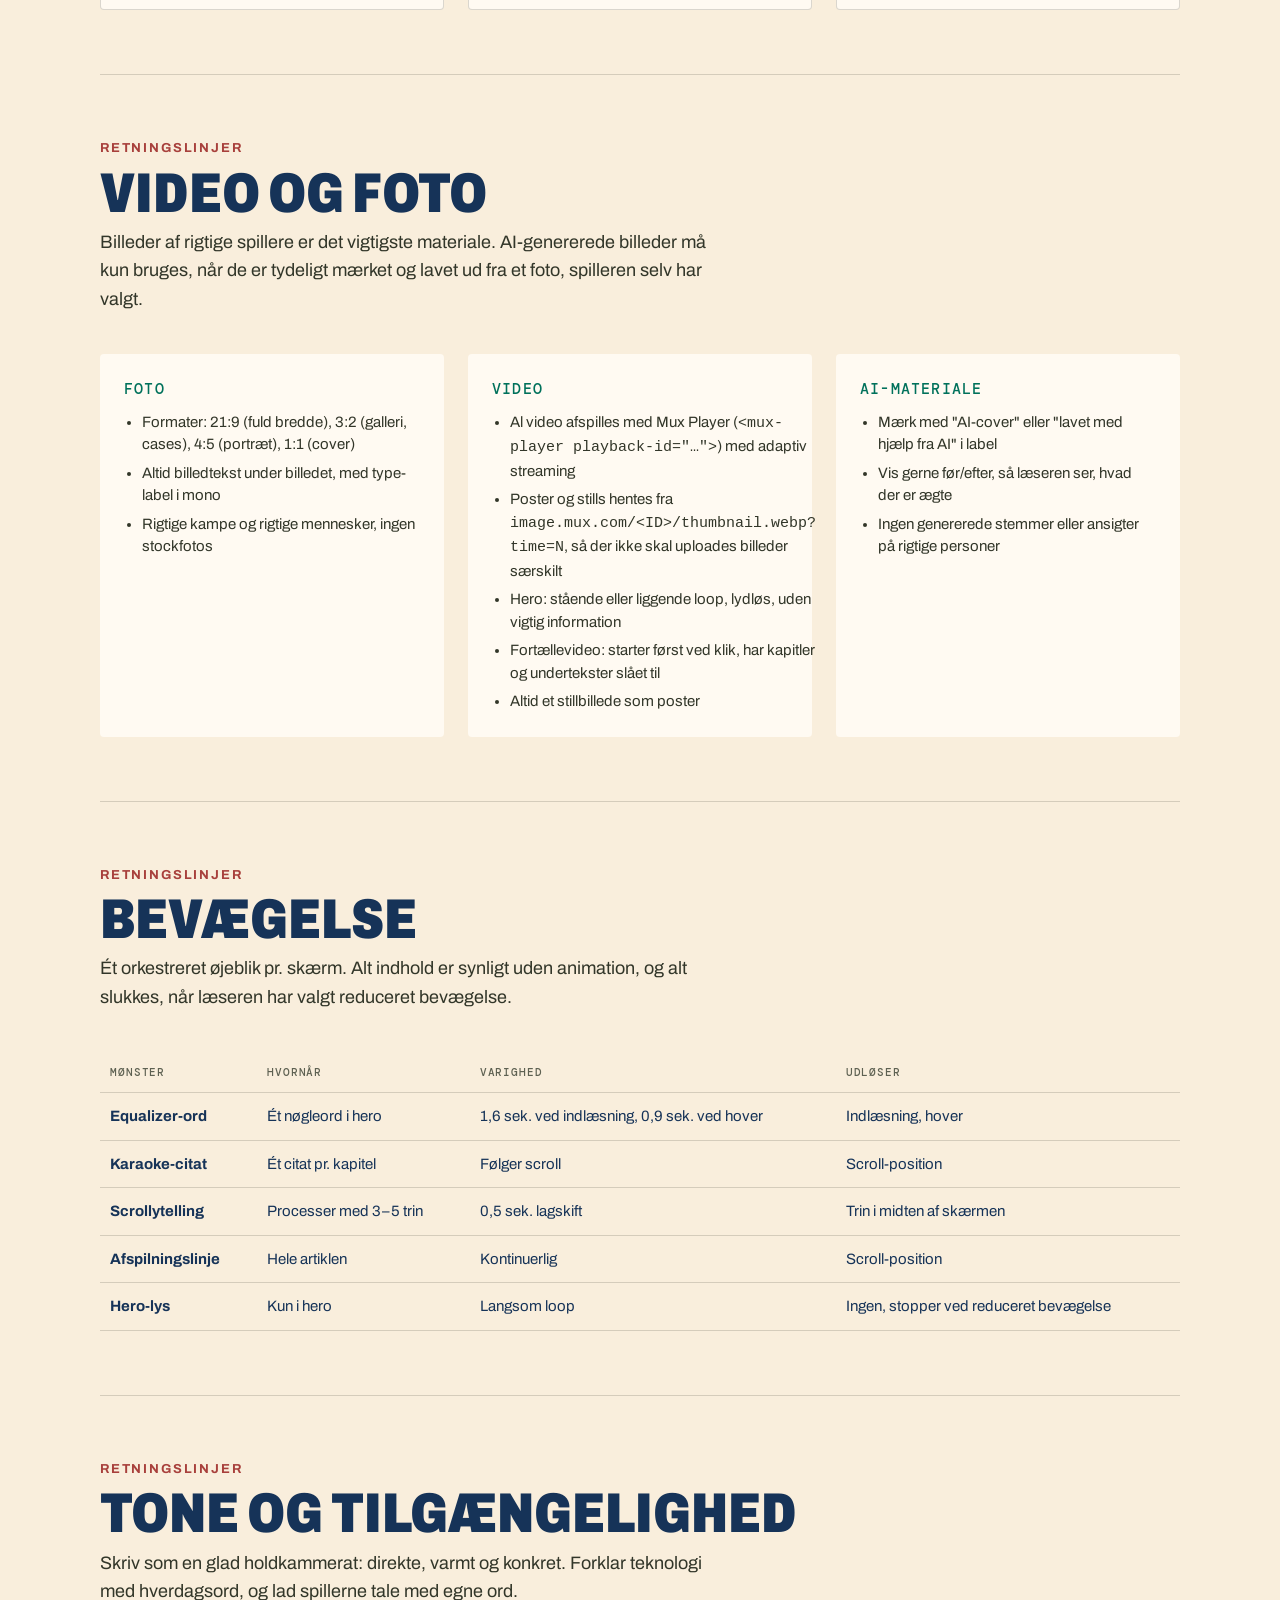
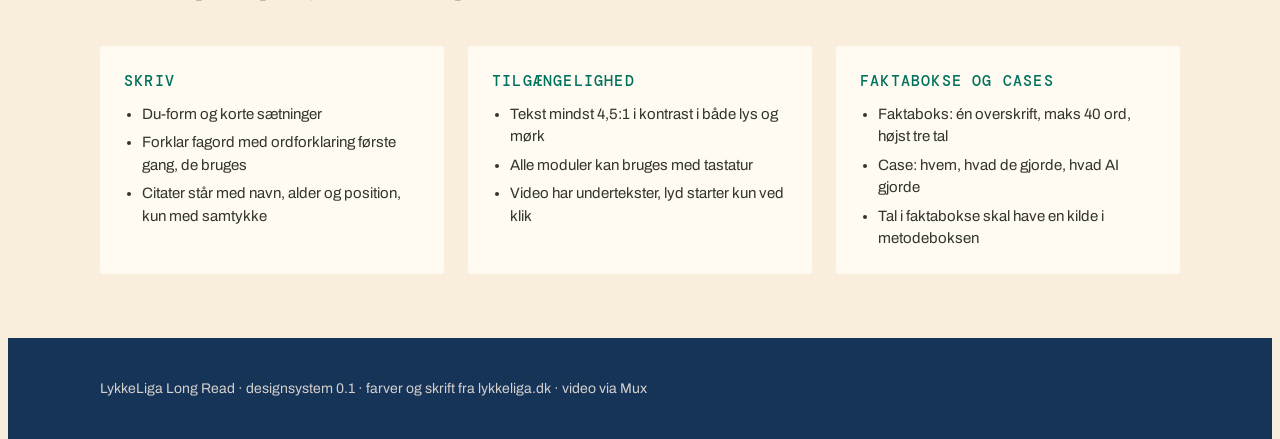
==== commit b0b60af2: "Fjern prompt-mixeren fra artiklen og designsystemet Co-Authored-By: Claude Opus 5.5 <noreply@anthrop" ====
--- a/designsystem/index.html
+++ b/designsystem/index.html
@@ -11,9 +11,9 @@
 <link rel="preconnect" href="https://fonts.googleapis.com">
 <link rel="preconnect" href="https://fonts.gstatic.com" crossorigin>
 <link rel="stylesheet" href="https://fonts.googleapis.com/css2?family=Archivo:ital,wdth,wght@0,62..125,100..900;1,62..125,100..900&amp;family=DM+Mono:wght@400;500&amp;display=swap">
-<link rel="stylesheet" href="/assets/lykke.css?v=202611131407">
-<script src="/assets/lykke.js?v=202611131407" defer></script>
-<script src="/assets/designsystem.js?v=202611131407" defer></script>
+<link rel="stylesheet" href="/assets/lykke.css?v=202611131409">
+<script src="/assets/lykke.js?v=202611131409" defer></script>
+<script src="/assets/designsystem.js?v=202611131409" defer></script>
 </head>
 <body class="view-system">
 <header class="bar" id="bar">
@@ -81,7 +81,7 @@
   <header><span class="eyebrow">Fundament</span><h2>Grid og rytme</h2><p>Tre bredder i ét navngivet CSS-grid. Tekst holder sig til læsekolonnen, så øjet aldrig skal lede. Medier og moduler bryder ud for at skabe pauser.</p></header>
   <div class="grid-demo">
     <div class="g-full">Fuld bredde · hero, fotos 21:9, kapitelbånd</div>
-    <div class="g-wide">Bred · 1080px · cases, video, scrollytelling, mixer</div>
+    <div class="g-wide">Bred · 1080px · cases, kort, scrollytelling, afspiller</div>
     <div class="g-text">Tekst · 680px · brødtekst, citater, faktabokse</div>
   </div>
   <div class="rules" style="margin-top:var(--s4)">
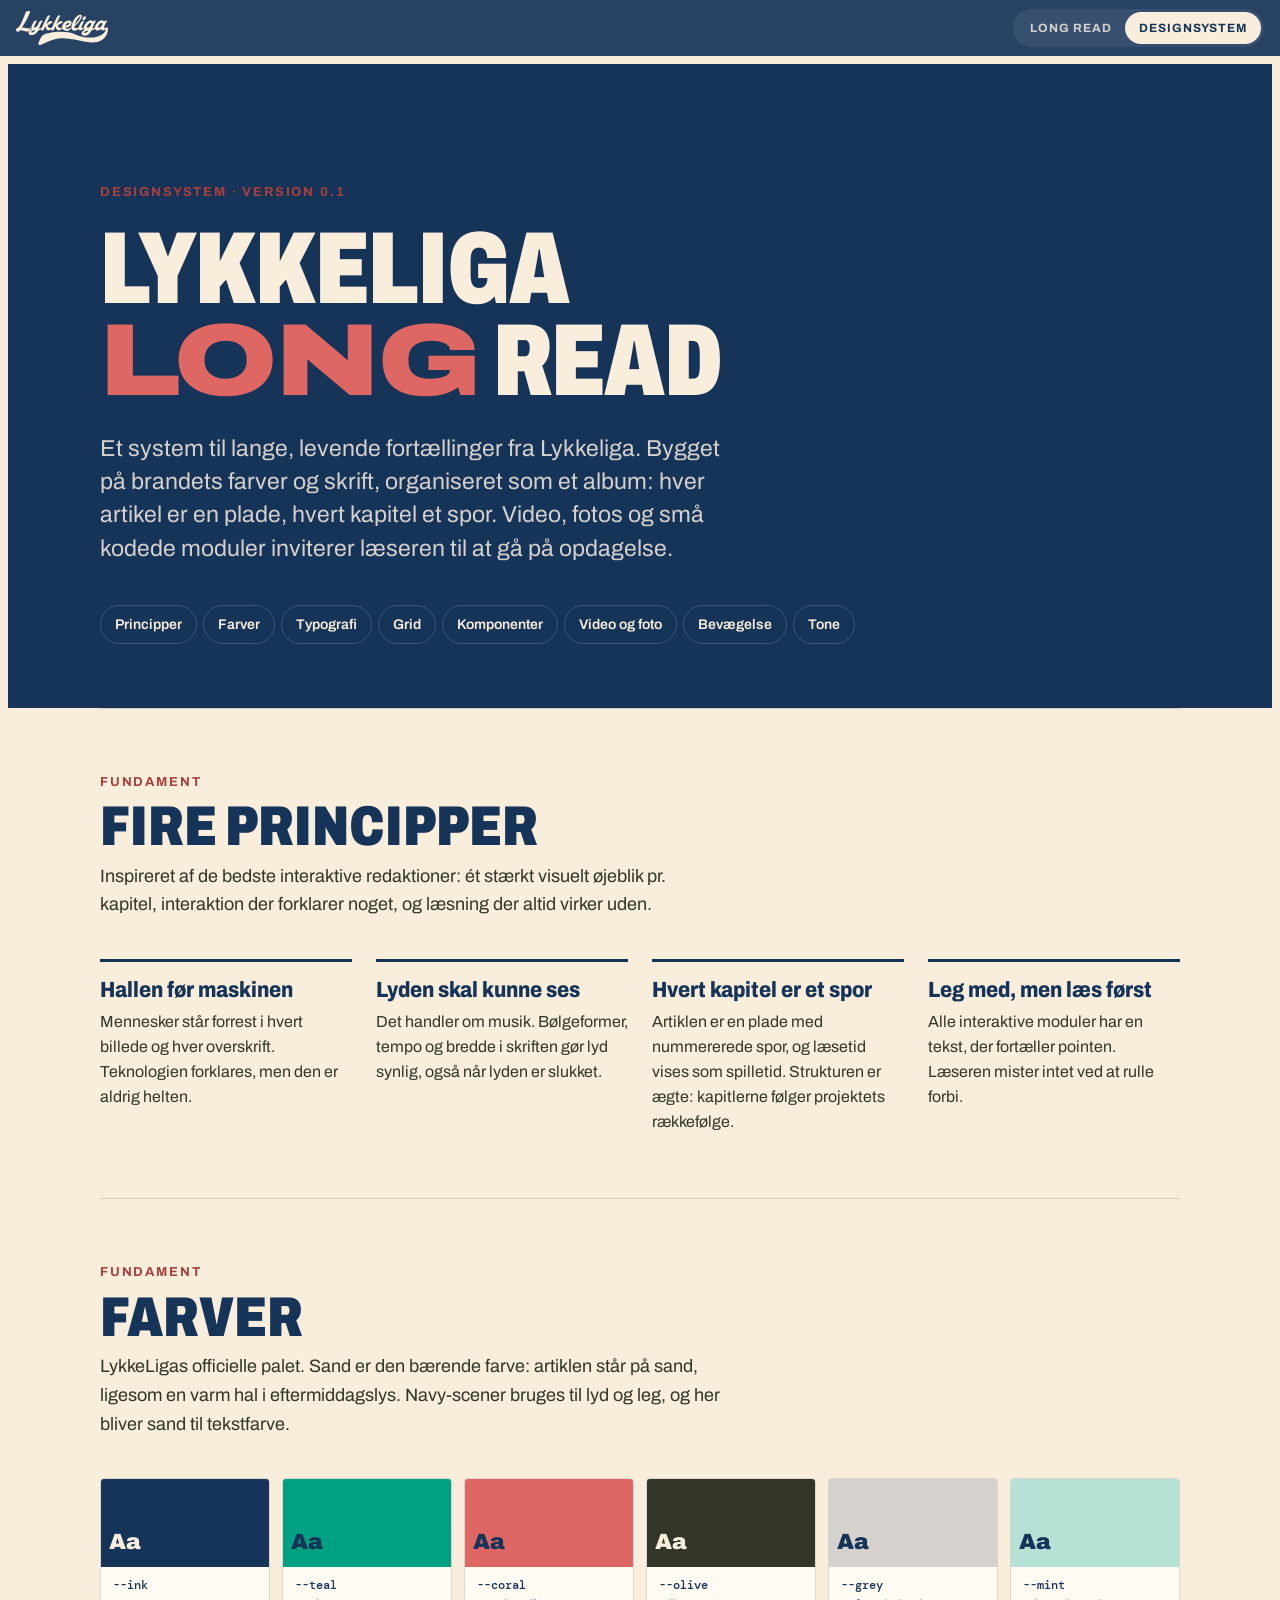
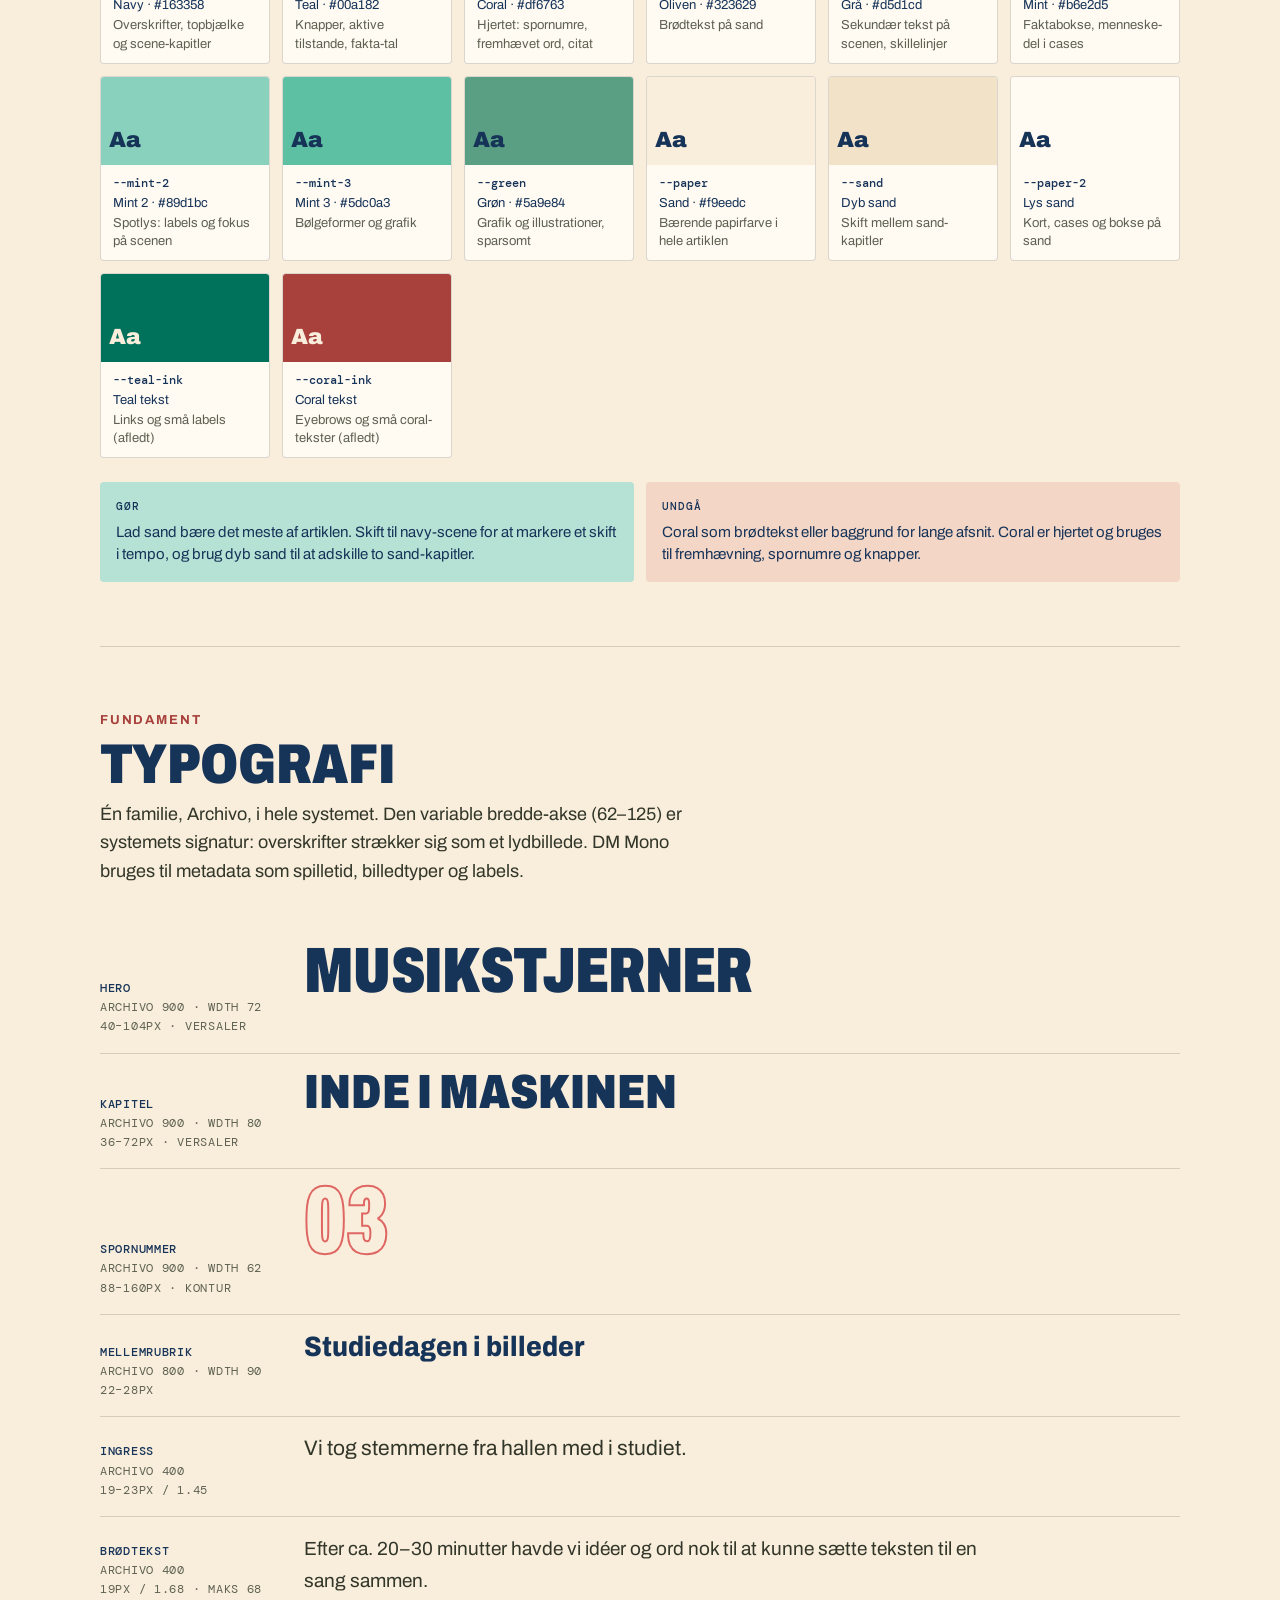
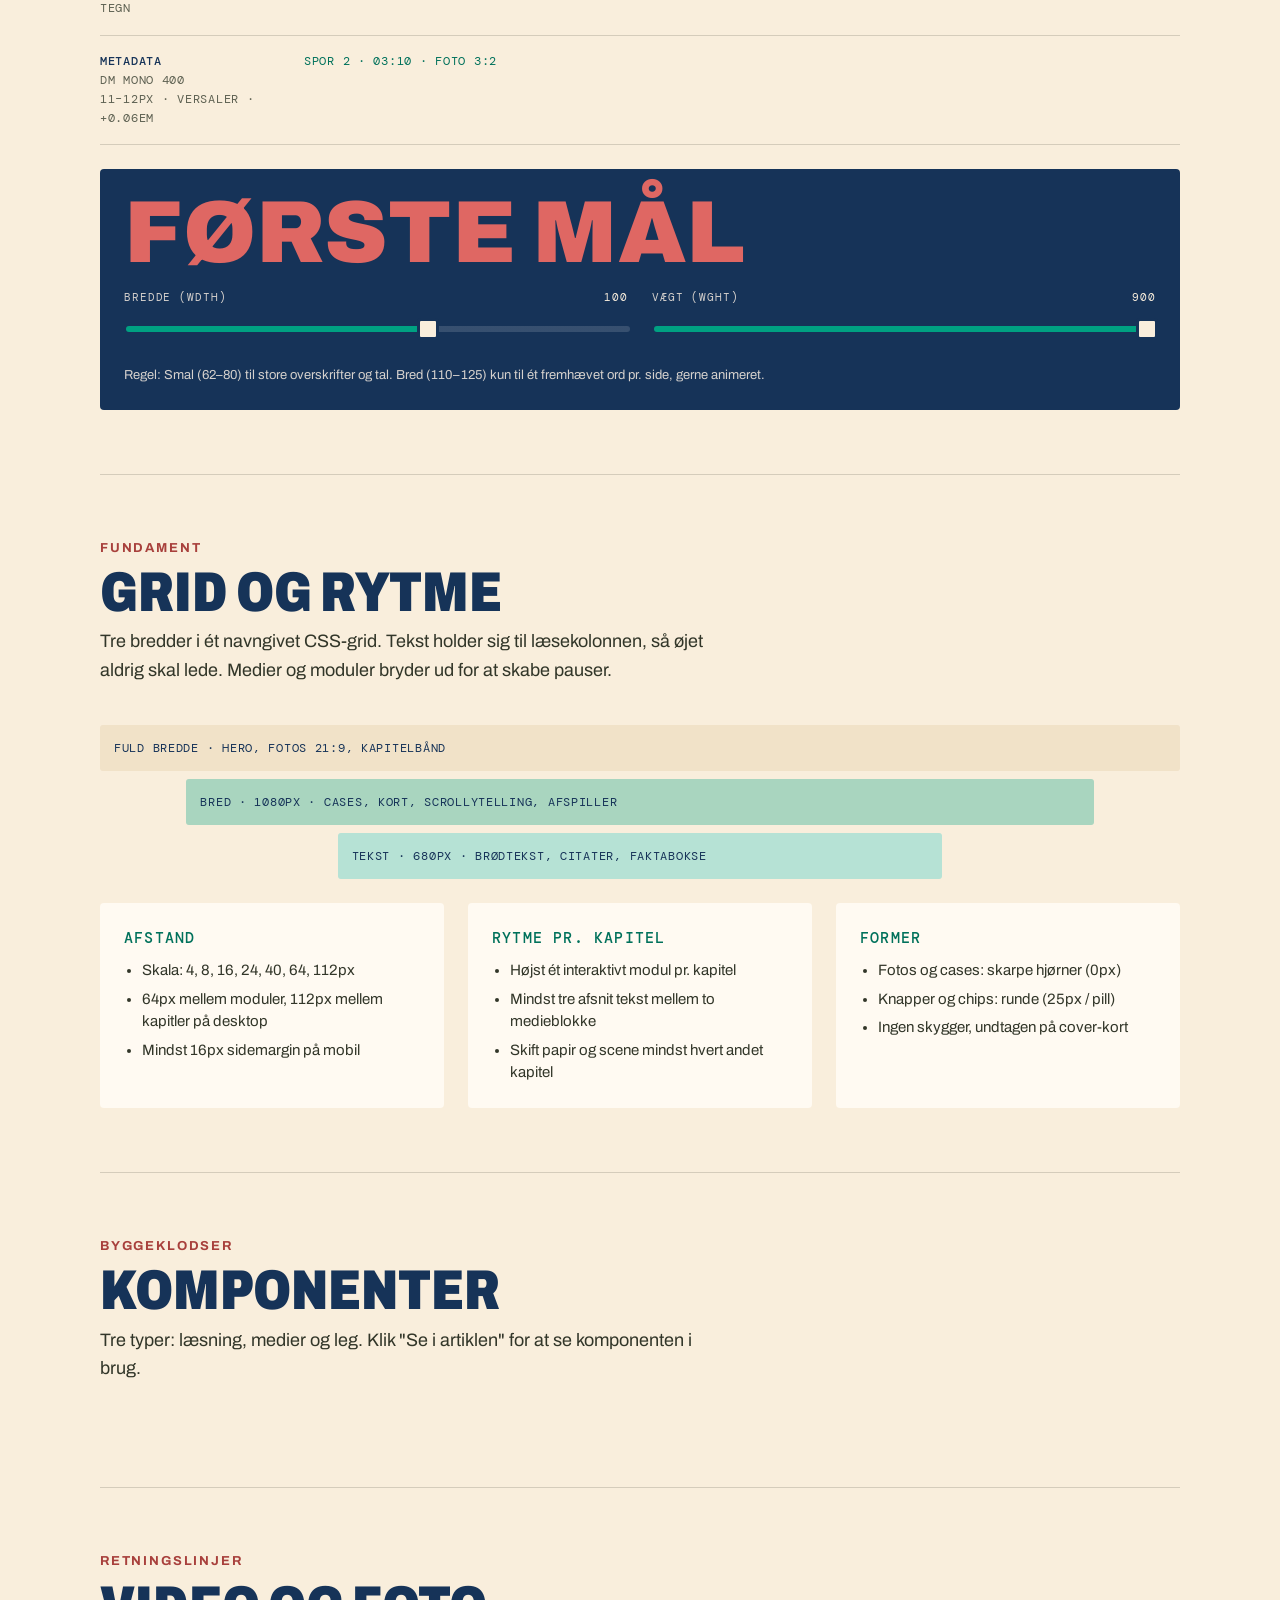
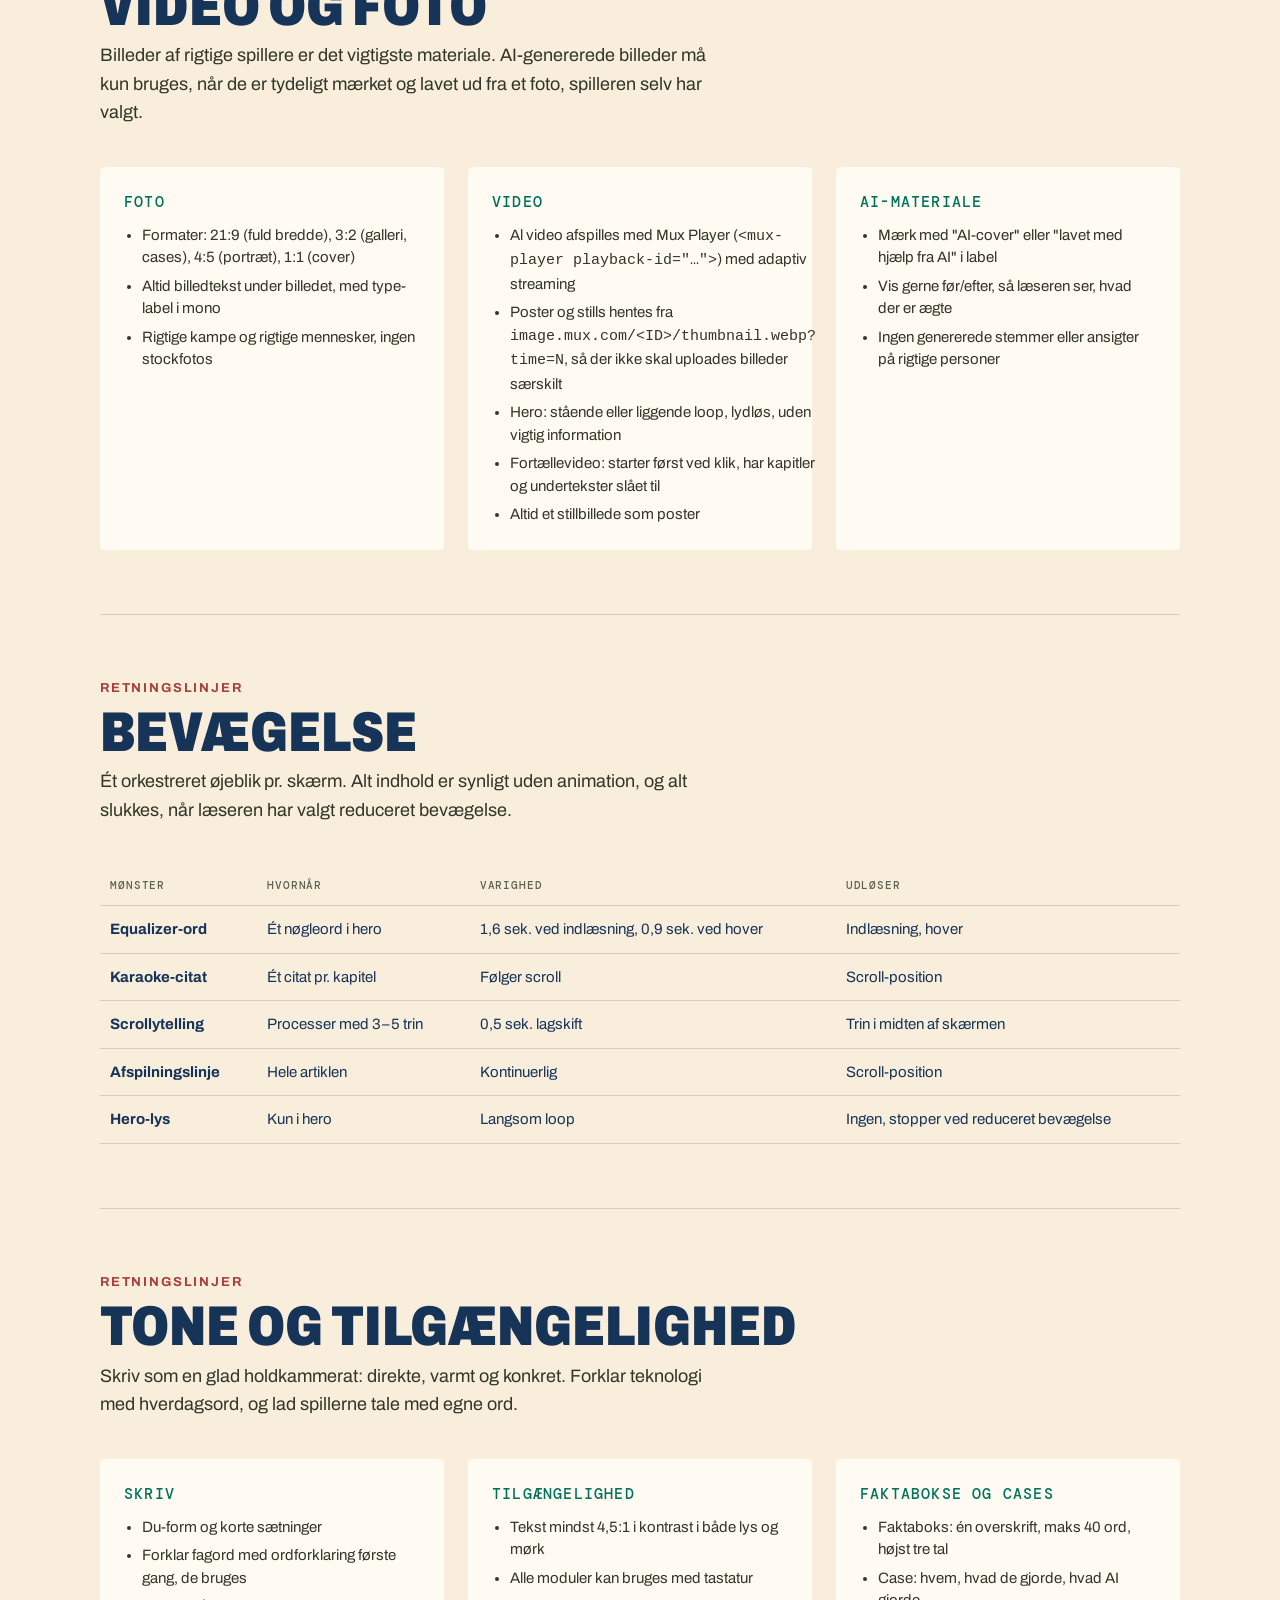
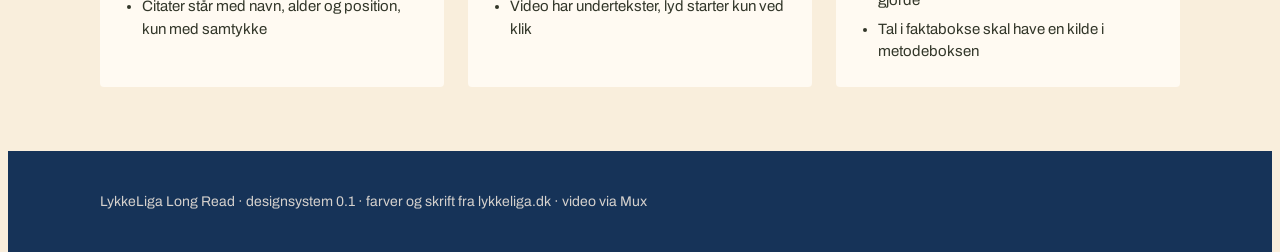
==== commit dc5d419d: "Tilføj indeks i topbjælken og fremhæv AI i overskriften Indekset viser det aktuelle spor og åbner en" ====
--- a/designsystem/index.html
+++ b/designsystem/index.html
@@ -11,9 +11,9 @@
 <link rel="preconnect" href="https://fonts.googleapis.com">
 <link rel="preconnect" href="https://fonts.gstatic.com" crossorigin>
 <link rel="stylesheet" href="https://fonts.googleapis.com/css2?family=Archivo:ital,wdth,wght@0,62..125,100..900;1,62..125,100..900&amp;family=DM+Mono:wght@400;500&amp;display=swap">
-<link rel="stylesheet" href="/assets/lykke.css?v=202611131409">
-<script src="/assets/lykke.js?v=202611131409" defer></script>
-<script src="/assets/designsystem.js?v=202611131409" defer></script>
+<link rel="stylesheet" href="/assets/lykke.css?v=202611131446">
+<script src="/assets/lykke.js?v=202611131446" defer></script>
+<script src="/assets/designsystem.js?v=202611131446" defer></script>
 </head>
 <body class="view-system">
 <header class="bar" id="bar">
--- a/assets/lykke.css
+++ b/assets/lykke.css
@@ -63,11 +63,12 @@
 .stage .eyebrow{color:var(--coral-light)}
 .eyebrow svg{width:14px;height:14px;fill:currentColor}
 .h-hero{font-family:var(--f-display);font-weight:900;font-variation-settings:"wdth" 72;text-transform:uppercase;font-size:clamp(40px,7.6vw,104px);line-height:.9;letter-spacing:-.01em;margin:0;text-wrap:balance}
-.h-hero .star{color:var(--coral);display:inline-block}
-.h-hero .star span{display:inline-block;font-variation-settings:"wdth" 72;animation:eq 1.6s var(--ease) both;animation-delay:calc(var(--i) * 60ms + 300ms)}
-.h-hero .star:hover span{animation:eq2 .9s var(--ease) both;animation-delay:calc(var(--i) * 35ms)}
-@keyframes eq{0%{font-variation-settings:"wdth" 62;transform:scaleY(.6)}45%{font-variation-settings:"wdth" 125;transform:scaleY(1.1)}100%{font-variation-settings:"wdth" 72;transform:none}}
-@keyframes eq2{0%,100%{font-variation-settings:"wdth" 72}40%{font-variation-settings:"wdth" 125}}
+.h-hero .star{color:var(--coral);display:inline-block;white-space:nowrap}
+/* Nøgleordet hopper som equalizer-bjælker. Kun transform, så ordet aldrig bliver bredere og knækker over to linjer */
+.h-hero .star span{display:inline-block;font-variation-settings:"wdth" 72;transform-origin:50% 85%;animation:eq 1.4s var(--ease) both;animation-delay:calc(var(--i) * 55ms + 300ms)}
+.h-hero .star:hover span{animation:eq2 .8s var(--ease) both;animation-delay:calc(var(--i) * 35ms)}
+@keyframes eq{0%{transform:scaleY(.35)}40%{transform:scaleY(1.28)}65%{transform:scaleY(.9)}82%{transform:scaleY(1.06)}100%{transform:none}}
+@keyframes eq2{0%,100%{transform:none}40%{transform:scaleY(1.22)}70%{transform:scaleY(.94)}}
 .h-chapter{font-family:var(--f-display);font-weight:900;font-variation-settings:"wdth" 80;text-transform:uppercase;font-size:clamp(36px,5.4vw,72px);line-height:.95;margin:0;text-wrap:balance}
 .h-sub{font-family:var(--f-display);font-weight:800;font-variation-settings:"wdth" 90;font-size:clamp(22px,2.4vw,28px);line-height:1.15;margin:var(--s5) 0 var(--s2);text-wrap:balance}
 .lede{font-size:clamp(19px,2vw,23px);line-height:1.45;font-weight:400;color:var(--on-stage-2);max-width:620px;text-wrap:pretty}
@@ -668,3 +669,27 @@
 .af-credits{grid-template-columns:repeat(5,minmax(0,1fr))}
 @media (max-width:980px){.af-credits{grid-template-columns:repeat(2,minmax(0,1fr))}}
 @media (max-width:520px){.af-credits{grid-template-columns:1fr}}
+
+/* ---- Indeks i topbjælken ---- */
+.sr-only{position:absolute;width:1px;height:1px;padding:0;margin:-1px;overflow:hidden;clip:rect(0,0,0,0);white-space:nowrap;border:0}
+.bar-index{position:relative;min-width:0;margin-left:var(--s2)}
+.bi-btn{display:flex;align-items:center;gap:10px;max-width:100%;background:none;border:1px solid transparent;color:var(--on-stage);font:inherit;cursor:pointer;padding:7px 12px;border-radius:var(--r-pill);transition:border-color .2s,background .2s}
+.bi-btn:hover,.bar-index.open .bi-btn{border-color:var(--stage-line);background:rgba(249,238,220,.06)}
+.bi-btn:focus-visible{outline:3px solid var(--spot);outline-offset:2px}
+.bi-no{font-family:var(--f-mono);font-size:12px;color:var(--spot);letter-spacing:.06em;white-space:nowrap}
+.bi-title{font-size:13px;font-weight:700;white-space:nowrap;overflow:hidden;text-overflow:ellipsis;max-width:260px}
+.bi-caret{flex:none;width:0;height:0;border-left:4.5px solid transparent;border-right:4.5px solid transparent;border-top:5px solid currentColor;opacity:.7;transition:transform .2s}
+.bar-index.open .bi-caret{transform:rotate(180deg)}
+.bi-panel{position:absolute;top:calc(100% + 10px);left:0;width:360px;max-width:calc(100vw - 32px);background:var(--stage-2);color:var(--on-stage);border:1px solid var(--stage-line);border-radius:10px;box-shadow:0 24px 60px rgba(0,0,0,.4);padding:10px;z-index:60}
+.bi-panel[hidden]{display:none}
+.bi-head{display:block;font-family:var(--f-mono);font-size:11px;letter-spacing:.1em;text-transform:uppercase;color:var(--on-stage-2);padding:6px 10px 10px;border-bottom:1px solid var(--stage-line);margin-bottom:6px}
+.bi-panel ol{list-style:none;margin:0;padding:0}
+.bi-panel a{display:grid;grid-template-columns:2.2em minmax(0,1fr) auto;gap:10px;align-items:baseline;padding:9px 10px;border-radius:6px;color:var(--on-stage);text-decoration:none}
+.bi-panel a:hover{background:rgba(249,238,220,.07)}
+.bi-panel a:focus-visible{outline:2px solid var(--spot);outline-offset:-2px}
+.bi-panel .n{font-family:var(--f-mono);font-size:12px;color:var(--on-stage-2)}
+.bi-panel .t{font-weight:700;font-size:14px;line-height:1.3}
+.bi-panel .d{font-family:var(--f-mono);font-size:11px;color:var(--on-stage-2)}
+.bi-panel a[aria-current] .n,.bi-panel a[aria-current] .t{color:var(--coral-light)}
+@media (max-width:900px){.bi-title{max-width:160px}}
+@media (max-width:640px){.bi-title{display:none}.bar.solo .time{display:none}.bi-btn{padding:7px 10px}.bi-panel{position:fixed;top:calc(var(--bar-h) + env(safe-area-inset-top,0px) + 8px);left:16px;right:16px;width:auto;max-width:none}}
